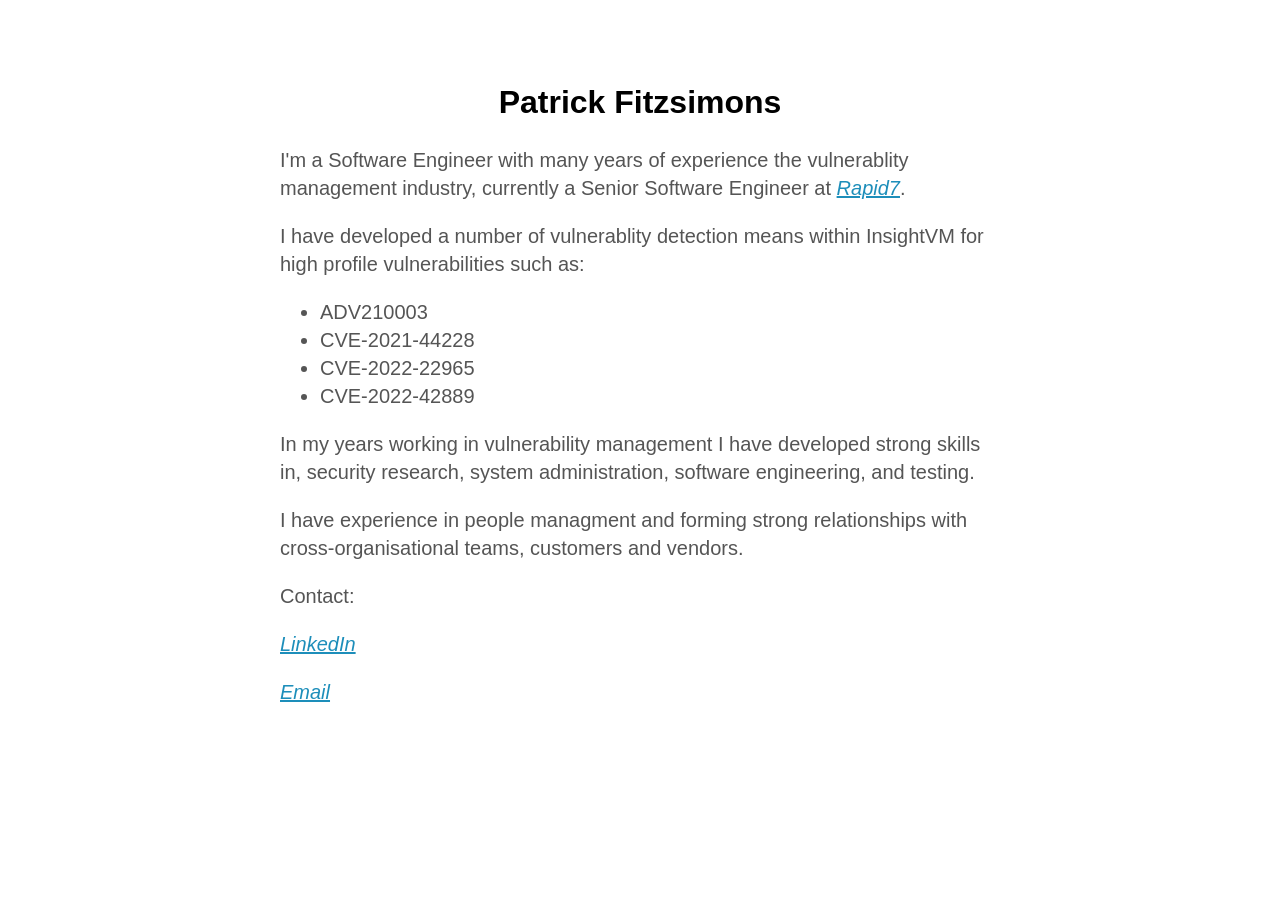
==== index.html @ 8357f9e5 "Add files via upload" ====
<!doctype html>
<html class="no-js" lang="">

<head>
  <meta charset="utf-8">
  <meta http-equiv="x-ua-compatible" content="ie=edge">
  <title>Patrick Fitzsimons</title>
  <meta name="description" content="Javascript Without Grammar">
  <meta name="viewport" content="width=device-width, initial-scale=1">
  <link rel="stylesheet" href="css/main.css">
</head>

<body>
  <div class="container">
    <h1>Patrick Fitzsimons</h1>
      <p>I'm a Software Engineer with many years of experience the vulnerablity management industry, currently a Senior Software Engineer at <a href="https://www.rapid7.com">Rapid7</a>.</p>
      <p>I have developed a number of vulnerablity detection means within InsightVM for high profile vulnerabilities such as:</p>
      <ul>
          <li>ADV210003</li>
          <li>CVE-2021-44228</li>
          <li>CVE-2022-22965</li>
          <li>CVE-2022-42889</li>
      </ul>
      <p>In my years working in vulnerability management I have developed strong skills in, security research, system administration, software engineering,
      and testing.</p>
    <p>I have experience in people managment and forming strong relationships with cross-organisational teams, customers and vendors. </p>
    <p>Contact:</p>
      <p><a href="https://uk.linkedin.com/in/patrick-fitzsimons-221917107">LinkedIn</a></p>
      <p><a href="mailto:contact@fitzsimons.io">Email</a></p>
              
    
  </div>
</body>

</html>
---- css/main.css ----
html {
  color: #000;
  font-size: 16px;
  line-height: 1.4;
  font-family: sans-serif;
}

.container {
  max-width: 720px;
  width: 100%;
  margin: 0 auto;
  margin-top: 80px;
  padding: 0 12px;
}

h1 {
    text-align: center;
}

p {
  color: #555;
  font-size: 20px;
}

a {
  color: #1d8eba;
  font-style: italic;
}

ul {
  color: #555;
  font-size: 20px;
}
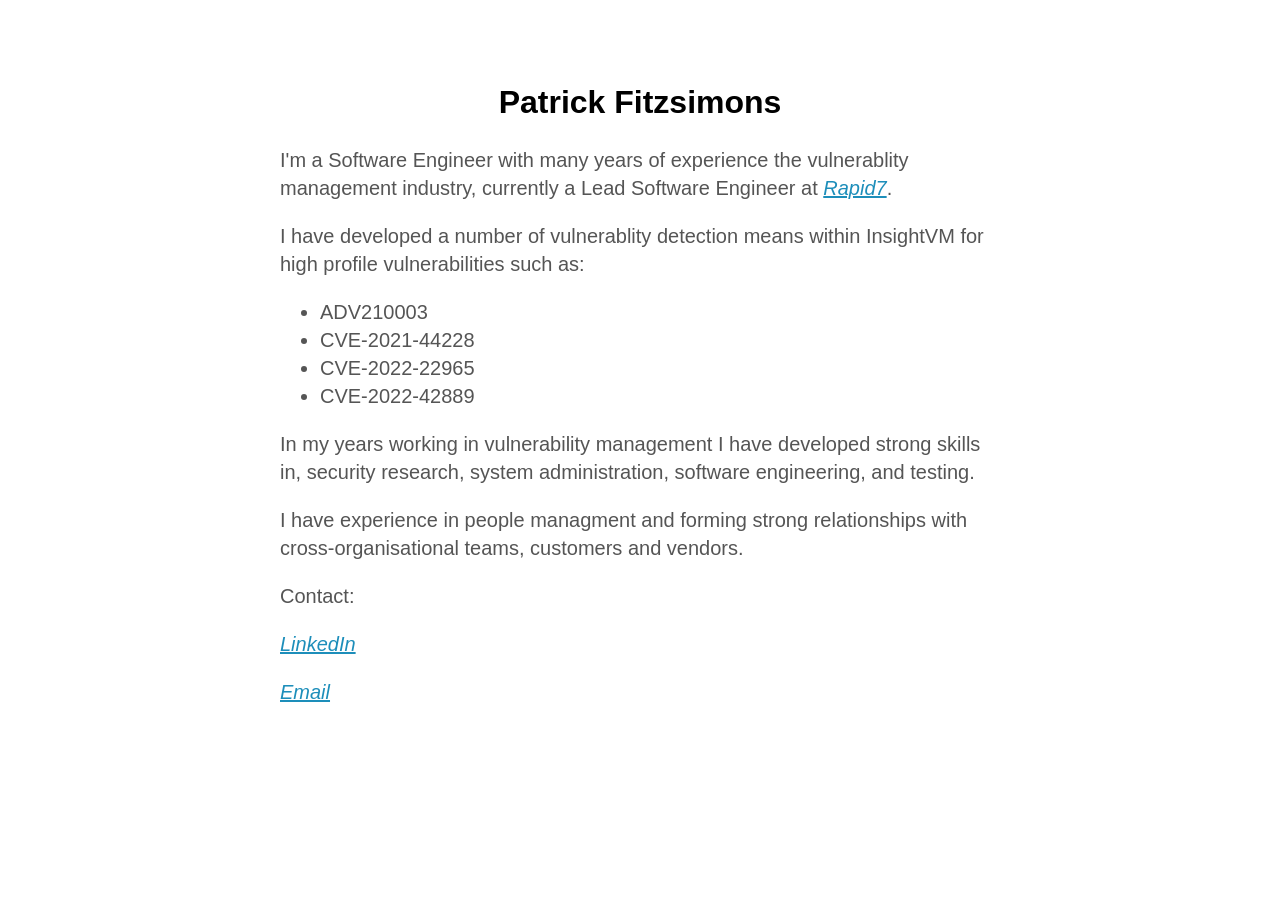
==== commit 17d7d367: "Add promotion" ====
--- a/index.html
+++ b/index.html
@@ -13,7 +13,7 @@
 <body>
   <div class="container">
     <h1>Patrick Fitzsimons</h1>
-      <p>I'm a Software Engineer with many years of experience the vulnerablity management industry, currently a Senior Software Engineer at <a href="https://www.rapid7.com">Rapid7</a>.</p>
+      <p>I'm a Software Engineer with many years of experience the vulnerablity management industry, currently a Lead Software Engineer at <a href="https://www.rapid7.com">Rapid7</a>.</p>
       <p>I have developed a number of vulnerablity detection means within InsightVM for high profile vulnerabilities such as:</p>
       <ul>
           <li>ADV210003</li>
@@ -32,4 +32,4 @@
   </div>
 </body>
 
-</html>+</html>
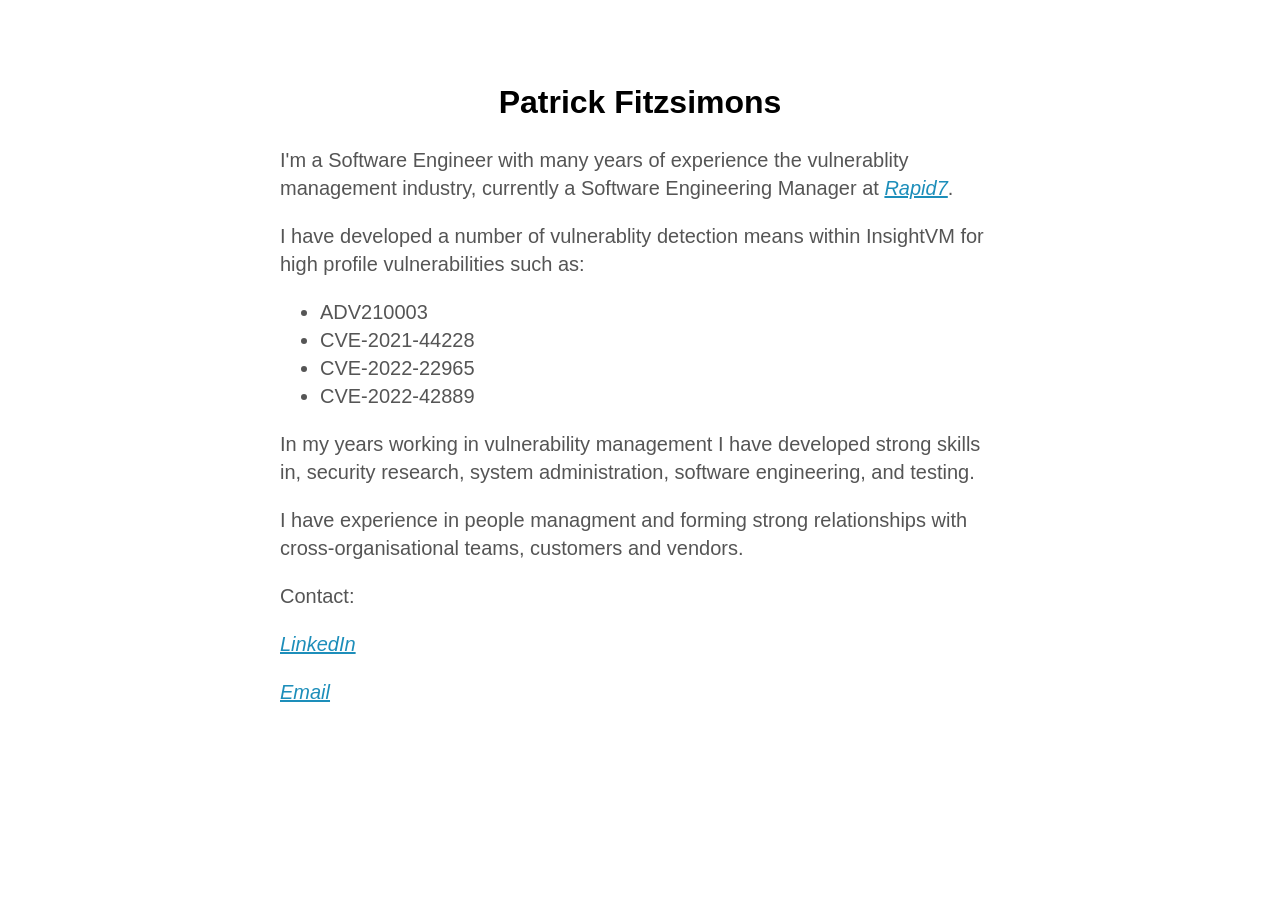
==== commit 52b133a4: "Update index.html" ====
--- a/index.html
+++ b/index.html
@@ -13,7 +13,7 @@
 <body>
   <div class="container">
     <h1>Patrick Fitzsimons</h1>
-      <p>I'm a Software Engineer with many years of experience the vulnerablity management industry, currently a Lead Software Engineer at <a href="https://www.rapid7.com">Rapid7</a>.</p>
+      <p>I'm a Software Engineer with many years of experience the vulnerablity management industry, currently a Software Engineering Manager at <a href="https://www.rapid7.com">Rapid7</a>.</p>
       <p>I have developed a number of vulnerablity detection means within InsightVM for high profile vulnerabilities such as:</p>
       <ul>
           <li>ADV210003</li>
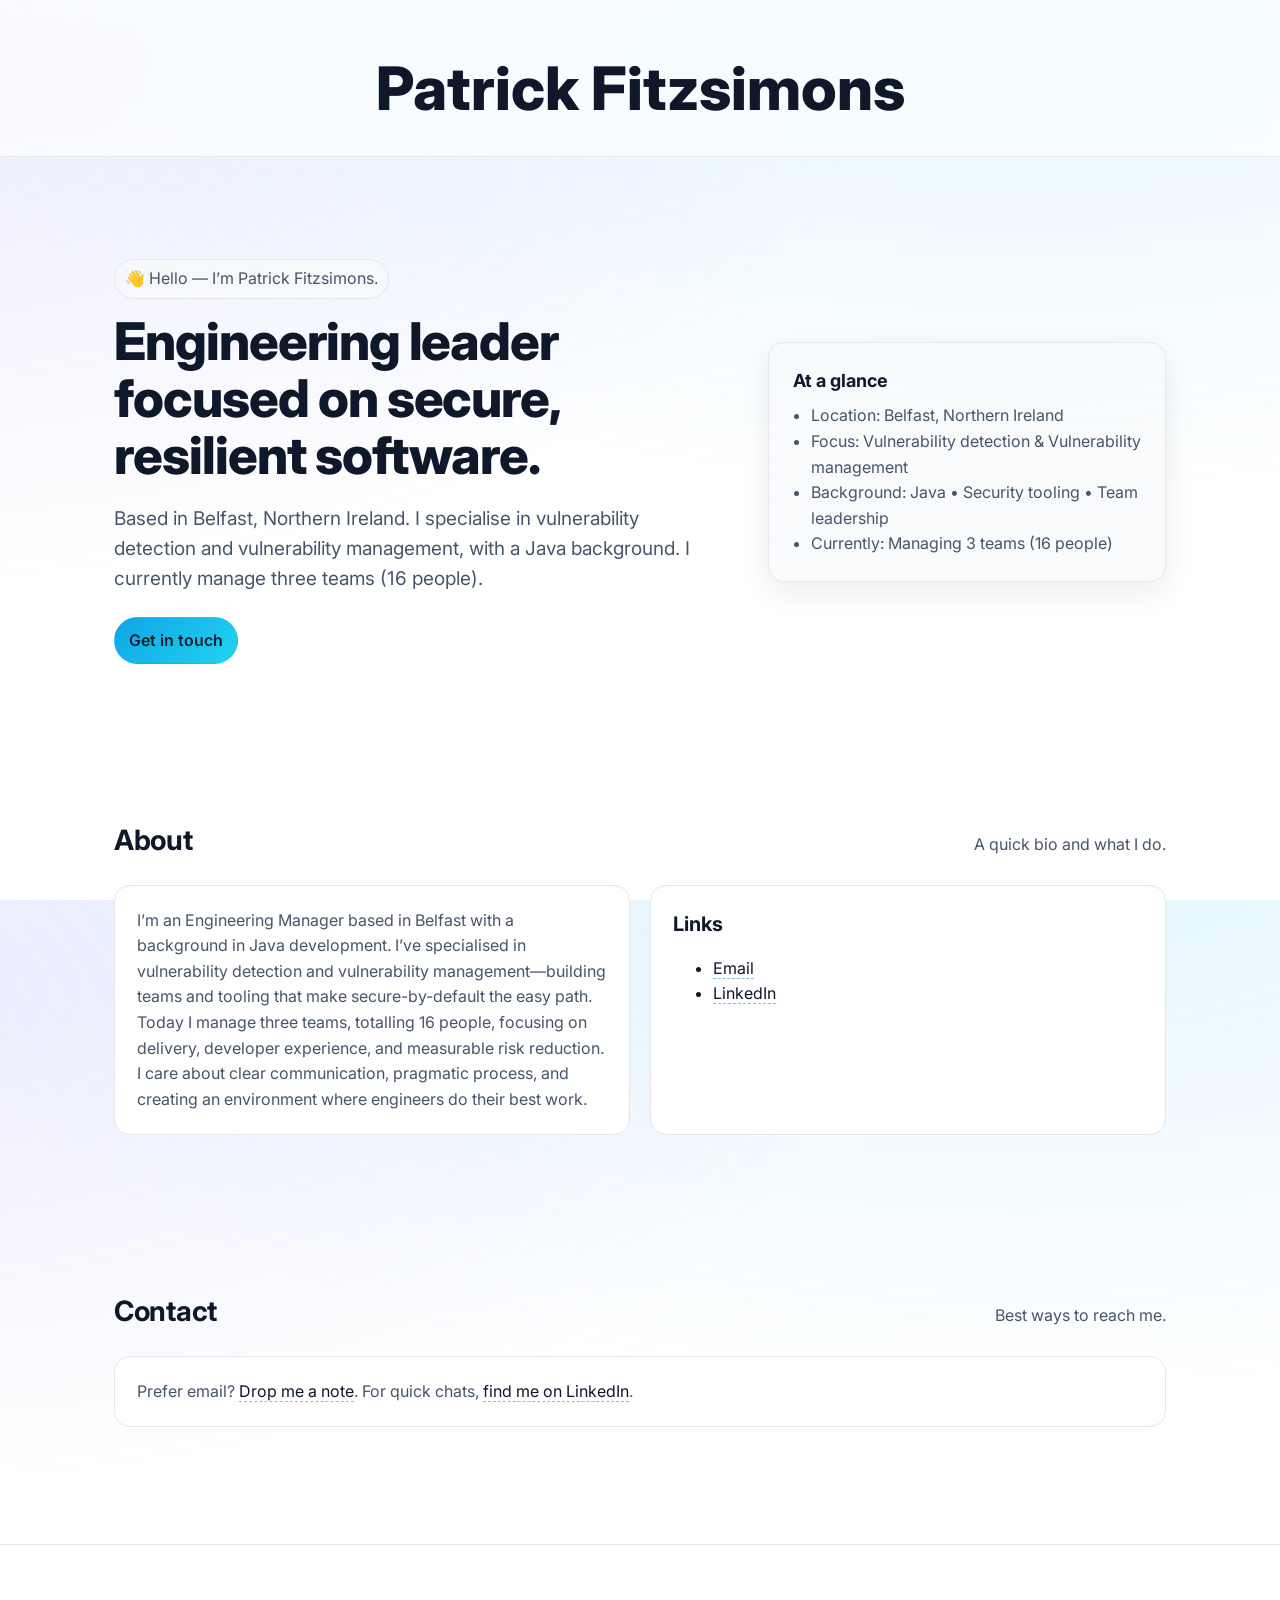
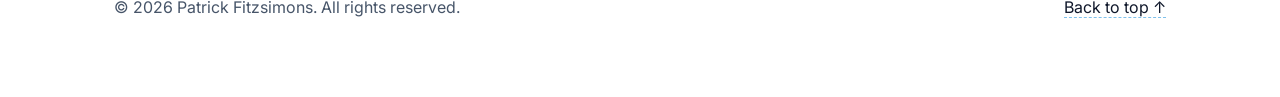
==== commit 32192a36: "Update website" ====
--- a/index.html
+++ b/index.html
@@ -1,35 +1,275 @@
 <!doctype html>
-<html class="no-js" lang="">
-
+<html lang="en" class="no-js">
 <head>
-  <meta charset="utf-8">
-  <meta http-equiv="x-ua-compatible" content="ie=edge">
-  <title>Patrick Fitzsimons</title>
-  <meta name="description" content="Javascript Without Grammar">
-  <meta name="viewport" content="width=device-width, initial-scale=1">
-  <link rel="stylesheet" href="css/main.css">
+  <meta charset="utf-8" />
+  <meta http-equiv="X-UA-Compatible" content="IE=edge" />
+  <meta name="viewport" content="width=device-width, initial-scale=1" />
+
+  <!-- Primary Meta -->
+  <title>Patrick Fitzsimons — Engineering Manager</title>
+  <meta name="description" content="Patrick Fitzsimons — Engineering Manager in Belfast, specialising in vulnerability detection and vulnerability management. Background in Java; currently managing three teams (16 people)." />
+  <meta name="author" content="Patrick Fitzsimons" />
+  <meta name="theme-color" content="#0ea5e9" />
+
+  <!-- Open Graph / Twitter -->
+  <meta property="og:type" content="website" />
+  <meta property="og:title" content="Patrick Fitzsimons — Engineering Manager" />
+  <meta property="og:description" content="Engineering Manager based in Belfast, focused on vulnerability detection and vulnerability management. Background in Java; managing three teams (16 people)." />
+  <meta property="og:url" content="https://www.fitzsimons.io/" />
+  <meta property="og:image" content="/og-image.jpg" />
+  <meta name="twitter:card" content="summary_large_image" />
+
+  <!-- Fonts -->
+  <link rel="preconnect" href="https://fonts.googleapis.com" />
+  <link rel="preconnect" href="https://fonts.gstatic.com" crossorigin />
+  <link href="https://fonts.googleapis.com/css2?family=Inter:wght@300;400;500;600;700;800&display=swap" rel="stylesheet" />
+
+  <!-- Favicon (optional) -->
+  <!-- Place favicons in / and update paths below. -->
+  <link rel="icon" href="/favicon.ico" sizes="any" />
+  <link rel="icon" href="/icon.svg" type="image/svg+xml" />
+  <link rel="apple-touch-icon" href="/apple-touch-icon.png" />
+
+  <style>
+    /* ---- CSS Reset (trimmed) ---- */
+    *, *::before, *::after { box-sizing: border-box; }
+    html, body { height: 100%; }
+    body { margin: 0; font-family: Inter, system-ui, -apple-system, Segoe UI, Roboto, Ubuntu, Cantarell, Noto Sans, Helvetica, Arial, "Apple Color Emoji", "Segoe UI Emoji"; }
+    img, picture, video, canvas, svg { display: block; max-width: 100%; }
+    button, input, textarea, select { font: inherit; }
+    a { color: inherit; }
+
+    /* ---- Theme ---- */
+    :root {
+      --bg: #0b1220;               /* slate-950-ish */
+      --panel: #0f172a;            /* slate-900 */
+      --muted: #94a3b8;            /* slate-400 */
+      --text: #e5e7eb;             /* gray-200 */
+      --card: #111827;             /* gray-900 */
+      --border: #1f2937;           /* gray-800 */
+      --brand: #0ea5e9;            /* sky-500 */
+      --brand-2: #22d3ee;          /* cyan-400 */
+      --shadow: 0 10px 30px rgba(2, 6, 23, 0.6);
+      --radius: 16px;
+      --spacing: clamp(16px, 2vw, 24px);
+      --maxw: 1100px;
+    }
+
+    @media (prefers-color-scheme: light) {
+      :root { --bg: #ffffff; --panel: #f8fafc; --card:#ffffff; --text:#0f172a; --muted:#475569; --border:#e5e7eb; --shadow: 0 10px 30px rgba(15, 23, 42, 0.08);}  
+    }
+
+    html.dark { --bg: #0b1220; --panel:#0f172a; --card:#0f172a; --text:#e5e7eb; --muted:#94a3b8; --border:#1f2937; }
+
+    body { background: radial-gradient(1200px 600px at 80% -10%, rgba(56,189,248,.15), transparent),
+                     radial-gradient(1000px 500px at -10% 10%, rgba(99,102,241,.12), transparent),
+                     var(--bg);
+           color: var(--text);
+           line-height: 1.6; }
+
+    /* ---- Layout ---- */
+    .container { max-width: var(--maxw); margin-inline: auto; padding-inline: var(--spacing); }
+
+    /* Skip link */
+    .skip-link { position: absolute; left: -9999px; top: auto; width: 1px; height: 1px; overflow: hidden; }
+    .skip-link:focus { position: fixed; left: 16px; top: 16px; width: auto; height: auto; padding: 8px 12px; background: var(--panel); color: var(--text); border-radius: 8px; box-shadow: var(--shadow); }
+
+    /* Header */
+    header { position: sticky; top: 0; z-index: 50; backdrop-filter: saturate(180%) blur(10px); background: color-mix(in oklab, var(--bg) 70%, transparent); border-bottom: 1px solid var(--border); }
+    .nav { display: flex; align-items: center; justify-content: space-between; gap: 12px; padding: 14px 0; }
+    .brand { display: flex; align-items: center; gap: 10px; font-weight: 700; letter-spacing: 0.5px; }
+    .brand .logo { width: 28px; height: 28px; border-radius: 8px; background: linear-gradient(135deg, var(--brand), var(--brand-2)); box-shadow: 0 6px 20px rgba(14,165,233,.35); }
+    .brand a { text-decoration: none; }
+
+    .nav-links { display: flex; align-items: center; gap: 18px; }
+    .nav-links a { text-decoration: none; color: var(--muted); font-weight: 500; padding: 8px 10px; border-radius: 10px; transition: color .2s ease, background .2s ease, transform .04s ease; }
+    .nav-links a:hover { color: var(--text); background: color-mix(in oklab, var(--panel) 85%, transparent); }
+    .nav-links a[aria-current="page"], .nav-links a[aria-current="true"] { color: var(--text); }
+
+    .nav-ctas { display: flex; align-items: center; gap: 12px; }
+    .btn { display: inline-flex; align-items: center; gap: 10px; padding: 10px 14px; border-radius: 999px; text-decoration: none; font-weight: 600; border: 1px solid var(--border); background: color-mix(in oklab, var(--panel) 85%, transparent); }
+    .btn:hover { transform: translateY(-1px); box-shadow: var(--shadow); }
+    .btn-primary { background: linear-gradient(135deg, var(--brand), var(--brand-2)); color: #062231; border-color: transparent; }
+
+    .theme-toggle { border: 1px solid var(--border); background: none; border-radius: 999px; padding: 10px 12px; cursor: pointer; color: var(--muted); }
+
+    /* Hero */
+    .hero { padding: clamp(56px, 8vw, 120px) 0 clamp(40px, 6vw, 80px); }
+    .hero-grid { display: grid; grid-template-columns: 1.2fr 0.8fr; gap: clamp(20px, 5vw, 56px); align-items: center; }
+    .eyebrow { display: inline-flex; align-items: center; gap: 8px; padding: 6px 10px; border-radius: 999px; border: 1px solid var(--border); color: var(--muted); background: color-mix(in oklab, var(--panel) 85%, transparent); }
+    .title { margin: 14px 0 10px; font-size: clamp(28px, 5vw, 52px); line-height: 1.1; letter-spacing: -0.02em; font-weight: 800; }
+    .subtitle { color: var(--muted); font-size: clamp(16px, 2.2vw, 19px); max-width: 60ch; }
+    .hero-cta { display: flex; gap: 12px; margin-top: 22px; flex-wrap: wrap; }
+
+    .hero-card { background: linear-gradient(180deg, color-mix(in oklab, var(--panel) 92%, transparent), color-mix(in oklab, var(--panel) 85%, transparent)); border: 1px solid var(--border); border-radius: var(--radius); padding: clamp(16px, 3vw, 24px); box-shadow: var(--shadow); }
+    .hero-list { margin: 0; padding-left: 18px; color: var(--muted); }
+
+    /* Sections */
+    section { padding: clamp(40px, 6vw, 80px) 0; }
+    .section-head { display: flex; align-items: baseline; justify-content: space-between; gap: 16px; margin-bottom: 22px; }
+    .section-head h2 { font-size: clamp(22px, 3vw, 28px); margin: 0; letter-spacing: -0.01em; }
+    .section-head p { color: var(--muted); margin: 0; }
+
+    /* Cards grid */
+    .grid { display: grid; grid-template-columns: repeat(12, 1fr); gap: clamp(14px, 2vw, 20px); }
+    .card { grid-column: span 12; background: var(--card); border: 1px solid var(--border); border-radius: var(--radius); padding: clamp(16px, 3vw, 22px); transition: transform .12s ease, box-shadow .2s ease, border-color .2s ease; }
+    .card:hover { transform: translateY(-2px); box-shadow: var(--shadow); border-color: color-mix(in oklab, var(--brand) 35%, var(--border)); }
+    .card h3 { margin: 0 0 8px; font-size: 20px; }
+    .card p { margin: 0; color: var(--muted); }
+    .card .meta { margin-top: 10px; display: flex; gap: 10px; flex-wrap: wrap; }
+    .tag { font-size: 12px; padding: 6px 10px; background: color-mix(in oklab, var(--panel) 85%, transparent); border: 1px solid var(--border); border-radius: 999px; color: var(--muted); }
+
+    .span-4 { grid-column: span 4; }
+    .span-6 { grid-column: span 6; }
+
+    @media (max-width: 900px) {
+      .hero-grid { grid-template-columns: 1fr; }
+      .span-4, .span-6 { grid-column: span 12; }
+    }
+
+    /* List styles */
+    .linkish { color: var(--text); text-decoration: none; border-bottom: 1px dashed color-mix(in oklab, var(--brand) 60%, var(--border)); }
+    .linkish:hover { border-bottom-style: solid; }
+
+    /* Footer */
+    footer { padding: 34px 0 60px; color: var(--muted); border-top: 1px solid var(--border); margin-top: 40px; }
+    .footer-grid { display: grid; grid-template-columns: 1fr auto; align-items: center; gap: 16px; }
+
+    /* Mobile nav */
+    .menu-btn { display: none; }
+    @media (max-width: 740px) {
+      .nav { gap: 8px; }
+      .nav-links { display: none; }
+      .menu-btn { display: inline-flex; border: 1px solid var(--border); background: none; border-radius: 10px; padding: 10px 12px; color: var(--muted); }
+      .mobile-menu { display: none; position: absolute; inset: auto 0 0 0; top: 56px; background: var(--panel); border-top: 1px solid var(--border); box-shadow: var(--shadow); }
+      .mobile-menu a { display: block; padding: 14px var(--spacing); border-bottom: 1px solid var(--border); color: var(--muted); text-decoration: none; }
+      .mobile-menu a:hover { color: var(--text); }
+      .mobile-menu.open { display: block; }
+    }
+  </style>
 </head>
 
 <body>
-  <div class="container">
-    <h1>Patrick Fitzsimons</h1>
-      <p>I'm a Software Engineer with many years of experience the vulnerablity management industry, currently a Software Engineering Manager at <a href="https://www.rapid7.com">Rapid7</a>.</p>
-      <p>I have developed a number of vulnerablity detection means within InsightVM for high profile vulnerabilities such as:</p>
-      <ul>
-          <li>ADV210003</li>
-          <li>CVE-2021-44228</li>
-          <li>CVE-2022-22965</li>
-          <li>CVE-2022-42889</li>
-      </ul>
-      <p>In my years working in vulnerability management I have developed strong skills in, security research, system administration, software engineering,
-      and testing.</p>
-    <p>I have experience in people managment and forming strong relationships with cross-organisational teams, customers and vendors. </p>
-    <p>Contact:</p>
-      <p><a href="https://uk.linkedin.com/in/patrick-fitzsimons-221917107">LinkedIn</a></p>
-      <p><a href="mailto:contact@fitzsimons.io">Email</a></p>
-              
-    
-  </div>
+  <header style="text-align:center; padding:40px 0 20px;">
+    <h1 style="margin:0; font-size:clamp(32px, 6vw, 60px); font-weight:800;">Patrick Fitzsimons</h1>
+  </header>
+  <a class="skip-link" href="#main">Skip to content</a>
+
+
+  <main id="main">
+    <!-- Hero -->
+    <section class="hero">
+      <div class="container hero-grid">
+        <div>
+          <span class="eyebrow">👋 Hello — I’m Patrick Fitzsimons.</span>
+          <h1 class="title">Engineering leader focused on secure, resilient software.</h1>
+          <p class="subtitle">Based in Belfast, Northern Ireland. I specialise in vulnerability detection and vulnerability management, with a Java background. I currently manage three teams (16 people).</p>
+          <div class="hero-cta">
+            <a class="btn btn-primary" href="#contact">Get in touch</a>
+          </div>
+        </div>
+        <aside class="hero-card" aria-label="At a glance">
+          <h3 style="margin:0 0 8px; font-size:18px">At a glance</h3>
+          <ul class="hero-list">
+            <li>Location: Belfast, Northern Ireland</li>
+            <li>Focus: Vulnerability detection &amp; Vulnerability management</li>
+            <li>Background: Java • Security tooling • Team leadership</li>
+            <li>Currently: Managing 3 teams (16 people)</li>
+          </ul>
+        </aside>
+      </div>
+    </section>
+
+
+
+    <!-- About -->
+    <section id="about">
+      <div class="container">
+        <div class="section-head">
+          <h2>About</h2>
+          <p>A quick bio and what I do.</p>
+        </div>
+
+        <div class="grid">
+          <article class="card span-6">
+            <p>I’m an Engineering Manager based in Belfast with a background in Java development. I’ve specialised in vulnerability detection and vulnerability management—building teams and tooling that make secure-by-default the easy path. Today I manage three teams, totalling 16 people, focusing on delivery, developer experience, and measurable risk reduction. I care about clear communication, pragmatic process, and creating an environment where engineers do their best work.</p>
+          </article>
+          <aside class="card span-6">
+            <h3 style="margin-top:0">Links</h3>
+            <ul>
+              <li><a class="linkish" href="mailto:patrick@fitzsimons.io">Email</a></li>
+              <li><a class="linkish" href="https://www.linkedin.com/in/patrick-fitzsimons-221917107/" target="_blank" rel="noopener">LinkedIn</a></li>
+            </ul>
+          </aside>
+        </div>
+      </div>
+    </section>
+
+    <!-- Contact -->
+    <section id="contact">
+      <div class="container">
+        <div class="section-head">
+          <h2>Contact</h2>
+          <p>Best ways to reach me.</p>
+        </div>
+        <div class="card">
+          <p>Prefer email? <a class="linkish" href="mailto:patrick@fitzsimons.io">Drop me a note</a>. For quick chats, <a class="linkish" href="https://www.linkedin.com/in/patrick-fitzsimons-221917107/" target="_blank" rel="noopener">find me on LinkedIn</a>.</p>
+        </div>
+      </div>
+    </section>
+  </main>
+
+  <footer>
+    <div class="container footer-grid">
+      <p>© <span id="year"></span> Patrick Fitzsimons. All rights reserved.</p>
+      <p><a class="linkish" href="#top">Back to top ↑</a></p>
+    </div>
+  </footer>
+
+  <!-- Structured data (SEO) -->
+  <script type="application/ld+json">
+    {
+      "@context": "https://schema.org",
+      "@type": "Person",
+      "name": "Patrick Fitzsimons",
+      "url": "https://www.fitzsimons.io/",
+      "sameAs": [
+        "https://www.linkedin.com/in/patrick-fitzsimons-221917107/<!-- TODO: your LinkedIn slug -->"
+      ]
+    }
+  </script>
+
+  <script>
+    // Basic enhancements
+    document.documentElement.classList.remove('no-js');
+
+    // Theme toggle with localStorage
+    const root = document.documentElement;
+    const themeToggle = document.getElementById('themeToggle');
+    const stored = localStorage.getItem('theme');
+    if (stored === 'dark') root.classList.add('dark');
+    if (stored === 'light') root.classList.remove('dark');
+
+    themeToggle?.addEventListener('click', () => {
+      const isDark = root.classList.toggle('dark');
+      localStorage.setItem('theme', isDark ? 'dark' : 'light');
+    });
+
+    // Mobile menu
+    const menuBtn = document.getElementById('menuBtn');
+    const mobileMenu = document.getElementById('mobileMenu');
+    function closeMenu(){ mobileMenu?.classList.remove('open'); menuBtn?.setAttribute('aria-expanded','false'); }
+    window.closeMenu = closeMenu;
+    menuBtn?.addEventListener('click', () => {
+      const open = mobileMenu.classList.toggle('open');
+      menuBtn.setAttribute('aria-expanded', String(open));
+    });
+
+    // Year
+    document.getElementById('year').textContent = new Date().getFullYear();
+  </script>
+
+  <!-- Optional: lightweight analytics (e.g., Umami, Plausible) -->
+  <!-- <script defer data-domain="fitzsimons.io" src="https://plausible.io/js/plausible.js"></script> -->
 </body>
-
-</html>
+</html>
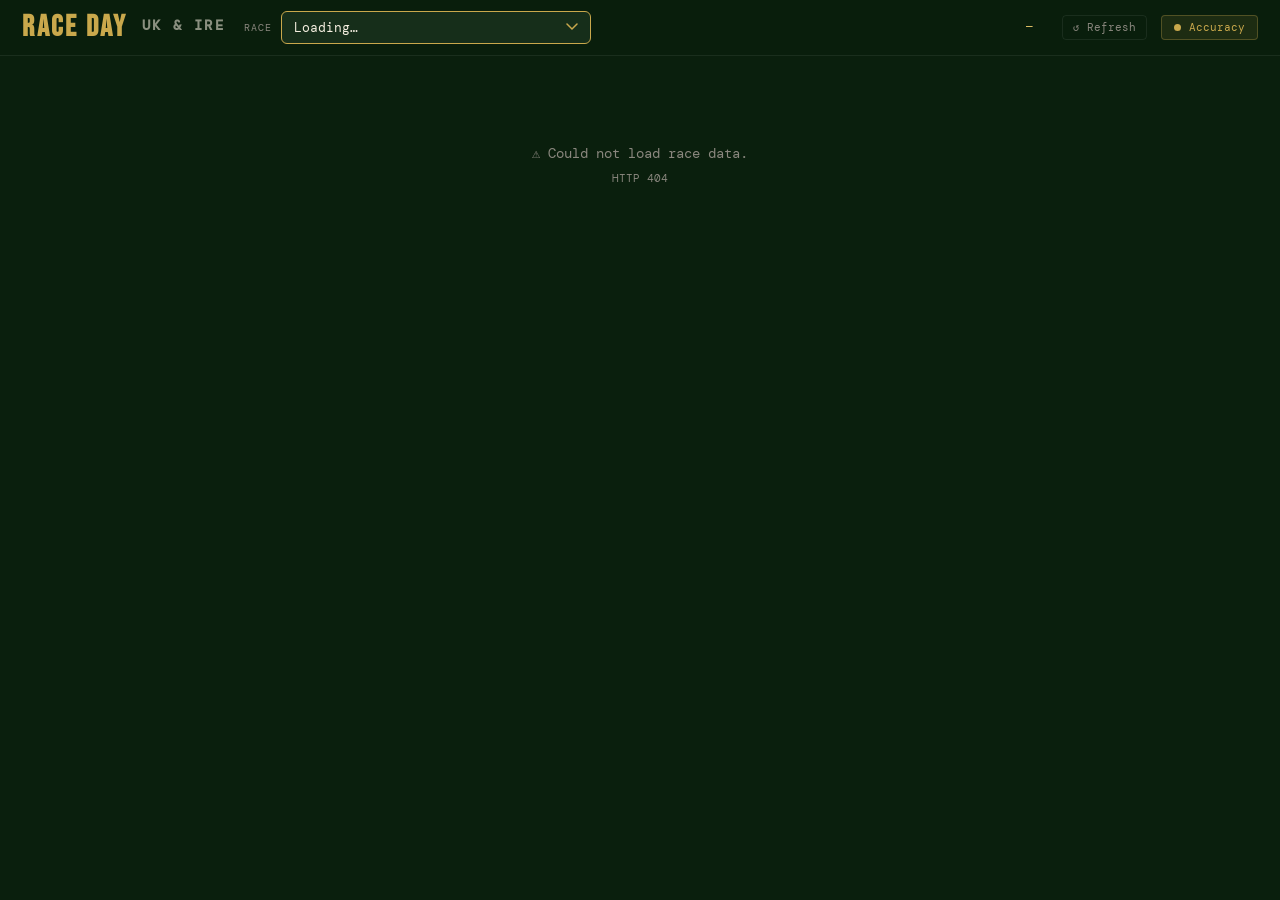
==== commit e4e5a0d3: "account for non runners" ====
--- a/index.html
+++ b/index.html
@@ -1,275 +1,664 @@
-<!doctype html>
-<html lang="en" class="no-js">
+<!DOCTYPE html>
+<html lang="en">
 <head>
-  <meta charset="utf-8" />
-  <meta http-equiv="X-UA-Compatible" content="IE=edge" />
-  <meta name="viewport" content="width=device-width, initial-scale=1" />
-
-  <!-- Primary Meta -->
-  <title>Patrick Fitzsimons — Engineering Manager</title>
-  <meta name="description" content="Patrick Fitzsimons — Engineering Manager in Belfast, specialising in vulnerability detection and vulnerability management. Background in Java; currently managing three teams (16 people)." />
-  <meta name="author" content="Patrick Fitzsimons" />
-  <meta name="theme-color" content="#0ea5e9" />
-
-  <!-- Open Graph / Twitter -->
-  <meta property="og:type" content="website" />
-  <meta property="og:title" content="Patrick Fitzsimons — Engineering Manager" />
-  <meta property="og:description" content="Engineering Manager based in Belfast, focused on vulnerability detection and vulnerability management. Background in Java; managing three teams (16 people)." />
-  <meta property="og:url" content="https://www.fitzsimons.io/" />
-  <meta property="og:image" content="/og-image.jpg" />
-  <meta name="twitter:card" content="summary_large_image" />
-
-  <!-- Fonts -->
+  <meta charset="UTF-8" />
+  <meta name="viewport" content="width=device-width, initial-scale=1.0" />
+  <title>Race Day — UK & Ireland Horse Racing</title>
   <link rel="preconnect" href="https://fonts.googleapis.com" />
   <link rel="preconnect" href="https://fonts.gstatic.com" crossorigin />
-  <link href="https://fonts.googleapis.com/css2?family=Inter:wght@300;400;500;600;700;800&display=swap" rel="stylesheet" />
-
-  <!-- Favicon (optional) -->
-  <!-- Place favicons in / and update paths below. -->
-  <link rel="icon" href="/favicon.ico" sizes="any" />
-  <link rel="icon" href="/icon.svg" type="image/svg+xml" />
-  <link rel="apple-touch-icon" href="/apple-touch-icon.png" />
-
+  <link href="https://fonts.googleapis.com/css2?family=Bebas+Neue&family=DM+Mono:wght@400;500&family=DM+Sans:ital,opsz,wght@0,9..40,300;0,9..40,500;0,9..40,700&display=swap" rel="stylesheet" />
   <style>
-    /* ---- CSS Reset (trimmed) ---- */
-    *, *::before, *::after { box-sizing: border-box; }
-    html, body { height: 100%; }
-    body { margin: 0; font-family: Inter, system-ui, -apple-system, Segoe UI, Roboto, Ubuntu, Cantarell, Noto Sans, Helvetica, Arial, "Apple Color Emoji", "Segoe UI Emoji"; }
-    img, picture, video, canvas, svg { display: block; max-width: 100%; }
-    button, input, textarea, select { font: inherit; }
-    a { color: inherit; }
-
-    /* ---- Theme ---- */
     :root {
-      --bg: #0b1220;               /* slate-950-ish */
-      --panel: #0f172a;            /* slate-900 */
-      --muted: #94a3b8;            /* slate-400 */
-      --text: #e5e7eb;             /* gray-200 */
-      --card: #111827;             /* gray-900 */
-      --border: #1f2937;           /* gray-800 */
-      --brand: #0ea5e9;            /* sky-500 */
-      --brand-2: #22d3ee;          /* cyan-400 */
-      --shadow: 0 10px 30px rgba(2, 6, 23, 0.6);
-      --radius: 16px;
-      --spacing: clamp(16px, 2vw, 24px);
-      --maxw: 1100px;
-    }
-
-    @media (prefers-color-scheme: light) {
-      :root { --bg: #ffffff; --panel: #f8fafc; --card:#ffffff; --text:#0f172a; --muted:#475569; --border:#e5e7eb; --shadow: 0 10px 30px rgba(15, 23, 42, 0.08);}  
-    }
-
-    html.dark { --bg: #0b1220; --panel:#0f172a; --card:#0f172a; --text:#e5e7eb; --muted:#94a3b8; --border:#1f2937; }
-
-    body { background: radial-gradient(1200px 600px at 80% -10%, rgba(56,189,248,.15), transparent),
-                     radial-gradient(1000px 500px at -10% 10%, rgba(99,102,241,.12), transparent),
-                     var(--bg);
-           color: var(--text);
-           line-height: 1.6; }
-
-    /* ---- Layout ---- */
-    .container { max-width: var(--maxw); margin-inline: auto; padding-inline: var(--spacing); }
-
-    /* Skip link */
-    .skip-link { position: absolute; left: -9999px; top: auto; width: 1px; height: 1px; overflow: hidden; }
-    .skip-link:focus { position: fixed; left: 16px; top: 16px; width: auto; height: auto; padding: 8px 12px; background: var(--panel); color: var(--text); border-radius: 8px; box-shadow: var(--shadow); }
-
-    /* Header */
-    header { position: sticky; top: 0; z-index: 50; backdrop-filter: saturate(180%) blur(10px); background: color-mix(in oklab, var(--bg) 70%, transparent); border-bottom: 1px solid var(--border); }
-    .nav { display: flex; align-items: center; justify-content: space-between; gap: 12px; padding: 14px 0; }
-    .brand { display: flex; align-items: center; gap: 10px; font-weight: 700; letter-spacing: 0.5px; }
-    .brand .logo { width: 28px; height: 28px; border-radius: 8px; background: linear-gradient(135deg, var(--brand), var(--brand-2)); box-shadow: 0 6px 20px rgba(14,165,233,.35); }
-    .brand a { text-decoration: none; }
-
-    .nav-links { display: flex; align-items: center; gap: 18px; }
-    .nav-links a { text-decoration: none; color: var(--muted); font-weight: 500; padding: 8px 10px; border-radius: 10px; transition: color .2s ease, background .2s ease, transform .04s ease; }
-    .nav-links a:hover { color: var(--text); background: color-mix(in oklab, var(--panel) 85%, transparent); }
-    .nav-links a[aria-current="page"], .nav-links a[aria-current="true"] { color: var(--text); }
-
-    .nav-ctas { display: flex; align-items: center; gap: 12px; }
-    .btn { display: inline-flex; align-items: center; gap: 10px; padding: 10px 14px; border-radius: 999px; text-decoration: none; font-weight: 600; border: 1px solid var(--border); background: color-mix(in oklab, var(--panel) 85%, transparent); }
-    .btn:hover { transform: translateY(-1px); box-shadow: var(--shadow); }
-    .btn-primary { background: linear-gradient(135deg, var(--brand), var(--brand-2)); color: #062231; border-color: transparent; }
-
-    .theme-toggle { border: 1px solid var(--border); background: none; border-radius: 999px; padding: 10px 12px; cursor: pointer; color: var(--muted); }
-
-    /* Hero */
-    .hero { padding: clamp(56px, 8vw, 120px) 0 clamp(40px, 6vw, 80px); }
-    .hero-grid { display: grid; grid-template-columns: 1.2fr 0.8fr; gap: clamp(20px, 5vw, 56px); align-items: center; }
-    .eyebrow { display: inline-flex; align-items: center; gap: 8px; padding: 6px 10px; border-radius: 999px; border: 1px solid var(--border); color: var(--muted); background: color-mix(in oklab, var(--panel) 85%, transparent); }
-    .title { margin: 14px 0 10px; font-size: clamp(28px, 5vw, 52px); line-height: 1.1; letter-spacing: -0.02em; font-weight: 800; }
-    .subtitle { color: var(--muted); font-size: clamp(16px, 2.2vw, 19px); max-width: 60ch; }
-    .hero-cta { display: flex; gap: 12px; margin-top: 22px; flex-wrap: wrap; }
-
-    .hero-card { background: linear-gradient(180deg, color-mix(in oklab, var(--panel) 92%, transparent), color-mix(in oklab, var(--panel) 85%, transparent)); border: 1px solid var(--border); border-radius: var(--radius); padding: clamp(16px, 3vw, 24px); box-shadow: var(--shadow); }
-    .hero-list { margin: 0; padding-left: 18px; color: var(--muted); }
-
-    /* Sections */
-    section { padding: clamp(40px, 6vw, 80px) 0; }
-    .section-head { display: flex; align-items: baseline; justify-content: space-between; gap: 16px; margin-bottom: 22px; }
-    .section-head h2 { font-size: clamp(22px, 3vw, 28px); margin: 0; letter-spacing: -0.01em; }
-    .section-head p { color: var(--muted); margin: 0; }
-
-    /* Cards grid */
-    .grid { display: grid; grid-template-columns: repeat(12, 1fr); gap: clamp(14px, 2vw, 20px); }
-    .card { grid-column: span 12; background: var(--card); border: 1px solid var(--border); border-radius: var(--radius); padding: clamp(16px, 3vw, 22px); transition: transform .12s ease, box-shadow .2s ease, border-color .2s ease; }
-    .card:hover { transform: translateY(-2px); box-shadow: var(--shadow); border-color: color-mix(in oklab, var(--brand) 35%, var(--border)); }
-    .card h3 { margin: 0 0 8px; font-size: 20px; }
-    .card p { margin: 0; color: var(--muted); }
-    .card .meta { margin-top: 10px; display: flex; gap: 10px; flex-wrap: wrap; }
-    .tag { font-size: 12px; padding: 6px 10px; background: color-mix(in oklab, var(--panel) 85%, transparent); border: 1px solid var(--border); border-radius: 999px; color: var(--muted); }
-
-    .span-4 { grid-column: span 4; }
-    .span-6 { grid-column: span 6; }
-
-    @media (max-width: 900px) {
-      .hero-grid { grid-template-columns: 1fr; }
-      .span-4, .span-6 { grid-column: span 12; }
-    }
-
-    /* List styles */
-    .linkish { color: var(--text); text-decoration: none; border-bottom: 1px dashed color-mix(in oklab, var(--brand) 60%, var(--border)); }
-    .linkish:hover { border-bottom-style: solid; }
-
-    /* Footer */
-    footer { padding: 34px 0 60px; color: var(--muted); border-top: 1px solid var(--border); margin-top: 40px; }
-    .footer-grid { display: grid; grid-template-columns: 1fr auto; align-items: center; gap: 16px; }
-
-    /* Mobile nav */
-    .menu-btn { display: none; }
-    @media (max-width: 740px) {
-      .nav { gap: 8px; }
-      .nav-links { display: none; }
-      .menu-btn { display: inline-flex; border: 1px solid var(--border); background: none; border-radius: 10px; padding: 10px 12px; color: var(--muted); }
-      .mobile-menu { display: none; position: absolute; inset: auto 0 0 0; top: 56px; background: var(--panel); border-top: 1px solid var(--border); box-shadow: var(--shadow); }
-      .mobile-menu a { display: block; padding: 14px var(--spacing); border-bottom: 1px solid var(--border); color: var(--muted); text-decoration: none; }
-      .mobile-menu a:hover { color: var(--text); }
-      .mobile-menu.open { display: block; }
+      --turf:      #0a1f0d;
+      --card:      #162e1a;
+      --line:      rgba(255,255,255,.07);
+      --gold:      #c9a84c;
+      --gold-lt:   #e8c76a;
+      --cream:     #f5efe0;
+      --dim:       #8a877e;
+      --green:     #4cc97a;
+      --amber:     #f0a500;
+      --red:       #e05a5a;
+      --mono: 'DM Mono', monospace;
+      --sans: 'DM Sans', sans-serif;
+      --display: 'Bebas Neue', sans-serif;
+      --drawer-w: 420px;
+    }
+    *, *::before, *::after { box-sizing: border-box; margin: 0; padding: 0; }
+    body { font-family: var(--sans); background: var(--turf); color: var(--cream); min-height: 100vh; overflow-x: hidden; }
+
+    /* ── HEADER ── */
+    #header {
+      position: sticky; top: 0; z-index: 200;
+      background: rgba(10,31,13,.96); backdrop-filter: blur(14px);
+      border-bottom: 1px solid var(--line);
+      padding: .7rem 1.4rem;
+      display: flex; align-items: center; gap: 1.2rem; flex-wrap: wrap;
+    }
+    #header h1 { font-family: var(--display); font-size: 1.9rem; letter-spacing: .08em; color: var(--gold); line-height: 1; }
+    #header h1 span { font-family: var(--mono); font-size: .85rem; color: var(--cream); opacity: .55; margin-left: .4rem; vertical-align: middle; }
+
+    #race-selector-wrap { display: flex; align-items: center; gap: .5rem; }
+    #race-selector-wrap label { font-family: var(--mono); font-size: .65rem; color: var(--dim); letter-spacing: .1em; text-transform: uppercase; white-space: nowrap; }
+    #race-select {
+      background: var(--card); border: 1px solid var(--gold); color: var(--cream);
+      font-family: var(--mono); font-size: .8rem; padding: .42rem .8rem;
+      border-radius: 6px; cursor: pointer; min-width: 310px; max-width: 500px;
+      appearance: none;
+      background-image: url("data:image/svg+xml,%3Csvg xmlns='http://www.w3.org/2000/svg' width='12' height='8' viewBox='0 0 12 8'%3E%3Cpath d='M1 1l5 5 5-5' stroke='%23c9a84c' stroke-width='1.5' fill='none' stroke-linecap='round'/%3E%3C/svg%3E");
+      background-repeat: no-repeat; background-position: right .7rem center; padding-right: 2.1rem;
+    }
+    #race-select:focus { outline: none; border-color: var(--gold-lt); box-shadow: 0 0 0 3px rgba(201,168,76,.15); }
+    #race-select option, #race-select optgroup { background: #122818; }
+
+    #header-meta { margin-left: auto; display: flex; align-items: center; gap: .9rem; font-family: var(--mono); font-size: .7rem; color: var(--dim); }
+    #date-disp { color: var(--gold-lt); }
+    #refresh-btn { background: none; border: 1px solid var(--line); color: var(--dim); padding: .28rem .65rem; border-radius: 4px; cursor: pointer; font-family: var(--mono); font-size: .68rem; transition: all .2s; }
+    #refresh-btn:hover { border-color: var(--gold); color: var(--gold); }
+
+    /* Accuracy drawer trigger button */
+    #acc-trigger {
+      display: flex; align-items: center; gap: .45rem;
+      background: rgba(201,168,76,.1); border: 1px solid rgba(201,168,76,.3);
+      color: var(--gold); padding: .28rem .75rem; border-radius: 4px;
+      cursor: pointer; font-family: var(--mono); font-size: .68rem;
+      transition: all .2s; white-space: nowrap;
+    }
+    #acc-trigger:hover { background: rgba(201,168,76,.18); border-color: var(--gold); }
+    #acc-trigger .acc-dot { width: 7px; height: 7px; border-radius: 50%; background: var(--gold); flex-shrink: 0; }
+    #acc-trigger.has-data .acc-dot { animation: pulse 2s ease infinite; }
+    @keyframes pulse { 0%,100%{opacity:1} 50%{opacity:.4} }
+
+    /* ── MAIN ── */
+    #main { max-width: 1380px; margin: 0 auto; padding: 1.4rem 1.4rem 4rem; transition: padding-right .35s ease; }
+    body.drawer-open #main { padding-right: calc(var(--drawer-w) + 1.4rem); }
+
+    /* ── RACE OVERVIEW ── */
+    #race-overview {
+      background: var(--card); border: 1px solid var(--line); border-radius: 12px;
+      padding: 1.2rem 1.4rem; margin-bottom: 1.2rem;
+      display: grid; grid-template-columns: 1fr auto; gap: .4rem 2rem; align-items: start;
+    }
+    #race-badge { display: inline-block; background: var(--gold); color: var(--turf); font-family: var(--mono); font-size: .66rem; font-weight: 600; letter-spacing: .12em; text-transform: uppercase; padding: .17rem .55rem; border-radius: 3px; margin-bottom: .35rem; }
+    #race-title { font-family: var(--display); font-size: 1.9rem; letter-spacing: .05em; line-height: 1.1; }
+    #race-pills { display: flex; flex-wrap: wrap; gap: .4rem; margin-top: .45rem; }
+    .pill { border: 1px solid var(--line); border-radius: 20px; padding: .16rem .65rem; font-family: var(--mono); font-size: .68rem; color: var(--dim); }
+    .pill strong { color: var(--cream); font-weight: 500; }
+    #race-time { font-family: var(--display); font-size: 3rem; letter-spacing: .04em; color: var(--gold); text-align: right; line-height: 1; text-shadow: 0 0 40px rgba(201,168,76,.3); }
+    #race-time-lbl { font-family: var(--mono); font-size: .64rem; color: var(--dim); text-align: right; margin-top: .18rem; letter-spacing: .1em; text-transform: uppercase; }
+
+    /* EW NOTICE */
+    #ew-notice { font-family: var(--mono); font-size: .72rem; color: var(--gold); background: rgba(201,168,76,.08); border: 1px solid rgba(201,168,76,.2); border-radius: 6px; padding: .4rem .9rem; margin-bottom: 1rem; display: inline-block; }
+
+    /* ── RUNNERS ── */
+    #runners { display: flex; flex-direction: column; gap: .5rem; }
+    .rcard {
+      background: var(--card); border: 1px solid var(--line); border-radius: 10px;
+      padding: .85rem 1.15rem; display: grid;
+      grid-template-columns: 60px 1fr auto; gap: .7rem 1rem; align-items: start;
+      position: relative; overflow: hidden; transition: border-color .2s;
+    }
+    .rcard::before { content: ''; position: absolute; left: 0; top: 0; bottom: 0; width: 4px; border-radius: 10px 0 0 10px; }
+    .rcard:hover { border-color: rgba(201,168,76,.25); }
+    .rcard.win  { border-color: rgba(76,201,122,.22); } .rcard.win::before  { background: var(--green); }
+    .rcard.ew   { border-color: rgba(240,165,0,.22);  } .rcard.ew::before   { background: var(--amber); }
+    .rcard.skip::before { background: rgba(255,255,255,.1); }
+    .silk-col { text-align: center; padding-top: .1rem; }
+    .silk-img { width: 48px; height: 48px; object-fit: contain; border-radius: 6px; background: rgba(255,255,255,.04); display: block; margin: 0 auto; }
+    .silk-svg { width: 48px; height: 48px; border-radius: 6px; display: block; margin: 0 auto; }
+    .rnum { font-family: var(--mono); font-size: .62rem; color: var(--dim); text-align: center; margin-top: .18rem; }
+    .hname { font-family: var(--display); font-size: 1.25rem; letter-spacing: .05em; line-height: 1; display: flex; align-items: center; gap: .45rem; flex-wrap: wrap; }
+    .badge-fav  { font-family: var(--mono); font-size: .56rem; background: rgba(201,168,76,.12); border: 1px solid rgba(201,168,76,.3); color: var(--gold); padding: .08rem .35rem; border-radius: 3px; letter-spacing: .08em; }
+    .badge-ctry { font-family: var(--mono); font-size: .56rem; background: rgba(255,255,255,.06); border: 1px solid var(--line); color: var(--dim); padding: .08rem .35rem; border-radius: 3px; }
+    .people { display: flex; flex-wrap: wrap; gap: .18rem .65rem; margin-top: .28rem; font-family: var(--mono); font-size: .68rem; color: var(--dim); }
+    .people strong { color: #c8bfa8; font-weight: 500; }
+    .tags { display: flex; gap: .28rem; margin-top: .3rem; flex-wrap: wrap; }
+    .tag { font-family: var(--mono); font-size: .61rem; padding: .08rem .35rem; border-radius: 3px; border: 1px solid var(--line); color: var(--dim); }
+    .reasoning { margin-top: .38rem; font-family: var(--sans); font-size: .75rem; color: var(--dim); font-style: italic; line-height: 1.4; }
+    .score-bar-wrap { margin-top: .42rem; }
+    .score-bar-row { display: flex; align-items: center; gap: .4rem; margin-bottom: .18rem; }
+    .score-bar-label { font-family: var(--mono); font-size: .58rem; color: var(--dim); width: 68px; flex-shrink: 0; text-transform: uppercase; letter-spacing: .05em; }
+    .score-bar-track { flex: 1; height: 4px; background: rgba(255,255,255,.07); border-radius: 2px; overflow: hidden; max-width: 160px; }
+    .score-bar-fill { height: 100%; border-radius: 2px; transition: width .5s ease; }
+    .score-bar-val { font-family: var(--mono); font-size: .58rem; color: var(--dim); width: 24px; text-align: right; flex-shrink: 0; }
+    .rright { display: flex; flex-direction: column; align-items: flex-end; gap: .32rem; min-width: 115px; }
+    .odds-big { font-family: var(--display); font-size: 1.7rem; letter-spacing: .04em; color: var(--gold); line-height: 1; }
+    .odds-dec { font-family: var(--mono); font-size: .61rem; color: var(--dim); }
+    .rec-badge { display: inline-flex; align-items: center; gap: .26rem; padding: .26rem .62rem; border-radius: 20px; font-family: var(--mono); font-size: .64rem; font-weight: 500; letter-spacing: .05em; text-transform: uppercase; white-space: nowrap; }
+    .rec-badge.win  { background: rgba(76,201,122,.1);  color: var(--green); border: 1px solid rgba(76,201,122,.28); }
+    .rec-badge.ew   { background: rgba(240,165,0,.1);   color: var(--amber); border: 1px solid rgba(240,165,0,.28); }
+    .rec-badge.skip { background: rgba(255,255,255,.04); color: var(--dim);  border: 1px solid var(--line); }
+    .rdot { width: 6px; height: 6px; border-radius: 50%; flex-shrink: 0; }
+    .win .rdot  { background: var(--green); }
+    .ew  .rdot  { background: var(--amber); }
+    .skip .rdot { background: var(--dim); }
+    .conf-bar { width: 88px; height: 3px; background: var(--line); border-radius: 2px; overflow: hidden; }
+    .conf-fill { height: 100%; border-radius: 2px; }
+    .win  .conf-fill { background: var(--green); }
+    .ew   .conf-fill { background: var(--amber); }
+    .skip .conf-fill { background: var(--dim); opacity: .45; }
+    .total-score { font-family: var(--mono); font-size: .62rem; color: var(--dim); }
+    .total-score span { color: var(--cream); font-weight: 500; }
+
+    /* ── LEGEND / MODEL ── */
+    #legend { margin-top: 1.6rem; background: var(--card); border: 1px solid var(--line); border-radius: 10px; padding: .85rem 1.15rem; display: flex; flex-wrap: wrap; gap: .7rem 1.8rem; align-items: center; }
+    #legend h3 { font-family: var(--mono); font-size: .64rem; color: var(--dim); letter-spacing: .12em; text-transform: uppercase; flex: 0 0 100%; }
+    .leg-item { display: flex; align-items: center; gap: .45rem; font-size: .77rem; color: var(--dim); }
+    #leg-disc { margin-left: auto; font-family: var(--mono); font-size: .6rem; color: var(--dim); opacity: .55; }
+    #model-info { margin-top: .8rem; background: rgba(201,168,76,.05); border: 1px solid rgba(201,168,76,.12); border-radius: 8px; padding: .7rem 1rem; font-family: var(--mono); font-size: .66rem; color: var(--dim); line-height: 1.7; }
+    #model-info strong { color: var(--gold-lt); }
+
+    /* ── STATE ── */
+    #state { text-align: center; padding: 4rem 2rem; font-family: var(--mono); color: var(--dim); font-size: .86rem; line-height: 1.7; }
+    .spinner { display: inline-block; width: 20px; height: 20px; border: 2px solid var(--line); border-top-color: var(--gold); border-radius: 50%; animation: spin .7s linear infinite; vertical-align: middle; margin-right: .5rem; }
+    @keyframes spin { to { transform: rotate(360deg); } }
+    .fade { animation: fadeIn .3s ease both; }
+    @keyframes fadeIn { from { opacity: 0; transform: translateY(6px); } to { opacity: 1; transform: none; } }
+    .s1{animation-delay:.03s}.s2{animation-delay:.06s}.s3{animation-delay:.09s}
+    .s4{animation-delay:.12s}.s5{animation-delay:.15s}.s6{animation-delay:.18s}
+    .s7{animation-delay:.21s}.s8{animation-delay:.24s}
+
+    /* ── ACCURACY DRAWER ── */
+    #acc-overlay {
+      position: fixed; inset: 0; background: rgba(0,0,0,.45);
+      z-index: 299; opacity: 0; pointer-events: none;
+      transition: opacity .3s ease;
+    }
+    body.drawer-open #acc-overlay { opacity: 1; pointer-events: all; }
+
+    #acc-drawer {
+      position: fixed; top: 0; right: 0; bottom: 0;
+      width: var(--drawer-w); max-width: 100vw;
+      background: #0f2613;
+      border-left: 1px solid var(--line);
+      z-index: 300;
+      display: flex; flex-direction: column;
+      transform: translateX(100%);
+      transition: transform .35s cubic-bezier(.4,0,.2,1);
+      overflow: hidden;
+    }
+    body.drawer-open #acc-drawer { transform: translateX(0); }
+
+    #acc-drawer-header {
+      display: flex; align-items: center; justify-content: space-between;
+      padding: 1rem 1.2rem .8rem;
+      border-bottom: 1px solid var(--line);
+      flex-shrink: 0;
+    }
+    #acc-drawer-header h2 { font-family: var(--display); font-size: 1.5rem; letter-spacing: .07em; color: var(--gold); line-height: 1; }
+    #acc-close {
+      background: none; border: 1px solid var(--line); color: var(--dim);
+      width: 30px; height: 30px; border-radius: 6px; cursor: pointer;
+      font-size: 1rem; display: flex; align-items: center; justify-content: center;
+      transition: all .2s; flex-shrink: 0;
+    }
+    #acc-close:hover { border-color: var(--gold); color: var(--gold); }
+
+    #acc-drawer-body { flex: 1; overflow-y: auto; padding: 1rem 1.2rem 2rem; }
+    #acc-drawer-body::-webkit-scrollbar { width: 4px; }
+    #acc-drawer-body::-webkit-scrollbar-track { background: transparent; }
+    #acc-drawer-body::-webkit-scrollbar-thumb { background: var(--line); border-radius: 2px; }
+
+    /* Summary stats strip */
+    .acc-summary { display: grid; grid-template-columns: repeat(4,1fr); gap: .5rem; margin-bottom: 1.1rem; }
+    .acc-stat { background: rgba(255,255,255,.04); border: 1px solid var(--line); border-radius: 8px; padding: .6rem .5rem; text-align: center; }
+    .acc-stat-val { font-family: var(--display); font-size: 1.7rem; letter-spacing: .04em; line-height: 1; }
+    .acc-stat-val.good { color: var(--green); }
+    .acc-stat-val.mid  { color: var(--amber); }
+    .acc-stat-val.poor { color: var(--red); }
+    .acc-stat-val.neutral { color: var(--cream); }
+    .acc-stat-lbl { font-family: var(--mono); font-size: .58rem; color: var(--dim); margin-top: .2rem; letter-spacing: .06em; text-transform: uppercase; }
+    .acc-stat-sub { font-family: var(--mono); font-size: .56rem; color: var(--dim); opacity: .7; margin-top: .1rem; }
+
+    /* Daily history */
+    .acc-section-title { font-family: var(--mono); font-size: .63rem; color: var(--dim); letter-spacing: .1em; text-transform: uppercase; margin-bottom: .55rem; margin-top: .2rem; }
+    .acc-days { display: flex; flex-direction: column; gap: .4rem; }
+
+    .acc-day { background: rgba(255,255,255,.03); border: 1px solid var(--line); border-radius: 8px; overflow: hidden; }
+    .acc-day-hdr {
+      display: flex; align-items: center; gap: .7rem; padding: .6rem .85rem;
+      cursor: pointer; user-select: none; transition: background .15s;
+    }
+    .acc-day-hdr:hover { background: rgba(255,255,255,.04); }
+    .acc-day-date { font-family: var(--mono); font-size: .7rem; color: var(--cream); min-width: 72px; }
+    .acc-bar-wrap { flex: 1; height: 5px; background: var(--line); border-radius: 3px; overflow: hidden; }
+    .acc-bar-fill { height: 100%; border-radius: 3px; transition: width .4s ease; }
+    .acc-day-pct { font-family: var(--display); font-size: 1rem; min-width: 38px; text-align: right; }
+    .acc-day-counts { font-family: var(--mono); font-size: .6rem; color: var(--dim); min-width: 72px; text-align: right; }
+    .acc-chevron { font-family: var(--mono); font-size: .6rem; color: var(--dim); transition: transform .2s; }
+    .acc-day.open .acc-chevron { transform: rotate(90deg); }
+
+    /* Race detail inside a day */
+    .acc-day-body { display: none; border-top: 1px solid var(--line); padding: .6rem .85rem .7rem; }
+    .acc-day.open .acc-day-body { display: block; }
+
+    .acc-race { margin-bottom: .65rem; }
+    .acc-race:last-child { margin-bottom: 0; }
+    .acc-race-hdr { font-family: var(--mono); font-size: .65rem; color: var(--dim); margin-bottom: .3rem; display: flex; gap: .5rem; align-items: baseline; }
+    .acc-race-hdr strong { color: var(--gold-lt); }
+    .acc-race-winner { font-size: .6rem; color: var(--green); }
+
+    .acc-runners { display: flex; flex-direction: column; gap: .2rem; }
+    .acc-runner { display: flex; align-items: center; gap: .45rem; font-family: var(--mono); font-size: .65rem; padding: .18rem .3rem; border-radius: 4px; }
+    .acc-runner.correct { background: rgba(76,201,122,.07); }
+    .acc-runner.incorrect { background: rgba(224,90,90,.06); }
+    .acc-runner.dnf { opacity: .55; }
+    .acc-icon { width: 14px; flex-shrink: 0; text-align: center; }
+    .acc-hname { flex: 1; color: var(--cream); overflow: hidden; text-overflow: ellipsis; white-space: nowrap; }
+    .acc-rec-tag { font-size: .58rem; padding: .05rem .3rem; border-radius: 3px; flex-shrink: 0; }
+    .acc-rec-tag.win  { background: rgba(76,201,122,.15);  color: var(--green); }
+    .acc-rec-tag.ew   { background: rgba(240,165,0,.15);   color: var(--amber); }
+    .acc-pos { min-width: 28px; text-align: right; flex-shrink: 0; }
+    .acc-pos.p1 { color: var(--green); font-weight: 600; }
+    .acc-pos.placed { color: var(--amber); }
+
+    #acc-empty { font-family: var(--mono); font-size: .75rem; color: var(--dim); text-align: center; padding: 2.5rem 1rem; line-height: 1.8; }
+
+    /* ── RESPONSIVE ── */
+    @media (max-width: 660px) {
+      #header { flex-direction: column; align-items: flex-start; }
+      #race-select { min-width: unset; width: 100%; }
+      #header-meta { margin-left: 0; }
+      .rcard { grid-template-columns: 48px 1fr; }
+      .rright { grid-column: 1/-1; flex-direction: row; align-items: center; justify-content: space-between; }
+      #race-overview { grid-template-columns: 1fr; }
+      #race-time, #race-time-lbl { text-align: left; }
+      --drawer-w: 100vw;
+      body.drawer-open #main { padding-right: 1.4rem; }
+      .acc-summary { grid-template-columns: repeat(2,1fr); }
     }
   </style>
 </head>
-
 <body>
-  <header style="text-align:center; padding:40px 0 20px;">
-    <h1 style="margin:0; font-size:clamp(32px, 6vw, 60px); font-weight:800;">Patrick Fitzsimons</h1>
-  </header>
-  <a class="skip-link" href="#main">Skip to content</a>
-
-
-  <main id="main">
-    <!-- Hero -->
-    <section class="hero">
-      <div class="container hero-grid">
-        <div>
-          <span class="eyebrow">👋 Hello — I’m Patrick Fitzsimons.</span>
-          <h1 class="title">Engineering leader focused on secure, resilient software.</h1>
-          <p class="subtitle">Based in Belfast, Northern Ireland. I specialise in vulnerability detection and vulnerability management, with a Java background. I currently manage three teams (16 people).</p>
-          <div class="hero-cta">
-            <a class="btn btn-primary" href="#contact">Get in touch</a>
-          </div>
+
+<!-- ── HEADER ── -->
+<header id="header">
+  <h1>RACE DAY <span>UK & IRE</span></h1>
+  <div id="race-selector-wrap">
+    <label for="race-select">RACE</label>
+    <select id="race-select"><option>Loading…</option></select>
+  </div>
+  <div id="header-meta">
+    <span id="date-disp">—</span>
+    <span id="upd-disp"></span>
+    <button id="refresh-btn" onclick="loadData()">↺ Refresh</button>
+    <button id="acc-trigger" onclick="openDrawer()" title="View prediction accuracy">
+      <span class="acc-dot"></span> Accuracy
+    </button>
+  </div>
+</header>
+
+<!-- ── ACCURACY DRAWER ── -->
+<div id="acc-overlay" onclick="closeDrawer()"></div>
+<aside id="acc-drawer">
+  <div id="acc-drawer-header">
+    <h2>ACCURACY</h2>
+    <button id="acc-close" onclick="closeDrawer()">✕</button>
+  </div>
+  <div id="acc-drawer-body">
+    <div id="acc-empty">No accuracy data yet.<br>Check back tomorrow after the<br>first automated run.</div>
+    <div id="acc-content" style="display:none">
+      <div class="acc-summary" id="acc-summary"></div>
+      <div class="acc-section-title">Daily History</div>
+      <div class="acc-days" id="acc-days"></div>
+    </div>
+  </div>
+</aside>
+
+<!-- ── MAIN ── -->
+<main id="main">
+  <div id="state"><span class="spinner"></span> Loading today's races…</div>
+  <div id="race-overview" style="display:none"></div>
+  <div id="ew-notice"     style="display:none"></div>
+  <div id="runners"       style="display:none"></div>
+  <div id="legend"        style="display:none"></div>
+  <div id="model-info"    style="display:none"></div>
+</main>
+
+<script>
+/* ════════════════════════════════════════
+   RACES
+════════════════════════════════════════ */
+let allRaces = [];
+loadData();
+
+async function loadData() {
+  showState('<span class="spinner"></span> Loading today\'s races…');
+  try {
+    const r = await fetch('races.json?t=' + Date.now());
+    if (!r.ok) throw new Error('HTTP ' + r.status);
+    const data = await r.json();
+    allRaces = data.races || [];
+    if (!allRaces.length) { showState('🏇 No races today. Check back later.'); return; }
+    buildSelector(allRaces);
+    setMeta(data.date, data.generated_at);
+    const nowM = new Date().getHours()*60 + new Date().getMinutes();
+    let pick = allRaces[0].id;
+    for (const r of allRaces) {
+      const [h,m] = r.time.split(':').map(Number);
+      if (h*60+m >= nowM) { pick = r.id; break; }
+    }
+    selectRace(pick);
+  } catch(e) {
+    showState('⚠ Could not load race data.<br><small>' + esc(e.message) + '</small>');
+  }
+}
+
+function buildSelector(races) {
+  const sel = document.getElementById('race-select');
+  sel.innerHTML = '';
+  const byCourse = {};
+  for (const r of races) (byCourse[r.course] = byCourse[r.course]||[]).push(r);
+  for (const [course, list] of Object.entries(byCourse)) {
+    const g = document.createElement('optgroup');
+    g.label = course;
+    for (const r of list) {
+      const o = document.createElement('option');
+      o.value = r.id;
+      const horses = r.runners.slice(0,3).map(h=>h.horse).join(', ');
+      const more = r.runners.length > 3 ? ' +' + (r.runners.length-3) : '';
+      o.textContent = r.time + '  —  ' + horses + more;
+      g.appendChild(o);
+    }
+    sel.appendChild(g);
+  }
+  sel.onchange = () => selectRace(sel.value);
+}
+
+function setMeta(dateStr, genAt) {
+  const d = new Date(dateStr+'T12:00:00');
+  document.getElementById('date-disp').textContent =
+    d.toLocaleDateString('en-GB',{weekday:'short',day:'numeric',month:'long',year:'numeric'});
+  if (genAt) {
+    const g = new Date(genAt);
+    document.getElementById('upd-disp').textContent =
+      'Updated ' + g.toLocaleTimeString('en-GB',{hour:'2-digit',minute:'2-digit'});
+  }
+}
+
+function selectRace(id) {
+  document.getElementById('race-select').value = id;
+  const race = allRaces.find(r=>r.id===id);
+  if (!race) return;
+  renderOverview(race);
+  renderEWNotice(race);
+  renderRunners(race);
+  renderLegend();
+  renderModelInfo();
+  ['race-overview','ew-notice','runners','legend','model-info'].forEach(i =>
+    document.getElementById(i).style.display = '');
+  document.getElementById('state').style.display = 'none';
+}
+
+function renderOverview(race) {
+  document.getElementById('race-overview').innerHTML = `
+    <div>
+      <span id="race-badge">${esc(race.course)}</span>
+      <div id="race-title">${esc(race.title)}</div>
+      <div id="race-pills">
+        ${pill('Dist',race.distance)}${pill('Going',race.going)}
+        ${pill('Class',race.race_class)}${pill('Prize',race.prize)}
+        ${pill('Runners',race.num_runners)}
+      </div>
+    </div>
+    <div>
+      <div id="race-time">${esc(race.time)}</div>
+      <div id="race-time-lbl">Post time</div>
+    </div>`;
+}
+
+function pill(label, val) {
+  if (!val) return '';
+  return `<span class="pill"><strong>${esc(label)}</strong> ${esc(String(val))}</span>`;
+}
+
+function renderEWNotice(race) {
+  const el = document.getElementById('ew-notice');
+  const p = race.ew_places || 0;
+  el.textContent = p <= 1
+    ? '⚠ Small field — win only (no each way terms)'
+    : `Each Way: pays ${p} places (1/${p<=2?'4':'5'} odds for a place)`;
+}
+
+function renderRunners(race) {
+  const el = document.getElementById('runners');
+  el.innerHTML = '';
+  race.runners.forEach((runner, idx) => {
+    const rec  = runner.recommendation || {};
+    const type = (rec.type||'Skip').toLowerCase();
+    const cls  = type === 'eachway' ? 'ew' : type;
+    const comp = runner.components || {};
+    const isFav = idx === 0 && runner.score >= 45;
+    const card = document.createElement('div');
+    card.className = `rcard ${cls} fade s${Math.min(idx+1,8)}`;
+    card.innerHTML = `
+      <div class="silk-col">
+        ${silkEl(runner.silk_url, runner.jockey, idx)}
+        <div class="rnum">#${idx+1}</div>
+      </div>
+      <div>
+        <div class="hname">
+          ${esc(runner.horse)}
+          ${isFav ? '<span class="badge-fav">TOP PICK</span>' : ''}
+          ${runner.country && runner.country!=='GB' ? `<span class="badge-ctry">${esc(runner.country)}</span>` : ''}
         </div>
-        <aside class="hero-card" aria-label="At a glance">
-          <h3 style="margin:0 0 8px; font-size:18px">At a glance</h3>
-          <ul class="hero-list">
-            <li>Location: Belfast, Northern Ireland</li>
-            <li>Focus: Vulnerability detection &amp; Vulnerability management</li>
-            <li>Background: Java • Security tooling • Team leadership</li>
-            <li>Currently: Managing 3 teams (16 people)</li>
-          </ul>
-        </aside>
+        <div class="people">
+          ${runner.jockey  ? `<span>🏇 <strong>${esc(runner.jockey)}</strong></span>` : ''}
+          ${runner.trainer ? `<span>🎩 <strong>${esc(runner.trainer)}</strong></span>` : ''}
+        </div>
+        <div class="tags">
+          ${runner.form   ? `<span class="tag">Form: ${esc(runner.form)}</span>` : ''}
+          ${runner.age    ? `<span class="tag">Age ${esc(runner.age)}</span>` : ''}
+          ${runner.weight ? `<span class="tag">${esc(runner.weight)}</span>` : ''}
+          ${runner.draw   ? `<span class="tag">Draw ${esc(runner.draw)}</span>` : ''}
+        </div>
+        ${rec.reasoning ? `<div class="reasoning">${esc(rec.reasoning)}</div>` : ''}
+        ${scoreBarHTML(comp)}
       </div>
-    </section>
-
-
-
-    <!-- About -->
-    <section id="about">
-      <div class="container">
-        <div class="section-head">
-          <h2>About</h2>
-          <p>A quick bio and what I do.</p>
-        </div>
-
-        <div class="grid">
-          <article class="card span-6">
-            <p>I’m an Engineering Manager based in Belfast with a background in Java development. I’ve specialised in vulnerability detection and vulnerability management—building teams and tooling that make secure-by-default the easy path. Today I manage three teams, totalling 16 people, focusing on delivery, developer experience, and measurable risk reduction. I care about clear communication, pragmatic process, and creating an environment where engineers do their best work.</p>
-          </article>
-          <aside class="card span-6">
-            <h3 style="margin-top:0">Links</h3>
-            <ul>
-              <li><a class="linkish" href="mailto:patrick@fitzsimons.io">Email</a></li>
-              <li><a class="linkish" href="https://www.linkedin.com/in/patrick-fitzsimons-221917107/" target="_blank" rel="noopener">LinkedIn</a></li>
-            </ul>
-          </aside>
-        </div>
+      <div class="rright">
+        <div class="odds-big">${esc(runner.odds_str||'SP')}</div>
+        ${runner.odds_dec ? `<div class="odds-dec">${runner.odds_dec.toFixed(2)} dec</div>` : ''}
+        <span class="rec-badge ${cls}"><span class="rdot"></span>${esc(rec.label||'Skip')}</span>
+        <div class="conf-bar ${cls}"><div class="conf-fill" style="width:${rec.confidence||0}%"></div></div>
+        <div class="total-score">Score <span>${runner.score||0}</span>/100</div>
+      </div>`;
+    el.appendChild(card);
+  });
+}
+
+function scoreBarHTML(comp) {
+  if (!comp || !Object.keys(comp).length) return '';
+  const bars = [
+    {label:'Rec Form',   key:'recent_form', color:'#4cc97a'},
+    {label:'Consistency',key:'consistency', color:'#4cb8c9'},
+    {label:'Odds Value', key:'odds_value',  color:'#c9a84c'},
+    {label:'Jockey',     key:'jockey',      color:'#a084e8'},
+    {label:'Weight',     key:'weight',      color:'#f0a500'},
+  ];
+  return '<div class="score-bar-wrap">' + bars.map(b => {
+    const val = comp[b.key] ?? 0;
+    return `<div class="score-bar-row">
+      <span class="score-bar-label">${b.label}</span>
+      <div class="score-bar-track"><div class="score-bar-fill" style="width:${Math.min(100,val)}%;background:${b.color}"></div></div>
+      <span class="score-bar-val">${Math.round(val)}</span>
+    </div>`;
+  }).join('') + '</div>';
+}
+
+function renderLegend() {
+  document.getElementById('legend').innerHTML = `
+    <h3>Key</h3>
+    <div class="leg-item"><span class="rec-badge win" style="font-size:.61rem;padding:.18rem .48rem"><span class="rdot"></span>Win Bet</span> High composite score — bet to win</div>
+    <div class="leg-item"><span class="rec-badge ew"  style="font-size:.61rem;padding:.18rem .48rem"><span class="rdot"></span>Each Way</span> Good place value — covers multiple positions</div>
+    <div class="leg-item"><span class="rec-badge skip"style="font-size:.61rem;padding:.18rem .48rem"><span class="rdot"></span>Skip</span> Insufficient value at current odds</div>
+    <div id="leg-disc">Not financial advice. For information only.</div>`;
+}
+
+function renderModelInfo() {
+  document.getElementById('model-info').innerHTML =
+    `<strong>How scores are calculated</strong> — 6-factor model:
+    Recent Form (30%) · Consistency (15%) · Odds Value (25%) · Jockey Quality (15%) · Weight Advantage (10%) · Absence Penalty (−5%).
+    Going conditions apply a field-level modifier. DNF rate penalises horses with poor completion records.`;
+}
+
+/* ── SILK ── */
+const SILK_COLS = [
+  ['#C62828','#FFEB3B'],['#1565C0','#FFFFFF'],['#2E7D32','#FFD600'],
+  ['#6A1B9A','#FFCA28'],['#00695C','#FFFFFF'],['#BF360C','#FFF9C4'],
+  ['#283593','#FF8F00'],['#4E342E','#FFFFFF'],['#37474F','#FF6D00'],['#880E4F','#FFFFFF'],
+];
+function silkEl(url, jockey, idx) {
+  const [p,s] = SILK_COLS[idx % SILK_COLS.length];
+  const svg = `<svg class="silk-svg" viewBox="0 0 48 48" xmlns="http://www.w3.org/2000/svg">
+    <path d="M11 20L7 31 16 33 16 43 32 43 32 33 41 31 37 20 30 24 24 15 18 24Z" fill="${p}" stroke="rgba(0,0,0,.2)" stroke-width=".8"/>
+    <ellipse cx="24" cy="15" rx="8" ry="5" fill="${s}" stroke="rgba(0,0,0,.2)" stroke-width=".8"/>
+    <path d="M16 20L7 31 16 33 16 24Z" fill="${s}" opacity=".7"/>
+    <path d="M32 20L41 31 32 33 32 24Z" fill="${s}" opacity=".7"/>
+  </svg>`;
+  if (!url) return svg;
+  return `<img class="silk-img" src="${esc(url)}" alt="${esc(jockey||'')} silks"
+    onerror="this.outerHTML=\`${svg.replace(/`/g,"'")}\`">`;
+}
+
+function showState(html) {
+  document.getElementById('state').innerHTML = html;
+  document.getElementById('state').style.display = 'block';
+  ['race-overview','ew-notice','runners','legend','model-info'].forEach(i =>
+    document.getElementById(i).style.display = 'none');
+}
+
+/* ════════════════════════════════════════
+   ACCURACY DRAWER
+════════════════════════════════════════ */
+function openDrawer()  { document.body.classList.add('drawer-open'); }
+function closeDrawer() { document.body.classList.remove('drawer-open'); }
+
+document.addEventListener('keydown', e => { if (e.key === 'Escape') closeDrawer(); });
+
+async function loadAccuracy() {
+  try {
+    const r = await fetch('accuracy.json?t=' + Date.now());
+    if (!r.ok) return;
+    const log = await r.json();
+    if (!log || !log.length) return;
+    renderAccuracy(log);
+    document.getElementById('acc-trigger').classList.add('has-data');
+  } catch(e) { /* file doesn't exist yet — silent */ }
+}
+
+function renderAccuracy(log) {
+  document.getElementById('acc-empty').style.display = 'none';
+  document.getElementById('acc-content').style.display = 'block';
+
+  // Aggregate totals
+  let totWin=0, totWinC=0, totEW=0, totEWC=0;
+  for (const d of log) {
+    const s = d.summary;
+    totWin  += s.win_total   || 0;
+    totWinC += s.win_correct || 0;
+    totEW   += s.ew_total    || 0;
+    totEWC  += s.ew_correct  || 0;
+  }
+  const all  = totWin + totEW;
+  const allC = totWinC + totEWC;
+  const overallPct = all  ? Math.round(allC/all*100)    : null;
+  const winPct     = totWin ? Math.round(totWinC/totWin*100) : null;
+  const ewPct      = totEW  ? Math.round(totEWC/totEW*100)  : null;
+
+  document.getElementById('acc-summary').innerHTML = `
+    ${stat('Overall', overallPct, `${allC}/${all}`)}
+    ${stat('Win',     winPct,     `${totWinC}/${totWin}`)}
+    ${stat('Each Way',ewPct,      `${totEWC}/${totEW}`)}
+    ${stat('Days', log.length, 'tracked', true)}`;
+
+  // Daily rows — newest first
+  const daysEl = document.getElementById('acc-days');
+  daysEl.innerHTML = '';
+  [...log].reverse().forEach(day => {
+    const s   = day.summary;
+    const pct = s.overall_pct ?? 0;
+    const col = pct >= 60 ? 'var(--green)' : pct >= 40 ? 'var(--amber)' : 'var(--red)';
+    const pcl = pct >= 60 ? 'good' : pct >= 40 ? 'mid' : 'poor';
+
+    const d    = new Date(day.date + 'T12:00:00');
+    const dateStr = d.toLocaleDateString('en-GB', {weekday:'short', day:'numeric', month:'short'});
+    const counts  = `${s.win_correct}/${s.win_total}W · ${s.ew_correct}/${s.ew_total}EW`;
+
+    const el = document.createElement('div');
+    el.className = 'acc-day';
+    el.innerHTML = `
+      <div class="acc-day-hdr" onclick="toggleDay(this)">
+        <span class="acc-day-date">${dateStr}</span>
+        <div class="acc-bar-wrap"><div class="acc-bar-fill" style="width:${pct}%;background:${col}"></div></div>
+        <span class="acc-day-pct ${pcl}">${pct != null ? pct+'%' : '—'}</span>
+        <span class="acc-day-counts">${counts}</span>
+        <span class="acc-chevron">▸</span>
       </div>
-    </section>
-
-    <!-- Contact -->
-    <section id="contact">
-      <div class="container">
-        <div class="section-head">
-          <h2>Contact</h2>
-          <p>Best ways to reach me.</p>
-        </div>
-        <div class="card">
-          <p>Prefer email? <a class="linkish" href="mailto:patrick@fitzsimons.io">Drop me a note</a>. For quick chats, <a class="linkish" href="https://www.linkedin.com/in/patrick-fitzsimons-221917107/" target="_blank" rel="noopener">find me on LinkedIn</a>.</p>
-        </div>
+      <div class="acc-day-body">${buildDayRaces(day.races)}</div>`;
+    daysEl.appendChild(el);
+  });
+}
+
+function stat(label, val, sub, neutral=false) {
+  const display = val != null ? val + (neutral ? '' : '%') : '—';
+  const cls = neutral ? 'neutral' : val == null ? '' : val >= 60 ? 'good' : val >= 40 ? 'mid' : 'poor';
+  return `<div class="acc-stat">
+    <div class="acc-stat-val ${cls}">${display}</div>
+    <div class="acc-stat-lbl">${label}</div>
+    <div class="acc-stat-sub">${sub}</div>
+  </div>`;
+}
+
+function toggleDay(hdr) {
+  const day = hdr.closest('.acc-day');
+  day.classList.toggle('open');
+}
+
+function buildDayRaces(races) {
+  if (!races || !races.length) return '<div style="font-family:var(--mono);font-size:.63rem;color:var(--dim);padding:.3rem 0">No detail available</div>';
+  return races.map(race => {
+    const runners = race.runners.map(r => {
+      let icon, iconCol, rowCls;
+      if (r.outcome === 'correct')    { icon = '✓'; iconCol = 'var(--green)'; rowCls = 'correct'; }
+      else if (r.outcome === 'incorrect') { icon = '✗'; iconCol = 'var(--red)';   rowCls = 'incorrect'; }
+      else if (r.outcome === 'non_runner'){ icon = 'NR'; iconCol = 'var(--dim)';  rowCls = 'dnf'; }
+      else if (r.outcome === 'no_result') { icon = '—';  iconCol = 'var(--dim)';  rowCls = 'dnf'; }
+      else                                { icon = '—';  iconCol = 'var(--dim)';  rowCls = 'dnf'; }
+      const posStr  = r.actual_pos ? ordinal(r.actual_pos)
+                    : r.outcome === 'non_runner' ? 'NR'
+                    : r.outcome === 'no_result'  ? 'void'
+                    : '—';
+      const posCls  = r.actual_pos === 1 ? 'p1' : r.actual_pos <= 3 ? 'placed' : '';
+      const recCls  = r.rec === 'Win' ? 'win' : 'ew';
+      return `<div class="acc-runner ${rowCls}">
+        <span class="acc-icon" style="color:${iconCol};font-size:${r.outcome==='non_runner'?'.5rem':'.75rem'}">${icon}</span>
+        <span class="acc-hname">${esc(r.horse)}</span>
+        <span class="acc-rec-tag ${recCls}">${r.rec === 'EachWay' ? 'EW' : 'WIN'}</span>
+        <span class="acc-pos ${posCls}">${posStr}</span>
+      </div>`;
+    }).join('');
+    return `<div class="acc-race">
+      <div class="acc-race-hdr">
+        <strong>${esc(race.time)} ${esc(race.course)}</strong>
+        ${race.winner ? `<span class="acc-race-winner">🏆 ${esc(race.winner)}</span>` : ''}
       </div>
-    </section>
-  </main>
-
-  <footer>
-    <div class="container footer-grid">
-      <p>© <span id="year"></span> Patrick Fitzsimons. All rights reserved.</p>
-      <p><a class="linkish" href="#top">Back to top ↑</a></p>
-    </div>
-  </footer>
-
-  <!-- Structured data (SEO) -->
-  <script type="application/ld+json">
-    {
-      "@context": "https://schema.org",
-      "@type": "Person",
-      "name": "Patrick Fitzsimons",
-      "url": "https://www.fitzsimons.io/",
-      "sameAs": [
-        "https://www.linkedin.com/in/patrick-fitzsimons-221917107/<!-- TODO: your LinkedIn slug -->"
-      ]
-    }
-  </script>
-
-  <script>
-    // Basic enhancements
-    document.documentElement.classList.remove('no-js');
-
-    // Theme toggle with localStorage
-    const root = document.documentElement;
-    const themeToggle = document.getElementById('themeToggle');
-    const stored = localStorage.getItem('theme');
-    if (stored === 'dark') root.classList.add('dark');
-    if (stored === 'light') root.classList.remove('dark');
-
-    themeToggle?.addEventListener('click', () => {
-      const isDark = root.classList.toggle('dark');
-      localStorage.setItem('theme', isDark ? 'dark' : 'light');
-    });
-
-    // Mobile menu
-    const menuBtn = document.getElementById('menuBtn');
-    const mobileMenu = document.getElementById('mobileMenu');
-    function closeMenu(){ mobileMenu?.classList.remove('open'); menuBtn?.setAttribute('aria-expanded','false'); }
-    window.closeMenu = closeMenu;
-    menuBtn?.addEventListener('click', () => {
-      const open = mobileMenu.classList.toggle('open');
-      menuBtn.setAttribute('aria-expanded', String(open));
-    });
-
-    // Year
-    document.getElementById('year').textContent = new Date().getFullYear();
-  </script>
-
-  <!-- Optional: lightweight analytics (e.g., Umami, Plausible) -->
-  <!-- <script defer data-domain="fitzsimons.io" src="https://plausible.io/js/plausible.js"></script> -->
+      <div class="acc-runners">${runners}</div>
+    </div>`;
+  }).join('');
+}
+
+function ordinal(n) {
+  const s = ['th','st','nd','rd'];
+  const v = n % 100;
+  return n + (s[(v-20)%10] || s[v] || s[0]);
+}
+
+/* ── UTILS ── */
+function esc(s) {
+  return String(s??'').replace(/&/g,'&amp;').replace(/</g,'&lt;').replace(/>/g,'&gt;').replace(/"/g,'&quot;');
+}
+
+loadAccuracy();
+</script>
 </body>
-</html>+</html>
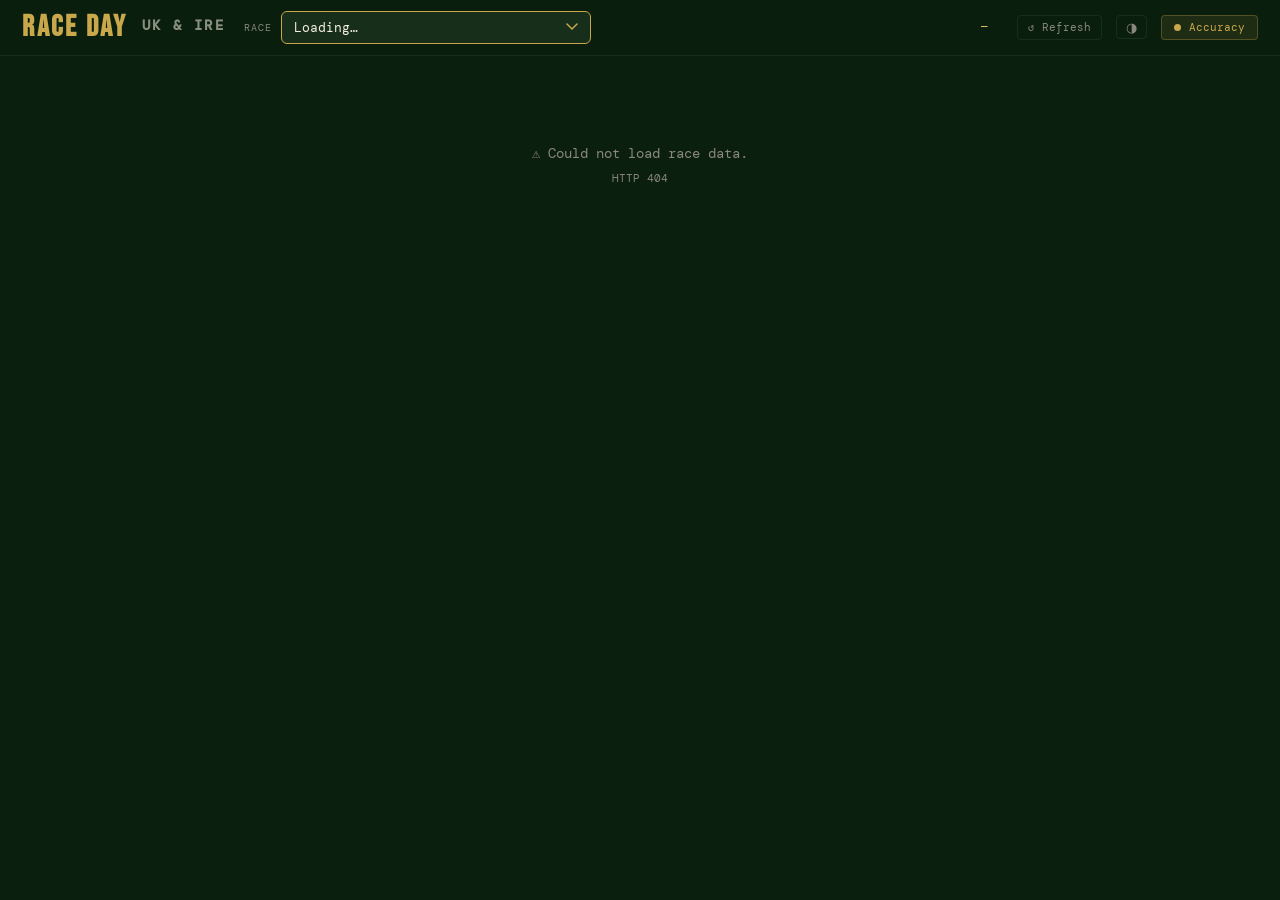
==== commit 94fcda42: "Add dark/light theme toggle with localStorage persistence Introduces a CSS-variable-based light them" ====
--- a/index.html
+++ b/index.html
@@ -23,6 +23,26 @@
       --sans: 'DM Sans', sans-serif;
       --display: 'Bebas Neue', sans-serif;
       --drawer-w: 420px;
+      --header-bg:      rgba(10,31,13,.96);
+      --drawer-bg:      #0f2613;
+      --select-opt-bg:  #122818;
+      --people-strong:  #c8bfa8;
+    }
+    html[data-theme="light"] {
+      --turf:           #f0f5f1;
+      --card:           #ffffff;
+      --line:           rgba(0,0,0,.12);
+      --gold:           #9a6f20;
+      --gold-lt:        #c9a84c;
+      --cream:          #1a2c1c;
+      --dim:            #5a6e5c;
+      --green:          #1f8a47;
+      --amber:          #b07000;
+      --red:            #c03535;
+      --header-bg:      rgba(240,245,241,.96);
+      --drawer-bg:      #e8f0e9;
+      --select-opt-bg:  #f0f5f1;
+      --people-strong:  #2d3d2f;
     }
     *, *::before, *::after { box-sizing: border-box; margin: 0; padding: 0; }
     body { font-family: var(--sans); background: var(--turf); color: var(--cream); min-height: 100vh; overflow-x: hidden; }
@@ -30,7 +50,7 @@
     /* ── HEADER ── */
     #header {
       position: sticky; top: 0; z-index: 200;
-      background: rgba(10,31,13,.96); backdrop-filter: blur(14px);
+      background: var(--header-bg); backdrop-filter: blur(14px);
       border-bottom: 1px solid var(--line);
       padding: .7rem 1.4rem;
       display: flex; align-items: center; gap: 1.2rem; flex-wrap: wrap;
@@ -49,12 +69,14 @@
       background-repeat: no-repeat; background-position: right .7rem center; padding-right: 2.1rem;
     }
     #race-select:focus { outline: none; border-color: var(--gold-lt); box-shadow: 0 0 0 3px rgba(201,168,76,.15); }
-    #race-select option, #race-select optgroup { background: #122818; }
+    #race-select option, #race-select optgroup { background: var(--select-opt-bg); }
 
     #header-meta { margin-left: auto; display: flex; align-items: center; gap: .9rem; font-family: var(--mono); font-size: .7rem; color: var(--dim); }
     #date-disp { color: var(--gold-lt); }
     #refresh-btn { background: none; border: 1px solid var(--line); color: var(--dim); padding: .28rem .65rem; border-radius: 4px; cursor: pointer; font-family: var(--mono); font-size: .68rem; transition: all .2s; }
     #refresh-btn:hover { border-color: var(--gold); color: var(--gold); }
+    #theme-btn { background: none; border: 1px solid var(--line); color: var(--dim); padding: .28rem .55rem; border-radius: 4px; cursor: pointer; font-size: .82rem; line-height: 1; transition: all .2s; }
+    #theme-btn:hover { border-color: var(--gold); color: var(--gold); }
 
     /* Accuracy drawer trigger button */
     #acc-trigger {
@@ -111,14 +133,14 @@
     .badge-fav  { font-family: var(--mono); font-size: .56rem; background: rgba(201,168,76,.12); border: 1px solid rgba(201,168,76,.3); color: var(--gold); padding: .08rem .35rem; border-radius: 3px; letter-spacing: .08em; }
     .badge-ctry { font-family: var(--mono); font-size: .56rem; background: rgba(255,255,255,.06); border: 1px solid var(--line); color: var(--dim); padding: .08rem .35rem; border-radius: 3px; }
     .people { display: flex; flex-wrap: wrap; gap: .18rem .65rem; margin-top: .28rem; font-family: var(--mono); font-size: .68rem; color: var(--dim); }
-    .people strong { color: #c8bfa8; font-weight: 500; }
+    .people strong { color: var(--people-strong); font-weight: 500; }
     .tags { display: flex; gap: .28rem; margin-top: .3rem; flex-wrap: wrap; }
     .tag { font-family: var(--mono); font-size: .61rem; padding: .08rem .35rem; border-radius: 3px; border: 1px solid var(--line); color: var(--dim); }
     .reasoning { margin-top: .38rem; font-family: var(--sans); font-size: .75rem; color: var(--dim); font-style: italic; line-height: 1.4; }
     .score-bar-wrap { margin-top: .42rem; }
     .score-bar-row { display: flex; align-items: center; gap: .4rem; margin-bottom: .18rem; }
     .score-bar-label { font-family: var(--mono); font-size: .58rem; color: var(--dim); width: 68px; flex-shrink: 0; text-transform: uppercase; letter-spacing: .05em; }
-    .score-bar-track { flex: 1; height: 4px; background: rgba(255,255,255,.07); border-radius: 2px; overflow: hidden; max-width: 160px; }
+    .score-bar-track { flex: 1; height: 4px; background: var(--line); border-radius: 2px; overflow: hidden; max-width: 160px; }
     .score-bar-fill { height: 100%; border-radius: 2px; transition: width .5s ease; }
     .score-bar-val { font-family: var(--mono); font-size: .58rem; color: var(--dim); width: 24px; text-align: right; flex-shrink: 0; }
     .rright { display: flex; flex-direction: column; align-items: flex-end; gap: .32rem; min-width: 115px; }
@@ -169,7 +191,7 @@
     #acc-drawer {
       position: fixed; top: 0; right: 0; bottom: 0;
       width: var(--drawer-w); max-width: 100vw;
-      background: #0f2613;
+      background: var(--drawer-bg);
       border-left: 1px solid var(--line);
       z-index: 300;
       display: flex; flex-direction: column;
@@ -268,6 +290,7 @@
       .acc-summary { grid-template-columns: repeat(2,1fr); }
     }
   </style>
+  <script>if(localStorage.getItem('theme')==='light')document.documentElement.dataset.theme='light';</script>
 </head>
 <body>
 
@@ -282,6 +305,7 @@
     <span id="date-disp">—</span>
     <span id="upd-disp"></span>
     <button id="refresh-btn" onclick="loadData()">↺ Refresh</button>
+    <button id="theme-btn" onclick="toggleTheme()" title="Toggle light/dark theme">◑</button>
     <button id="acc-trigger" onclick="openDrawer()" title="View prediction accuracy">
       <span class="acc-dot"></span> Accuracy
     </button>
@@ -316,6 +340,12 @@
 </main>
 
 <script>
+function toggleTheme() {
+  const isLight = document.documentElement.dataset.theme === 'light';
+  document.documentElement.dataset.theme = isLight ? '' : 'light';
+  localStorage.setItem('theme', isLight ? 'dark' : 'light');
+}
+
 /* ════════════════════════════════════════
    RACES
 ════════════════════════════════════════ */
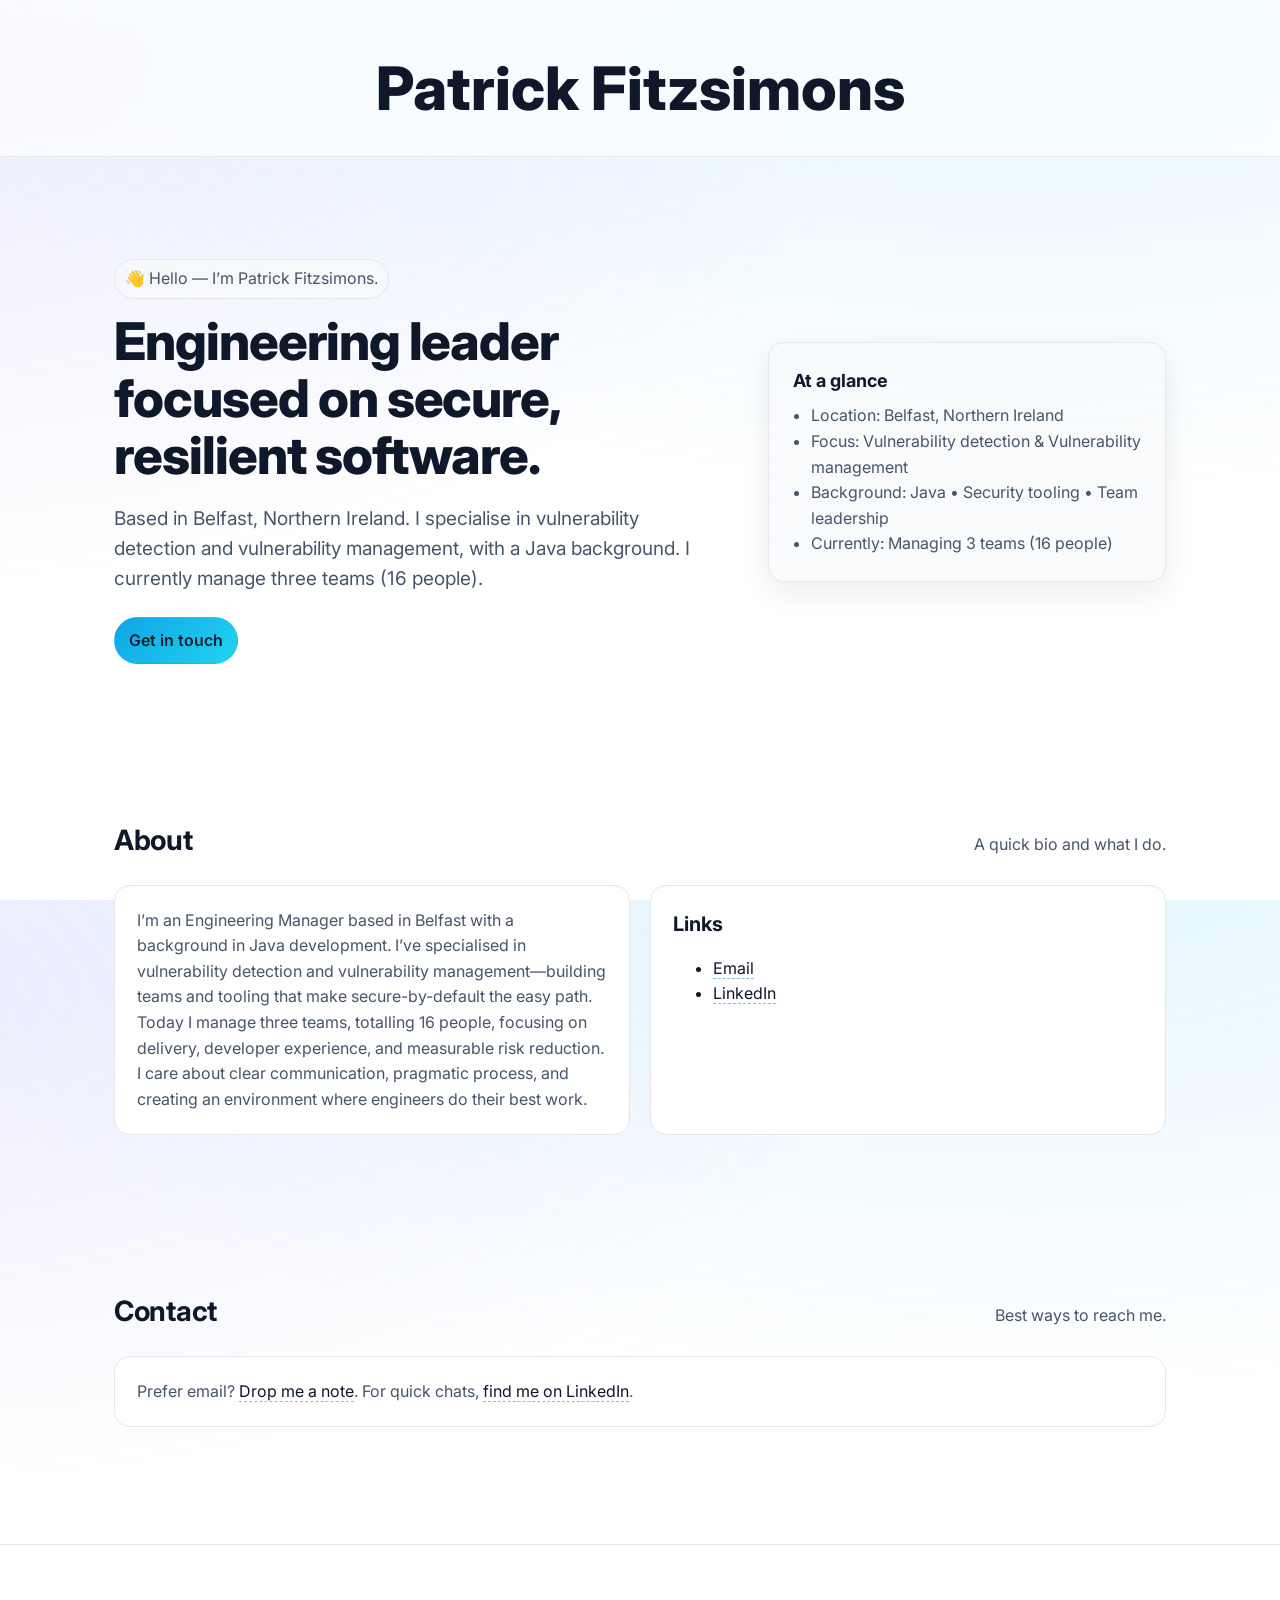
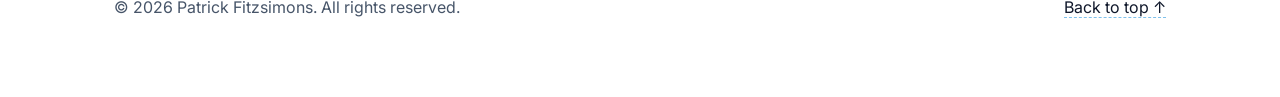
==== commit ec72b40f: "Revert root index.html to Oct 2025 state https://claude.ai/code/session_01HVaEFuUgfkYri81ARS8jAr" ====
--- a/index.html
+++ b/index.html
@@ -1,694 +1,275 @@
-<!DOCTYPE html>
-<html lang="en">
+<!doctype html>
+<html lang="en" class="no-js">
 <head>
-  <meta charset="UTF-8" />
-  <meta name="viewport" content="width=device-width, initial-scale=1.0" />
-  <title>Race Day — UK & Ireland Horse Racing</title>
+  <meta charset="utf-8" />
+  <meta http-equiv="X-UA-Compatible" content="IE=edge" />
+  <meta name="viewport" content="width=device-width, initial-scale=1" />
+
+  <!-- Primary Meta -->
+  <title>Patrick Fitzsimons — Engineering Manager</title>
+  <meta name="description" content="Patrick Fitzsimons — Engineering Manager in Belfast, specialising in vulnerability detection and vulnerability management. Background in Java; currently managing three teams (16 people)." />
+  <meta name="author" content="Patrick Fitzsimons" />
+  <meta name="theme-color" content="#0ea5e9" />
+
+  <!-- Open Graph / Twitter -->
+  <meta property="og:type" content="website" />
+  <meta property="og:title" content="Patrick Fitzsimons — Engineering Manager" />
+  <meta property="og:description" content="Engineering Manager based in Belfast, focused on vulnerability detection and vulnerability management. Background in Java; managing three teams (16 people)." />
+  <meta property="og:url" content="https://www.fitzsimons.io/" />
+  <meta property="og:image" content="/og-image.jpg" />
+  <meta name="twitter:card" content="summary_large_image" />
+
+  <!-- Fonts -->
   <link rel="preconnect" href="https://fonts.googleapis.com" />
   <link rel="preconnect" href="https://fonts.gstatic.com" crossorigin />
-  <link href="https://fonts.googleapis.com/css2?family=Bebas+Neue&family=DM+Mono:wght@400;500&family=DM+Sans:ital,opsz,wght@0,9..40,300;0,9..40,500;0,9..40,700&display=swap" rel="stylesheet" />
+  <link href="https://fonts.googleapis.com/css2?family=Inter:wght@300;400;500;600;700;800&display=swap" rel="stylesheet" />
+
+  <!-- Favicon (optional) -->
+  <!-- Place favicons in / and update paths below. -->
+  <link rel="icon" href="/favicon.ico" sizes="any" />
+  <link rel="icon" href="/icon.svg" type="image/svg+xml" />
+  <link rel="apple-touch-icon" href="/apple-touch-icon.png" />
+
   <style>
+    /* ---- CSS Reset (trimmed) ---- */
+    *, *::before, *::after { box-sizing: border-box; }
+    html, body { height: 100%; }
+    body { margin: 0; font-family: Inter, system-ui, -apple-system, Segoe UI, Roboto, Ubuntu, Cantarell, Noto Sans, Helvetica, Arial, "Apple Color Emoji", "Segoe UI Emoji"; }
+    img, picture, video, canvas, svg { display: block; max-width: 100%; }
+    button, input, textarea, select { font: inherit; }
+    a { color: inherit; }
+
+    /* ---- Theme ---- */
     :root {
-      --turf:      #0a1f0d;
-      --card:      #162e1a;
-      --line:      rgba(255,255,255,.07);
-      --gold:      #c9a84c;
-      --gold-lt:   #e8c76a;
-      --cream:     #f5efe0;
-      --dim:       #8a877e;
-      --green:     #4cc97a;
-      --amber:     #f0a500;
-      --red:       #e05a5a;
-      --mono: 'DM Mono', monospace;
-      --sans: 'DM Sans', sans-serif;
-      --display: 'Bebas Neue', sans-serif;
-      --drawer-w: 420px;
-      --header-bg:      rgba(10,31,13,.96);
-      --drawer-bg:      #0f2613;
-      --select-opt-bg:  #122818;
-      --people-strong:  #c8bfa8;
-    }
-    html[data-theme="light"] {
-      --turf:           #f0f5f1;
-      --card:           #ffffff;
-      --line:           rgba(0,0,0,.12);
-      --gold:           #9a6f20;
-      --gold-lt:        #c9a84c;
-      --cream:          #1a2c1c;
-      --dim:            #5a6e5c;
-      --green:          #1f8a47;
-      --amber:          #b07000;
-      --red:            #c03535;
-      --header-bg:      rgba(240,245,241,.96);
-      --drawer-bg:      #e8f0e9;
-      --select-opt-bg:  #f0f5f1;
-      --people-strong:  #2d3d2f;
-    }
-    *, *::before, *::after { box-sizing: border-box; margin: 0; padding: 0; }
-    body { font-family: var(--sans); background: var(--turf); color: var(--cream); min-height: 100vh; overflow-x: hidden; }
-
-    /* ── HEADER ── */
-    #header {
-      position: sticky; top: 0; z-index: 200;
-      background: var(--header-bg); backdrop-filter: blur(14px);
-      border-bottom: 1px solid var(--line);
-      padding: .7rem 1.4rem;
-      display: flex; align-items: center; gap: 1.2rem; flex-wrap: wrap;
-    }
-    #header h1 { font-family: var(--display); font-size: 1.9rem; letter-spacing: .08em; color: var(--gold); line-height: 1; }
-    #header h1 span { font-family: var(--mono); font-size: .85rem; color: var(--cream); opacity: .55; margin-left: .4rem; vertical-align: middle; }
-
-    #race-selector-wrap { display: flex; align-items: center; gap: .5rem; }
-    #race-selector-wrap label { font-family: var(--mono); font-size: .65rem; color: var(--dim); letter-spacing: .1em; text-transform: uppercase; white-space: nowrap; }
-    #race-select {
-      background: var(--card); border: 1px solid var(--gold); color: var(--cream);
-      font-family: var(--mono); font-size: .8rem; padding: .42rem .8rem;
-      border-radius: 6px; cursor: pointer; min-width: 310px; max-width: 500px;
-      appearance: none;
-      background-image: url("data:image/svg+xml,%3Csvg xmlns='http://www.w3.org/2000/svg' width='12' height='8' viewBox='0 0 12 8'%3E%3Cpath d='M1 1l5 5 5-5' stroke='%23c9a84c' stroke-width='1.5' fill='none' stroke-linecap='round'/%3E%3C/svg%3E");
-      background-repeat: no-repeat; background-position: right .7rem center; padding-right: 2.1rem;
-    }
-    #race-select:focus { outline: none; border-color: var(--gold-lt); box-shadow: 0 0 0 3px rgba(201,168,76,.15); }
-    #race-select option, #race-select optgroup { background: var(--select-opt-bg); }
-
-    #header-meta { margin-left: auto; display: flex; align-items: center; gap: .9rem; font-family: var(--mono); font-size: .7rem; color: var(--dim); }
-    #date-disp { color: var(--gold-lt); }
-    #refresh-btn { background: none; border: 1px solid var(--line); color: var(--dim); padding: .28rem .65rem; border-radius: 4px; cursor: pointer; font-family: var(--mono); font-size: .68rem; transition: all .2s; }
-    #refresh-btn:hover { border-color: var(--gold); color: var(--gold); }
-    #theme-btn { background: none; border: 1px solid var(--line); color: var(--dim); padding: .28rem .55rem; border-radius: 4px; cursor: pointer; font-size: .82rem; line-height: 1; transition: all .2s; }
-    #theme-btn:hover { border-color: var(--gold); color: var(--gold); }
-
-    /* Accuracy drawer trigger button */
-    #acc-trigger {
-      display: flex; align-items: center; gap: .45rem;
-      background: rgba(201,168,76,.1); border: 1px solid rgba(201,168,76,.3);
-      color: var(--gold); padding: .28rem .75rem; border-radius: 4px;
-      cursor: pointer; font-family: var(--mono); font-size: .68rem;
-      transition: all .2s; white-space: nowrap;
-    }
-    #acc-trigger:hover { background: rgba(201,168,76,.18); border-color: var(--gold); }
-    #acc-trigger .acc-dot { width: 7px; height: 7px; border-radius: 50%; background: var(--gold); flex-shrink: 0; }
-    #acc-trigger.has-data .acc-dot { animation: pulse 2s ease infinite; }
-    @keyframes pulse { 0%,100%{opacity:1} 50%{opacity:.4} }
-
-    /* ── MAIN ── */
-    #main { max-width: 1380px; margin: 0 auto; padding: 1.4rem 1.4rem 4rem; transition: padding-right .35s ease; }
-    body.drawer-open #main { padding-right: calc(var(--drawer-w) + 1.4rem); }
-
-    /* ── RACE OVERVIEW ── */
-    #race-overview {
-      background: var(--card); border: 1px solid var(--line); border-radius: 12px;
-      padding: 1.2rem 1.4rem; margin-bottom: 1.2rem;
-      display: grid; grid-template-columns: 1fr auto; gap: .4rem 2rem; align-items: start;
-    }
-    #race-badge { display: inline-block; background: var(--gold); color: var(--turf); font-family: var(--mono); font-size: .66rem; font-weight: 600; letter-spacing: .12em; text-transform: uppercase; padding: .17rem .55rem; border-radius: 3px; margin-bottom: .35rem; }
-    #race-title { font-family: var(--display); font-size: 1.9rem; letter-spacing: .05em; line-height: 1.1; }
-    #race-pills { display: flex; flex-wrap: wrap; gap: .4rem; margin-top: .45rem; }
-    .pill { border: 1px solid var(--line); border-radius: 20px; padding: .16rem .65rem; font-family: var(--mono); font-size: .68rem; color: var(--dim); }
-    .pill strong { color: var(--cream); font-weight: 500; }
-    #race-time { font-family: var(--display); font-size: 3rem; letter-spacing: .04em; color: var(--gold); text-align: right; line-height: 1; text-shadow: 0 0 40px rgba(201,168,76,.3); }
-    #race-time-lbl { font-family: var(--mono); font-size: .64rem; color: var(--dim); text-align: right; margin-top: .18rem; letter-spacing: .1em; text-transform: uppercase; }
-
-    /* EW NOTICE */
-    #ew-notice { font-family: var(--mono); font-size: .72rem; color: var(--gold); background: rgba(201,168,76,.08); border: 1px solid rgba(201,168,76,.2); border-radius: 6px; padding: .4rem .9rem; margin-bottom: 1rem; display: inline-block; }
-
-    /* ── RUNNERS ── */
-    #runners { display: flex; flex-direction: column; gap: .5rem; }
-    .rcard {
-      background: var(--card); border: 1px solid var(--line); border-radius: 10px;
-      padding: .85rem 1.15rem; display: grid;
-      grid-template-columns: 60px 1fr auto; gap: .7rem 1rem; align-items: start;
-      position: relative; overflow: hidden; transition: border-color .2s;
-    }
-    .rcard::before { content: ''; position: absolute; left: 0; top: 0; bottom: 0; width: 4px; border-radius: 10px 0 0 10px; }
-    .rcard:hover { border-color: rgba(201,168,76,.25); }
-    .rcard.win  { border-color: rgba(76,201,122,.22); } .rcard.win::before  { background: var(--green); }
-    .rcard.ew   { border-color: rgba(240,165,0,.22);  } .rcard.ew::before   { background: var(--amber); }
-    .rcard.skip::before { background: rgba(255,255,255,.1); }
-    .silk-col { text-align: center; padding-top: .1rem; }
-    .silk-img { width: 48px; height: 48px; object-fit: contain; border-radius: 6px; background: rgba(255,255,255,.04); display: block; margin: 0 auto; }
-    .silk-svg { width: 48px; height: 48px; border-radius: 6px; display: block; margin: 0 auto; }
-    .rnum { font-family: var(--mono); font-size: .62rem; color: var(--dim); text-align: center; margin-top: .18rem; }
-    .hname { font-family: var(--display); font-size: 1.25rem; letter-spacing: .05em; line-height: 1; display: flex; align-items: center; gap: .45rem; flex-wrap: wrap; }
-    .badge-fav  { font-family: var(--mono); font-size: .56rem; background: rgba(201,168,76,.12); border: 1px solid rgba(201,168,76,.3); color: var(--gold); padding: .08rem .35rem; border-radius: 3px; letter-spacing: .08em; }
-    .badge-ctry { font-family: var(--mono); font-size: .56rem; background: rgba(255,255,255,.06); border: 1px solid var(--line); color: var(--dim); padding: .08rem .35rem; border-radius: 3px; }
-    .people { display: flex; flex-wrap: wrap; gap: .18rem .65rem; margin-top: .28rem; font-family: var(--mono); font-size: .68rem; color: var(--dim); }
-    .people strong { color: var(--people-strong); font-weight: 500; }
-    .tags { display: flex; gap: .28rem; margin-top: .3rem; flex-wrap: wrap; }
-    .tag { font-family: var(--mono); font-size: .61rem; padding: .08rem .35rem; border-radius: 3px; border: 1px solid var(--line); color: var(--dim); }
-    .reasoning { margin-top: .38rem; font-family: var(--sans); font-size: .75rem; color: var(--dim); font-style: italic; line-height: 1.4; }
-    .score-bar-wrap { margin-top: .42rem; }
-    .score-bar-row { display: flex; align-items: center; gap: .4rem; margin-bottom: .18rem; }
-    .score-bar-label { font-family: var(--mono); font-size: .58rem; color: var(--dim); width: 68px; flex-shrink: 0; text-transform: uppercase; letter-spacing: .05em; }
-    .score-bar-track { flex: 1; height: 4px; background: var(--line); border-radius: 2px; overflow: hidden; max-width: 160px; }
-    .score-bar-fill { height: 100%; border-radius: 2px; transition: width .5s ease; }
-    .score-bar-val { font-family: var(--mono); font-size: .58rem; color: var(--dim); width: 24px; text-align: right; flex-shrink: 0; }
-    .rright { display: flex; flex-direction: column; align-items: flex-end; gap: .32rem; min-width: 115px; }
-    .odds-big { font-family: var(--display); font-size: 1.7rem; letter-spacing: .04em; color: var(--gold); line-height: 1; }
-    .odds-dec { font-family: var(--mono); font-size: .61rem; color: var(--dim); }
-    .rec-badge { display: inline-flex; align-items: center; gap: .26rem; padding: .26rem .62rem; border-radius: 20px; font-family: var(--mono); font-size: .64rem; font-weight: 500; letter-spacing: .05em; text-transform: uppercase; white-space: nowrap; }
-    .rec-badge.win  { background: rgba(76,201,122,.1);  color: var(--green); border: 1px solid rgba(76,201,122,.28); }
-    .rec-badge.ew   { background: rgba(240,165,0,.1);   color: var(--amber); border: 1px solid rgba(240,165,0,.28); }
-    .rec-badge.skip { background: rgba(255,255,255,.04); color: var(--dim);  border: 1px solid var(--line); }
-    .rdot { width: 6px; height: 6px; border-radius: 50%; flex-shrink: 0; }
-    .win .rdot  { background: var(--green); }
-    .ew  .rdot  { background: var(--amber); }
-    .skip .rdot { background: var(--dim); }
-    .conf-bar { width: 88px; height: 3px; background: var(--line); border-radius: 2px; overflow: hidden; }
-    .conf-fill { height: 100%; border-radius: 2px; }
-    .win  .conf-fill { background: var(--green); }
-    .ew   .conf-fill { background: var(--amber); }
-    .skip .conf-fill { background: var(--dim); opacity: .45; }
-    .total-score { font-family: var(--mono); font-size: .62rem; color: var(--dim); }
-    .total-score span { color: var(--cream); font-weight: 500; }
-
-    /* ── LEGEND / MODEL ── */
-    #legend { margin-top: 1.6rem; background: var(--card); border: 1px solid var(--line); border-radius: 10px; padding: .85rem 1.15rem; display: flex; flex-wrap: wrap; gap: .7rem 1.8rem; align-items: center; }
-    #legend h3 { font-family: var(--mono); font-size: .64rem; color: var(--dim); letter-spacing: .12em; text-transform: uppercase; flex: 0 0 100%; }
-    .leg-item { display: flex; align-items: center; gap: .45rem; font-size: .77rem; color: var(--dim); }
-    #leg-disc { margin-left: auto; font-family: var(--mono); font-size: .6rem; color: var(--dim); opacity: .55; }
-    #model-info { margin-top: .8rem; background: rgba(201,168,76,.05); border: 1px solid rgba(201,168,76,.12); border-radius: 8px; padding: .7rem 1rem; font-family: var(--mono); font-size: .66rem; color: var(--dim); line-height: 1.7; }
-    #model-info strong { color: var(--gold-lt); }
-
-    /* ── STATE ── */
-    #state { text-align: center; padding: 4rem 2rem; font-family: var(--mono); color: var(--dim); font-size: .86rem; line-height: 1.7; }
-    .spinner { display: inline-block; width: 20px; height: 20px; border: 2px solid var(--line); border-top-color: var(--gold); border-radius: 50%; animation: spin .7s linear infinite; vertical-align: middle; margin-right: .5rem; }
-    @keyframes spin { to { transform: rotate(360deg); } }
-    .fade { animation: fadeIn .3s ease both; }
-    @keyframes fadeIn { from { opacity: 0; transform: translateY(6px); } to { opacity: 1; transform: none; } }
-    .s1{animation-delay:.03s}.s2{animation-delay:.06s}.s3{animation-delay:.09s}
-    .s4{animation-delay:.12s}.s5{animation-delay:.15s}.s6{animation-delay:.18s}
-    .s7{animation-delay:.21s}.s8{animation-delay:.24s}
-
-    /* ── ACCURACY DRAWER ── */
-    #acc-overlay {
-      position: fixed; inset: 0; background: rgba(0,0,0,.45);
-      z-index: 299; opacity: 0; pointer-events: none;
-      transition: opacity .3s ease;
-    }
-    body.drawer-open #acc-overlay { opacity: 1; pointer-events: all; }
-
-    #acc-drawer {
-      position: fixed; top: 0; right: 0; bottom: 0;
-      width: var(--drawer-w); max-width: 100vw;
-      background: var(--drawer-bg);
-      border-left: 1px solid var(--line);
-      z-index: 300;
-      display: flex; flex-direction: column;
-      transform: translateX(100%);
-      transition: transform .35s cubic-bezier(.4,0,.2,1);
-      overflow: hidden;
-    }
-    body.drawer-open #acc-drawer { transform: translateX(0); }
-
-    #acc-drawer-header {
-      display: flex; align-items: center; justify-content: space-between;
-      padding: 1rem 1.2rem .8rem;
-      border-bottom: 1px solid var(--line);
-      flex-shrink: 0;
-    }
-    #acc-drawer-header h2 { font-family: var(--display); font-size: 1.5rem; letter-spacing: .07em; color: var(--gold); line-height: 1; }
-    #acc-close {
-      background: none; border: 1px solid var(--line); color: var(--dim);
-      width: 30px; height: 30px; border-radius: 6px; cursor: pointer;
-      font-size: 1rem; display: flex; align-items: center; justify-content: center;
-      transition: all .2s; flex-shrink: 0;
-    }
-    #acc-close:hover { border-color: var(--gold); color: var(--gold); }
-
-    #acc-drawer-body { flex: 1; overflow-y: auto; padding: 1rem 1.2rem 2rem; }
-    #acc-drawer-body::-webkit-scrollbar { width: 4px; }
-    #acc-drawer-body::-webkit-scrollbar-track { background: transparent; }
-    #acc-drawer-body::-webkit-scrollbar-thumb { background: var(--line); border-radius: 2px; }
-
-    /* Summary stats strip */
-    .acc-summary { display: grid; grid-template-columns: repeat(4,1fr); gap: .5rem; margin-bottom: 1.1rem; }
-    .acc-stat { background: rgba(255,255,255,.04); border: 1px solid var(--line); border-radius: 8px; padding: .6rem .5rem; text-align: center; }
-    .acc-stat-val { font-family: var(--display); font-size: 1.7rem; letter-spacing: .04em; line-height: 1; }
-    .acc-stat-val.good { color: var(--green); }
-    .acc-stat-val.mid  { color: var(--amber); }
-    .acc-stat-val.poor { color: var(--red); }
-    .acc-stat-val.neutral { color: var(--cream); }
-    .acc-stat-lbl { font-family: var(--mono); font-size: .58rem; color: var(--dim); margin-top: .2rem; letter-spacing: .06em; text-transform: uppercase; }
-    .acc-stat-sub { font-family: var(--mono); font-size: .56rem; color: var(--dim); opacity: .7; margin-top: .1rem; }
-
-    /* Daily history */
-    .acc-section-title { font-family: var(--mono); font-size: .63rem; color: var(--dim); letter-spacing: .1em; text-transform: uppercase; margin-bottom: .55rem; margin-top: .2rem; }
-    .acc-days { display: flex; flex-direction: column; gap: .4rem; }
-
-    .acc-day { background: rgba(255,255,255,.03); border: 1px solid var(--line); border-radius: 8px; overflow: hidden; }
-    .acc-day-hdr {
-      display: flex; align-items: center; gap: .7rem; padding: .6rem .85rem;
-      cursor: pointer; user-select: none; transition: background .15s;
-    }
-    .acc-day-hdr:hover { background: rgba(255,255,255,.04); }
-    .acc-day-date { font-family: var(--mono); font-size: .7rem; color: var(--cream); min-width: 72px; }
-    .acc-bar-wrap { flex: 1; height: 5px; background: var(--line); border-radius: 3px; overflow: hidden; }
-    .acc-bar-fill { height: 100%; border-radius: 3px; transition: width .4s ease; }
-    .acc-day-pct { font-family: var(--display); font-size: 1rem; min-width: 38px; text-align: right; }
-    .acc-day-counts { font-family: var(--mono); font-size: .6rem; color: var(--dim); min-width: 72px; text-align: right; }
-    .acc-chevron { font-family: var(--mono); font-size: .6rem; color: var(--dim); transition: transform .2s; }
-    .acc-day.open .acc-chevron { transform: rotate(90deg); }
-
-    /* Race detail inside a day */
-    .acc-day-body { display: none; border-top: 1px solid var(--line); padding: .6rem .85rem .7rem; }
-    .acc-day.open .acc-day-body { display: block; }
-
-    .acc-race { margin-bottom: .65rem; }
-    .acc-race:last-child { margin-bottom: 0; }
-    .acc-race-hdr { font-family: var(--mono); font-size: .65rem; color: var(--dim); margin-bottom: .3rem; display: flex; gap: .5rem; align-items: baseline; }
-    .acc-race-hdr strong { color: var(--gold-lt); }
-    .acc-race-winner { font-size: .6rem; color: var(--green); }
-
-    .acc-runners { display: flex; flex-direction: column; gap: .2rem; }
-    .acc-runner { display: flex; align-items: center; gap: .45rem; font-family: var(--mono); font-size: .65rem; padding: .18rem .3rem; border-radius: 4px; }
-    .acc-runner.correct { background: rgba(76,201,122,.07); }
-    .acc-runner.incorrect { background: rgba(224,90,90,.06); }
-    .acc-runner.dnf { opacity: .55; }
-    .acc-icon { width: 14px; flex-shrink: 0; text-align: center; }
-    .acc-hname { flex: 1; color: var(--cream); overflow: hidden; text-overflow: ellipsis; white-space: nowrap; }
-    .acc-rec-tag { font-size: .58rem; padding: .05rem .3rem; border-radius: 3px; flex-shrink: 0; }
-    .acc-rec-tag.win  { background: rgba(76,201,122,.15);  color: var(--green); }
-    .acc-rec-tag.ew   { background: rgba(240,165,0,.15);   color: var(--amber); }
-    .acc-pos { min-width: 28px; text-align: right; flex-shrink: 0; }
-    .acc-pos.p1 { color: var(--green); font-weight: 600; }
-    .acc-pos.placed { color: var(--amber); }
-
-    #acc-empty { font-family: var(--mono); font-size: .75rem; color: var(--dim); text-align: center; padding: 2.5rem 1rem; line-height: 1.8; }
-
-    /* ── RESPONSIVE ── */
-    @media (max-width: 660px) {
-      #header { flex-direction: column; align-items: flex-start; }
-      #race-select { min-width: unset; width: 100%; }
-      #header-meta { margin-left: 0; }
-      .rcard { grid-template-columns: 48px 1fr; }
-      .rright { grid-column: 1/-1; flex-direction: row; align-items: center; justify-content: space-between; }
-      #race-overview { grid-template-columns: 1fr; }
-      #race-time, #race-time-lbl { text-align: left; }
-      --drawer-w: 100vw;
-      body.drawer-open #main { padding-right: 1.4rem; }
-      .acc-summary { grid-template-columns: repeat(2,1fr); }
+      --bg: #0b1220;               /* slate-950-ish */
+      --panel: #0f172a;            /* slate-900 */
+      --muted: #94a3b8;            /* slate-400 */
+      --text: #e5e7eb;             /* gray-200 */
+      --card: #111827;             /* gray-900 */
+      --border: #1f2937;           /* gray-800 */
+      --brand: #0ea5e9;            /* sky-500 */
+      --brand-2: #22d3ee;          /* cyan-400 */
+      --shadow: 0 10px 30px rgba(2, 6, 23, 0.6);
+      --radius: 16px;
+      --spacing: clamp(16px, 2vw, 24px);
+      --maxw: 1100px;
+    }
+
+    @media (prefers-color-scheme: light) {
+      :root { --bg: #ffffff; --panel: #f8fafc; --card:#ffffff; --text:#0f172a; --muted:#475569; --border:#e5e7eb; --shadow: 0 10px 30px rgba(15, 23, 42, 0.08);}  
+    }
+
+    html.dark { --bg: #0b1220; --panel:#0f172a; --card:#0f172a; --text:#e5e7eb; --muted:#94a3b8; --border:#1f2937; }
+
+    body { background: radial-gradient(1200px 600px at 80% -10%, rgba(56,189,248,.15), transparent),
+                     radial-gradient(1000px 500px at -10% 10%, rgba(99,102,241,.12), transparent),
+                     var(--bg);
+           color: var(--text);
+           line-height: 1.6; }
+
+    /* ---- Layout ---- */
+    .container { max-width: var(--maxw); margin-inline: auto; padding-inline: var(--spacing); }
+
+    /* Skip link */
+    .skip-link { position: absolute; left: -9999px; top: auto; width: 1px; height: 1px; overflow: hidden; }
+    .skip-link:focus { position: fixed; left: 16px; top: 16px; width: auto; height: auto; padding: 8px 12px; background: var(--panel); color: var(--text); border-radius: 8px; box-shadow: var(--shadow); }
+
+    /* Header */
+    header { position: sticky; top: 0; z-index: 50; backdrop-filter: saturate(180%) blur(10px); background: color-mix(in oklab, var(--bg) 70%, transparent); border-bottom: 1px solid var(--border); }
+    .nav { display: flex; align-items: center; justify-content: space-between; gap: 12px; padding: 14px 0; }
+    .brand { display: flex; align-items: center; gap: 10px; font-weight: 700; letter-spacing: 0.5px; }
+    .brand .logo { width: 28px; height: 28px; border-radius: 8px; background: linear-gradient(135deg, var(--brand), var(--brand-2)); box-shadow: 0 6px 20px rgba(14,165,233,.35); }
+    .brand a { text-decoration: none; }
+
+    .nav-links { display: flex; align-items: center; gap: 18px; }
+    .nav-links a { text-decoration: none; color: var(--muted); font-weight: 500; padding: 8px 10px; border-radius: 10px; transition: color .2s ease, background .2s ease, transform .04s ease; }
+    .nav-links a:hover { color: var(--text); background: color-mix(in oklab, var(--panel) 85%, transparent); }
+    .nav-links a[aria-current="page"], .nav-links a[aria-current="true"] { color: var(--text); }
+
+    .nav-ctas { display: flex; align-items: center; gap: 12px; }
+    .btn { display: inline-flex; align-items: center; gap: 10px; padding: 10px 14px; border-radius: 999px; text-decoration: none; font-weight: 600; border: 1px solid var(--border); background: color-mix(in oklab, var(--panel) 85%, transparent); }
+    .btn:hover { transform: translateY(-1px); box-shadow: var(--shadow); }
+    .btn-primary { background: linear-gradient(135deg, var(--brand), var(--brand-2)); color: #062231; border-color: transparent; }
+
+    .theme-toggle { border: 1px solid var(--border); background: none; border-radius: 999px; padding: 10px 12px; cursor: pointer; color: var(--muted); }
+
+    /* Hero */
+    .hero { padding: clamp(56px, 8vw, 120px) 0 clamp(40px, 6vw, 80px); }
+    .hero-grid { display: grid; grid-template-columns: 1.2fr 0.8fr; gap: clamp(20px, 5vw, 56px); align-items: center; }
+    .eyebrow { display: inline-flex; align-items: center; gap: 8px; padding: 6px 10px; border-radius: 999px; border: 1px solid var(--border); color: var(--muted); background: color-mix(in oklab, var(--panel) 85%, transparent); }
+    .title { margin: 14px 0 10px; font-size: clamp(28px, 5vw, 52px); line-height: 1.1; letter-spacing: -0.02em; font-weight: 800; }
+    .subtitle { color: var(--muted); font-size: clamp(16px, 2.2vw, 19px); max-width: 60ch; }
+    .hero-cta { display: flex; gap: 12px; margin-top: 22px; flex-wrap: wrap; }
+
+    .hero-card { background: linear-gradient(180deg, color-mix(in oklab, var(--panel) 92%, transparent), color-mix(in oklab, var(--panel) 85%, transparent)); border: 1px solid var(--border); border-radius: var(--radius); padding: clamp(16px, 3vw, 24px); box-shadow: var(--shadow); }
+    .hero-list { margin: 0; padding-left: 18px; color: var(--muted); }
+
+    /* Sections */
+    section { padding: clamp(40px, 6vw, 80px) 0; }
+    .section-head { display: flex; align-items: baseline; justify-content: space-between; gap: 16px; margin-bottom: 22px; }
+    .section-head h2 { font-size: clamp(22px, 3vw, 28px); margin: 0; letter-spacing: -0.01em; }
+    .section-head p { color: var(--muted); margin: 0; }
+
+    /* Cards grid */
+    .grid { display: grid; grid-template-columns: repeat(12, 1fr); gap: clamp(14px, 2vw, 20px); }
+    .card { grid-column: span 12; background: var(--card); border: 1px solid var(--border); border-radius: var(--radius); padding: clamp(16px, 3vw, 22px); transition: transform .12s ease, box-shadow .2s ease, border-color .2s ease; }
+    .card:hover { transform: translateY(-2px); box-shadow: var(--shadow); border-color: color-mix(in oklab, var(--brand) 35%, var(--border)); }
+    .card h3 { margin: 0 0 8px; font-size: 20px; }
+    .card p { margin: 0; color: var(--muted); }
+    .card .meta { margin-top: 10px; display: flex; gap: 10px; flex-wrap: wrap; }
+    .tag { font-size: 12px; padding: 6px 10px; background: color-mix(in oklab, var(--panel) 85%, transparent); border: 1px solid var(--border); border-radius: 999px; color: var(--muted); }
+
+    .span-4 { grid-column: span 4; }
+    .span-6 { grid-column: span 6; }
+
+    @media (max-width: 900px) {
+      .hero-grid { grid-template-columns: 1fr; }
+      .span-4, .span-6 { grid-column: span 12; }
+    }
+
+    /* List styles */
+    .linkish { color: var(--text); text-decoration: none; border-bottom: 1px dashed color-mix(in oklab, var(--brand) 60%, var(--border)); }
+    .linkish:hover { border-bottom-style: solid; }
+
+    /* Footer */
+    footer { padding: 34px 0 60px; color: var(--muted); border-top: 1px solid var(--border); margin-top: 40px; }
+    .footer-grid { display: grid; grid-template-columns: 1fr auto; align-items: center; gap: 16px; }
+
+    /* Mobile nav */
+    .menu-btn { display: none; }
+    @media (max-width: 740px) {
+      .nav { gap: 8px; }
+      .nav-links { display: none; }
+      .menu-btn { display: inline-flex; border: 1px solid var(--border); background: none; border-radius: 10px; padding: 10px 12px; color: var(--muted); }
+      .mobile-menu { display: none; position: absolute; inset: auto 0 0 0; top: 56px; background: var(--panel); border-top: 1px solid var(--border); box-shadow: var(--shadow); }
+      .mobile-menu a { display: block; padding: 14px var(--spacing); border-bottom: 1px solid var(--border); color: var(--muted); text-decoration: none; }
+      .mobile-menu a:hover { color: var(--text); }
+      .mobile-menu.open { display: block; }
     }
   </style>
-  <script>if(localStorage.getItem('theme')==='light')document.documentElement.dataset.theme='light';</script>
 </head>
+
 <body>
-
-<!-- ── HEADER ── -->
-<header id="header">
-  <h1>RACE DAY <span>UK & IRE</span></h1>
-  <div id="race-selector-wrap">
-    <label for="race-select">RACE</label>
-    <select id="race-select"><option>Loading…</option></select>
-  </div>
-  <div id="header-meta">
-    <span id="date-disp">—</span>
-    <span id="upd-disp"></span>
-    <button id="refresh-btn" onclick="loadData()">↺ Refresh</button>
-    <button id="theme-btn" onclick="toggleTheme()" title="Toggle light/dark theme">◑</button>
-    <button id="acc-trigger" onclick="openDrawer()" title="View prediction accuracy">
-      <span class="acc-dot"></span> Accuracy
-    </button>
-  </div>
-</header>
-
-<!-- ── ACCURACY DRAWER ── -->
-<div id="acc-overlay" onclick="closeDrawer()"></div>
-<aside id="acc-drawer">
-  <div id="acc-drawer-header">
-    <h2>ACCURACY</h2>
-    <button id="acc-close" onclick="closeDrawer()">✕</button>
-  </div>
-  <div id="acc-drawer-body">
-    <div id="acc-empty">No accuracy data yet.<br>Check back tomorrow after the<br>first automated run.</div>
-    <div id="acc-content" style="display:none">
-      <div class="acc-summary" id="acc-summary"></div>
-      <div class="acc-section-title">Daily History</div>
-      <div class="acc-days" id="acc-days"></div>
+  <header style="text-align:center; padding:40px 0 20px;">
+    <h1 style="margin:0; font-size:clamp(32px, 6vw, 60px); font-weight:800;">Patrick Fitzsimons</h1>
+  </header>
+  <a class="skip-link" href="#main">Skip to content</a>
+
+
+  <main id="main">
+    <!-- Hero -->
+    <section class="hero">
+      <div class="container hero-grid">
+        <div>
+          <span class="eyebrow">👋 Hello — I’m Patrick Fitzsimons.</span>
+          <h1 class="title">Engineering leader focused on secure, resilient software.</h1>
+          <p class="subtitle">Based in Belfast, Northern Ireland. I specialise in vulnerability detection and vulnerability management, with a Java background. I currently manage three teams (16 people).</p>
+          <div class="hero-cta">
+            <a class="btn btn-primary" href="#contact">Get in touch</a>
+          </div>
+        </div>
+        <aside class="hero-card" aria-label="At a glance">
+          <h3 style="margin:0 0 8px; font-size:18px">At a glance</h3>
+          <ul class="hero-list">
+            <li>Location: Belfast, Northern Ireland</li>
+            <li>Focus: Vulnerability detection &amp; Vulnerability management</li>
+            <li>Background: Java • Security tooling • Team leadership</li>
+            <li>Currently: Managing 3 teams (16 people)</li>
+          </ul>
+        </aside>
+      </div>
+    </section>
+
+
+
+    <!-- About -->
+    <section id="about">
+      <div class="container">
+        <div class="section-head">
+          <h2>About</h2>
+          <p>A quick bio and what I do.</p>
+        </div>
+
+        <div class="grid">
+          <article class="card span-6">
+            <p>I’m an Engineering Manager based in Belfast with a background in Java development. I’ve specialised in vulnerability detection and vulnerability management—building teams and tooling that make secure-by-default the easy path. Today I manage three teams, totalling 16 people, focusing on delivery, developer experience, and measurable risk reduction. I care about clear communication, pragmatic process, and creating an environment where engineers do their best work.</p>
+          </article>
+          <aside class="card span-6">
+            <h3 style="margin-top:0">Links</h3>
+            <ul>
+              <li><a class="linkish" href="mailto:patrick@fitzsimons.io">Email</a></li>
+              <li><a class="linkish" href="https://www.linkedin.com/in/patrick-fitzsimons-221917107/" target="_blank" rel="noopener">LinkedIn</a></li>
+            </ul>
+          </aside>
+        </div>
+      </div>
+    </section>
+
+    <!-- Contact -->
+    <section id="contact">
+      <div class="container">
+        <div class="section-head">
+          <h2>Contact</h2>
+          <p>Best ways to reach me.</p>
+        </div>
+        <div class="card">
+          <p>Prefer email? <a class="linkish" href="mailto:patrick@fitzsimons.io">Drop me a note</a>. For quick chats, <a class="linkish" href="https://www.linkedin.com/in/patrick-fitzsimons-221917107/" target="_blank" rel="noopener">find me on LinkedIn</a>.</p>
+        </div>
+      </div>
+    </section>
+  </main>
+
+  <footer>
+    <div class="container footer-grid">
+      <p>© <span id="year"></span> Patrick Fitzsimons. All rights reserved.</p>
+      <p><a class="linkish" href="#top">Back to top ↑</a></p>
     </div>
-  </div>
-</aside>
-
-<!-- ── MAIN ── -->
-<main id="main">
-  <div id="state"><span class="spinner"></span> Loading today's races…</div>
-  <div id="race-overview" style="display:none"></div>
-  <div id="ew-notice"     style="display:none"></div>
-  <div id="runners"       style="display:none"></div>
-  <div id="legend"        style="display:none"></div>
-  <div id="model-info"    style="display:none"></div>
-</main>
-
-<script>
-function toggleTheme() {
-  const isLight = document.documentElement.dataset.theme === 'light';
-  document.documentElement.dataset.theme = isLight ? '' : 'light';
-  localStorage.setItem('theme', isLight ? 'dark' : 'light');
-}
-
-/* ════════════════════════════════════════
-   RACES
-════════════════════════════════════════ */
-let allRaces = [];
-loadData();
-
-async function loadData() {
-  showState('<span class="spinner"></span> Loading today\'s races…');
-  try {
-    const r = await fetch('races.json?t=' + Date.now());
-    if (!r.ok) throw new Error('HTTP ' + r.status);
-    const data = await r.json();
-    allRaces = data.races || [];
-    if (!allRaces.length) { showState('🏇 No races today. Check back later.'); return; }
-    buildSelector(allRaces);
-    setMeta(data.date, data.generated_at);
-    const nowM = new Date().getHours()*60 + new Date().getMinutes();
-    let pick = allRaces[0].id;
-    for (const r of allRaces) {
-      const [h,m] = r.time.split(':').map(Number);
-      if (h*60+m >= nowM) { pick = r.id; break; }
-    }
-    selectRace(pick);
-  } catch(e) {
-    showState('⚠ Could not load race data.<br><small>' + esc(e.message) + '</small>');
-  }
-}
-
-function buildSelector(races) {
-  const sel = document.getElementById('race-select');
-  sel.innerHTML = '';
-  const byCourse = {};
-  for (const r of races) (byCourse[r.course] = byCourse[r.course]||[]).push(r);
-  for (const [course, list] of Object.entries(byCourse)) {
-    const g = document.createElement('optgroup');
-    g.label = course;
-    for (const r of list) {
-      const o = document.createElement('option');
-      o.value = r.id;
-      const horses = r.runners.slice(0,3).map(h=>h.horse).join(', ');
-      const more = r.runners.length > 3 ? ' +' + (r.runners.length-3) : '';
-      o.textContent = r.time + '  —  ' + horses + more;
-      g.appendChild(o);
-    }
-    sel.appendChild(g);
-  }
-  sel.onchange = () => selectRace(sel.value);
-}
-
-function setMeta(dateStr, genAt) {
-  const d = new Date(dateStr+'T12:00:00');
-  document.getElementById('date-disp').textContent =
-    d.toLocaleDateString('en-GB',{weekday:'short',day:'numeric',month:'long',year:'numeric'});
-  if (genAt) {
-    const g = new Date(genAt);
-    document.getElementById('upd-disp').textContent =
-      'Updated ' + g.toLocaleTimeString('en-GB',{hour:'2-digit',minute:'2-digit'});
-  }
-}
-
-function selectRace(id) {
-  document.getElementById('race-select').value = id;
-  const race = allRaces.find(r=>r.id===id);
-  if (!race) return;
-  renderOverview(race);
-  renderEWNotice(race);
-  renderRunners(race);
-  renderLegend();
-  renderModelInfo();
-  ['race-overview','ew-notice','runners','legend','model-info'].forEach(i =>
-    document.getElementById(i).style.display = '');
-  document.getElementById('state').style.display = 'none';
-}
-
-function renderOverview(race) {
-  document.getElementById('race-overview').innerHTML = `
-    <div>
-      <span id="race-badge">${esc(race.course)}</span>
-      <div id="race-title">${esc(race.title)}</div>
-      <div id="race-pills">
-        ${pill('Dist',race.distance)}${pill('Going',race.going)}
-        ${pill('Class',race.race_class)}${pill('Prize',race.prize)}
-        ${pill('Runners',race.num_runners)}
-      </div>
-    </div>
-    <div>
-      <div id="race-time">${esc(race.time)}</div>
-      <div id="race-time-lbl">Post time</div>
-    </div>`;
-}
-
-function pill(label, val) {
-  if (!val) return '';
-  return `<span class="pill"><strong>${esc(label)}</strong> ${esc(String(val))}</span>`;
-}
-
-function renderEWNotice(race) {
-  const el = document.getElementById('ew-notice');
-  const p = race.ew_places || 0;
-  el.textContent = p <= 1
-    ? '⚠ Small field — win only (no each way terms)'
-    : `Each Way: pays ${p} places (1/${p<=2?'4':'5'} odds for a place)`;
-}
-
-function renderRunners(race) {
-  const el = document.getElementById('runners');
-  el.innerHTML = '';
-  race.runners.forEach((runner, idx) => {
-    const rec  = runner.recommendation || {};
-    const type = (rec.type||'Skip').toLowerCase();
-    const cls  = type === 'eachway' ? 'ew' : type;
-    const comp = runner.components || {};
-    const isFav = idx === 0 && runner.score >= 45;
-    const card = document.createElement('div');
-    card.className = `rcard ${cls} fade s${Math.min(idx+1,8)}`;
-    card.innerHTML = `
-      <div class="silk-col">
-        ${silkEl(runner.silk_url, runner.jockey, idx)}
-        <div class="rnum">#${idx+1}</div>
-      </div>
-      <div>
-        <div class="hname">
-          ${esc(runner.horse)}
-          ${isFav ? '<span class="badge-fav">TOP PICK</span>' : ''}
-          ${runner.country && runner.country!=='GB' ? `<span class="badge-ctry">${esc(runner.country)}</span>` : ''}
-        </div>
-        <div class="people">
-          ${runner.jockey  ? `<span>🏇 <strong>${esc(runner.jockey)}</strong></span>` : ''}
-          ${runner.trainer ? `<span>🎩 <strong>${esc(runner.trainer)}</strong></span>` : ''}
-        </div>
-        <div class="tags">
-          ${runner.form   ? `<span class="tag">Form: ${esc(runner.form)}</span>` : ''}
-          ${runner.age    ? `<span class="tag">Age ${esc(runner.age)}</span>` : ''}
-          ${runner.weight ? `<span class="tag">${esc(runner.weight)}</span>` : ''}
-          ${runner.draw   ? `<span class="tag">Draw ${esc(runner.draw)}</span>` : ''}
-        </div>
-        ${rec.reasoning ? `<div class="reasoning">${esc(rec.reasoning)}</div>` : ''}
-        ${scoreBarHTML(comp)}
-      </div>
-      <div class="rright">
-        <div class="odds-big">${esc(runner.odds_str||'SP')}</div>
-        ${runner.odds_dec ? `<div class="odds-dec">${runner.odds_dec.toFixed(2)} dec</div>` : ''}
-        <span class="rec-badge ${cls}"><span class="rdot"></span>${esc(rec.label||'Skip')}</span>
-        <div class="conf-bar ${cls}"><div class="conf-fill" style="width:${rec.confidence||0}%"></div></div>
-        <div class="total-score">Score <span>${runner.score||0}</span>/100</div>
-      </div>`;
-    el.appendChild(card);
-  });
-}
-
-function scoreBarHTML(comp) {
-  if (!comp || !Object.keys(comp).length) return '';
-  const bars = [
-    {label:'Rec Form',   key:'recent_form', color:'#4cc97a'},
-    {label:'Consistency',key:'consistency', color:'#4cb8c9'},
-    {label:'Odds Value', key:'odds_value',  color:'#c9a84c'},
-    {label:'Jockey',     key:'jockey',      color:'#a084e8'},
-    {label:'Weight',     key:'weight',      color:'#f0a500'},
-  ];
-  return '<div class="score-bar-wrap">' + bars.map(b => {
-    const val = comp[b.key] ?? 0;
-    return `<div class="score-bar-row">
-      <span class="score-bar-label">${b.label}</span>
-      <div class="score-bar-track"><div class="score-bar-fill" style="width:${Math.min(100,val)}%;background:${b.color}"></div></div>
-      <span class="score-bar-val">${Math.round(val)}</span>
-    </div>`;
-  }).join('') + '</div>';
-}
-
-function renderLegend() {
-  document.getElementById('legend').innerHTML = `
-    <h3>Key</h3>
-    <div class="leg-item"><span class="rec-badge win" style="font-size:.61rem;padding:.18rem .48rem"><span class="rdot"></span>Win Bet</span> High composite score — bet to win</div>
-    <div class="leg-item"><span class="rec-badge ew"  style="font-size:.61rem;padding:.18rem .48rem"><span class="rdot"></span>Each Way</span> Good place value — covers multiple positions</div>
-    <div class="leg-item"><span class="rec-badge skip"style="font-size:.61rem;padding:.18rem .48rem"><span class="rdot"></span>Skip</span> Insufficient value at current odds</div>
-    <div id="leg-disc">Not financial advice. For information only.</div>`;
-}
-
-function renderModelInfo() {
-  document.getElementById('model-info').innerHTML =
-    `<strong>How scores are calculated</strong> — 6-factor model:
-    Recent Form (30%) · Consistency (15%) · Odds Value (25%) · Jockey Quality (15%) · Weight Advantage (10%) · Absence Penalty (−5%).
-    Going conditions apply a field-level modifier. DNF rate penalises horses with poor completion records.`;
-}
-
-/* ── SILK ── */
-const SILK_COLS = [
-  ['#C62828','#FFEB3B'],['#1565C0','#FFFFFF'],['#2E7D32','#FFD600'],
-  ['#6A1B9A','#FFCA28'],['#00695C','#FFFFFF'],['#BF360C','#FFF9C4'],
-  ['#283593','#FF8F00'],['#4E342E','#FFFFFF'],['#37474F','#FF6D00'],['#880E4F','#FFFFFF'],
-];
-function silkEl(url, jockey, idx) {
-  const [p,s] = SILK_COLS[idx % SILK_COLS.length];
-  const svg = `<svg class="silk-svg" viewBox="0 0 48 48" xmlns="http://www.w3.org/2000/svg">
-    <path d="M11 20L7 31 16 33 16 43 32 43 32 33 41 31 37 20 30 24 24 15 18 24Z" fill="${p}" stroke="rgba(0,0,0,.2)" stroke-width=".8"/>
-    <ellipse cx="24" cy="15" rx="8" ry="5" fill="${s}" stroke="rgba(0,0,0,.2)" stroke-width=".8"/>
-    <path d="M16 20L7 31 16 33 16 24Z" fill="${s}" opacity=".7"/>
-    <path d="M32 20L41 31 32 33 32 24Z" fill="${s}" opacity=".7"/>
-  </svg>`;
-  if (!url) return svg;
-  return `<img class="silk-img" src="${esc(url)}" alt="${esc(jockey||'')} silks"
-    onerror="this.outerHTML=\`${svg.replace(/`/g,"'")}\`">`;
-}
-
-function showState(html) {
-  document.getElementById('state').innerHTML = html;
-  document.getElementById('state').style.display = 'block';
-  ['race-overview','ew-notice','runners','legend','model-info'].forEach(i =>
-    document.getElementById(i).style.display = 'none');
-}
-
-/* ════════════════════════════════════════
-   ACCURACY DRAWER
-════════════════════════════════════════ */
-function openDrawer()  { document.body.classList.add('drawer-open'); }
-function closeDrawer() { document.body.classList.remove('drawer-open'); }
-
-document.addEventListener('keydown', e => { if (e.key === 'Escape') closeDrawer(); });
-
-async function loadAccuracy() {
-  try {
-    const r = await fetch('accuracy.json?t=' + Date.now());
-    if (!r.ok) return;
-    const log = await r.json();
-    if (!log || !log.length) return;
-    renderAccuracy(log);
-    document.getElementById('acc-trigger').classList.add('has-data');
-  } catch(e) { /* file doesn't exist yet — silent */ }
-}
-
-function renderAccuracy(log) {
-  document.getElementById('acc-empty').style.display = 'none';
-  document.getElementById('acc-content').style.display = 'block';
-
-  // Aggregate totals
-  let totWin=0, totWinC=0, totEW=0, totEWC=0;
-  for (const d of log) {
-    const s = d.summary;
-    totWin  += s.win_total   || 0;
-    totWinC += s.win_correct || 0;
-    totEW   += s.ew_total    || 0;
-    totEWC  += s.ew_correct  || 0;
-  }
-  const all  = totWin + totEW;
-  const allC = totWinC + totEWC;
-  const overallPct = all  ? Math.round(allC/all*100)    : null;
-  const winPct     = totWin ? Math.round(totWinC/totWin*100) : null;
-  const ewPct      = totEW  ? Math.round(totEWC/totEW*100)  : null;
-
-  document.getElementById('acc-summary').innerHTML = `
-    ${stat('Overall', overallPct, `${allC}/${all}`)}
-    ${stat('Win',     winPct,     `${totWinC}/${totWin}`)}
-    ${stat('Each Way',ewPct,      `${totEWC}/${totEW}`)}
-    ${stat('Days', log.length, 'tracked', true)}`;
-
-  // Daily rows — newest first
-  const daysEl = document.getElementById('acc-days');
-  daysEl.innerHTML = '';
-  [...log].reverse().forEach(day => {
-    const s   = day.summary;
-    const pct = s.overall_pct ?? 0;
-    const col = pct >= 60 ? 'var(--green)' : pct >= 40 ? 'var(--amber)' : 'var(--red)';
-    const pcl = pct >= 60 ? 'good' : pct >= 40 ? 'mid' : 'poor';
-
-    const d    = new Date(day.date + 'T12:00:00');
-    const dateStr = d.toLocaleDateString('en-GB', {weekday:'short', day:'numeric', month:'short'});
-    const counts  = `${s.win_correct}/${s.win_total}W · ${s.ew_correct}/${s.ew_total}EW`;
-
-    const el = document.createElement('div');
-    el.className = 'acc-day';
-    el.innerHTML = `
-      <div class="acc-day-hdr" onclick="toggleDay(this)">
-        <span class="acc-day-date">${dateStr}</span>
-        <div class="acc-bar-wrap"><div class="acc-bar-fill" style="width:${pct}%;background:${col}"></div></div>
-        <span class="acc-day-pct ${pcl}">${pct != null ? pct+'%' : '—'}</span>
-        <span class="acc-day-counts">${counts}</span>
-        <span class="acc-chevron">▸</span>
-      </div>
-      <div class="acc-day-body">${buildDayRaces(day.races)}</div>`;
-    daysEl.appendChild(el);
-  });
-}
-
-function stat(label, val, sub, neutral=false) {
-  const display = val != null ? val + (neutral ? '' : '%') : '—';
-  const cls = neutral ? 'neutral' : val == null ? '' : val >= 60 ? 'good' : val >= 40 ? 'mid' : 'poor';
-  return `<div class="acc-stat">
-    <div class="acc-stat-val ${cls}">${display}</div>
-    <div class="acc-stat-lbl">${label}</div>
-    <div class="acc-stat-sub">${sub}</div>
-  </div>`;
-}
-
-function toggleDay(hdr) {
-  const day = hdr.closest('.acc-day');
-  day.classList.toggle('open');
-}
-
-function buildDayRaces(races) {
-  if (!races || !races.length) return '<div style="font-family:var(--mono);font-size:.63rem;color:var(--dim);padding:.3rem 0">No detail available</div>';
-  return races.map(race => {
-    const runners = race.runners.map(r => {
-      let icon, iconCol, rowCls;
-      if (r.outcome === 'correct')    { icon = '✓'; iconCol = 'var(--green)'; rowCls = 'correct'; }
-      else if (r.outcome === 'incorrect') { icon = '✗'; iconCol = 'var(--red)';   rowCls = 'incorrect'; }
-      else if (r.outcome === 'non_runner'){ icon = 'NR'; iconCol = 'var(--dim)';  rowCls = 'dnf'; }
-      else if (r.outcome === 'no_result') { icon = '—';  iconCol = 'var(--dim)';  rowCls = 'dnf'; }
-      else                                { icon = '—';  iconCol = 'var(--dim)';  rowCls = 'dnf'; }
-      const posStr  = r.actual_pos ? ordinal(r.actual_pos)
-                    : r.outcome === 'non_runner' ? 'NR'
-                    : r.outcome === 'no_result'  ? 'void'
-                    : '—';
-      const posCls  = r.actual_pos === 1 ? 'p1' : r.actual_pos <= 3 ? 'placed' : '';
-      const recCls  = r.rec === 'Win' ? 'win' : 'ew';
-      return `<div class="acc-runner ${rowCls}">
-        <span class="acc-icon" style="color:${iconCol};font-size:${r.outcome==='non_runner'?'.5rem':'.75rem'}">${icon}</span>
-        <span class="acc-hname">${esc(r.horse)}</span>
-        <span class="acc-rec-tag ${recCls}">${r.rec === 'EachWay' ? 'EW' : 'WIN'}</span>
-        <span class="acc-pos ${posCls}">${posStr}</span>
-      </div>`;
-    }).join('');
-    return `<div class="acc-race">
-      <div class="acc-race-hdr">
-        <strong>${esc(race.time)} ${esc(race.course)}</strong>
-        ${race.winner ? `<span class="acc-race-winner">🏆 ${esc(race.winner)}</span>` : ''}
-      </div>
-      <div class="acc-runners">${runners}</div>
-    </div>`;
-  }).join('');
-}
-
-function ordinal(n) {
-  const s = ['th','st','nd','rd'];
-  const v = n % 100;
-  return n + (s[(v-20)%10] || s[v] || s[0]);
-}
-
-/* ── UTILS ── */
-function esc(s) {
-  return String(s??'').replace(/&/g,'&amp;').replace(/</g,'&lt;').replace(/>/g,'&gt;').replace(/"/g,'&quot;');
-}
-
-loadAccuracy();
-</script>
+  </footer>
+
+  <!-- Structured data (SEO) -->
+  <script type="application/ld+json">
+    {
+      "@context": "https://schema.org",
+      "@type": "Person",
+      "name": "Patrick Fitzsimons",
+      "url": "https://www.fitzsimons.io/",
+      "sameAs": [
+        "https://www.linkedin.com/in/patrick-fitzsimons-221917107/<!-- TODO: your LinkedIn slug -->"
+      ]
+    }
+  </script>
+
+  <script>
+    // Basic enhancements
+    document.documentElement.classList.remove('no-js');
+
+    // Theme toggle with localStorage
+    const root = document.documentElement;
+    const themeToggle = document.getElementById('themeToggle');
+    const stored = localStorage.getItem('theme');
+    if (stored === 'dark') root.classList.add('dark');
+    if (stored === 'light') root.classList.remove('dark');
+
+    themeToggle?.addEventListener('click', () => {
+      const isDark = root.classList.toggle('dark');
+      localStorage.setItem('theme', isDark ? 'dark' : 'light');
+    });
+
+    // Mobile menu
+    const menuBtn = document.getElementById('menuBtn');
+    const mobileMenu = document.getElementById('mobileMenu');
+    function closeMenu(){ mobileMenu?.classList.remove('open'); menuBtn?.setAttribute('aria-expanded','false'); }
+    window.closeMenu = closeMenu;
+    menuBtn?.addEventListener('click', () => {
+      const open = mobileMenu.classList.toggle('open');
+      menuBtn.setAttribute('aria-expanded', String(open));
+    });
+
+    // Year
+    document.getElementById('year').textContent = new Date().getFullYear();
+  </script>
+
+  <!-- Optional: lightweight analytics (e.g., Umami, Plausible) -->
+  <!-- <script defer data-domain="fitzsimons.io" src="https://plausible.io/js/plausible.js"></script> -->
 </body>
-</html>
+</html>
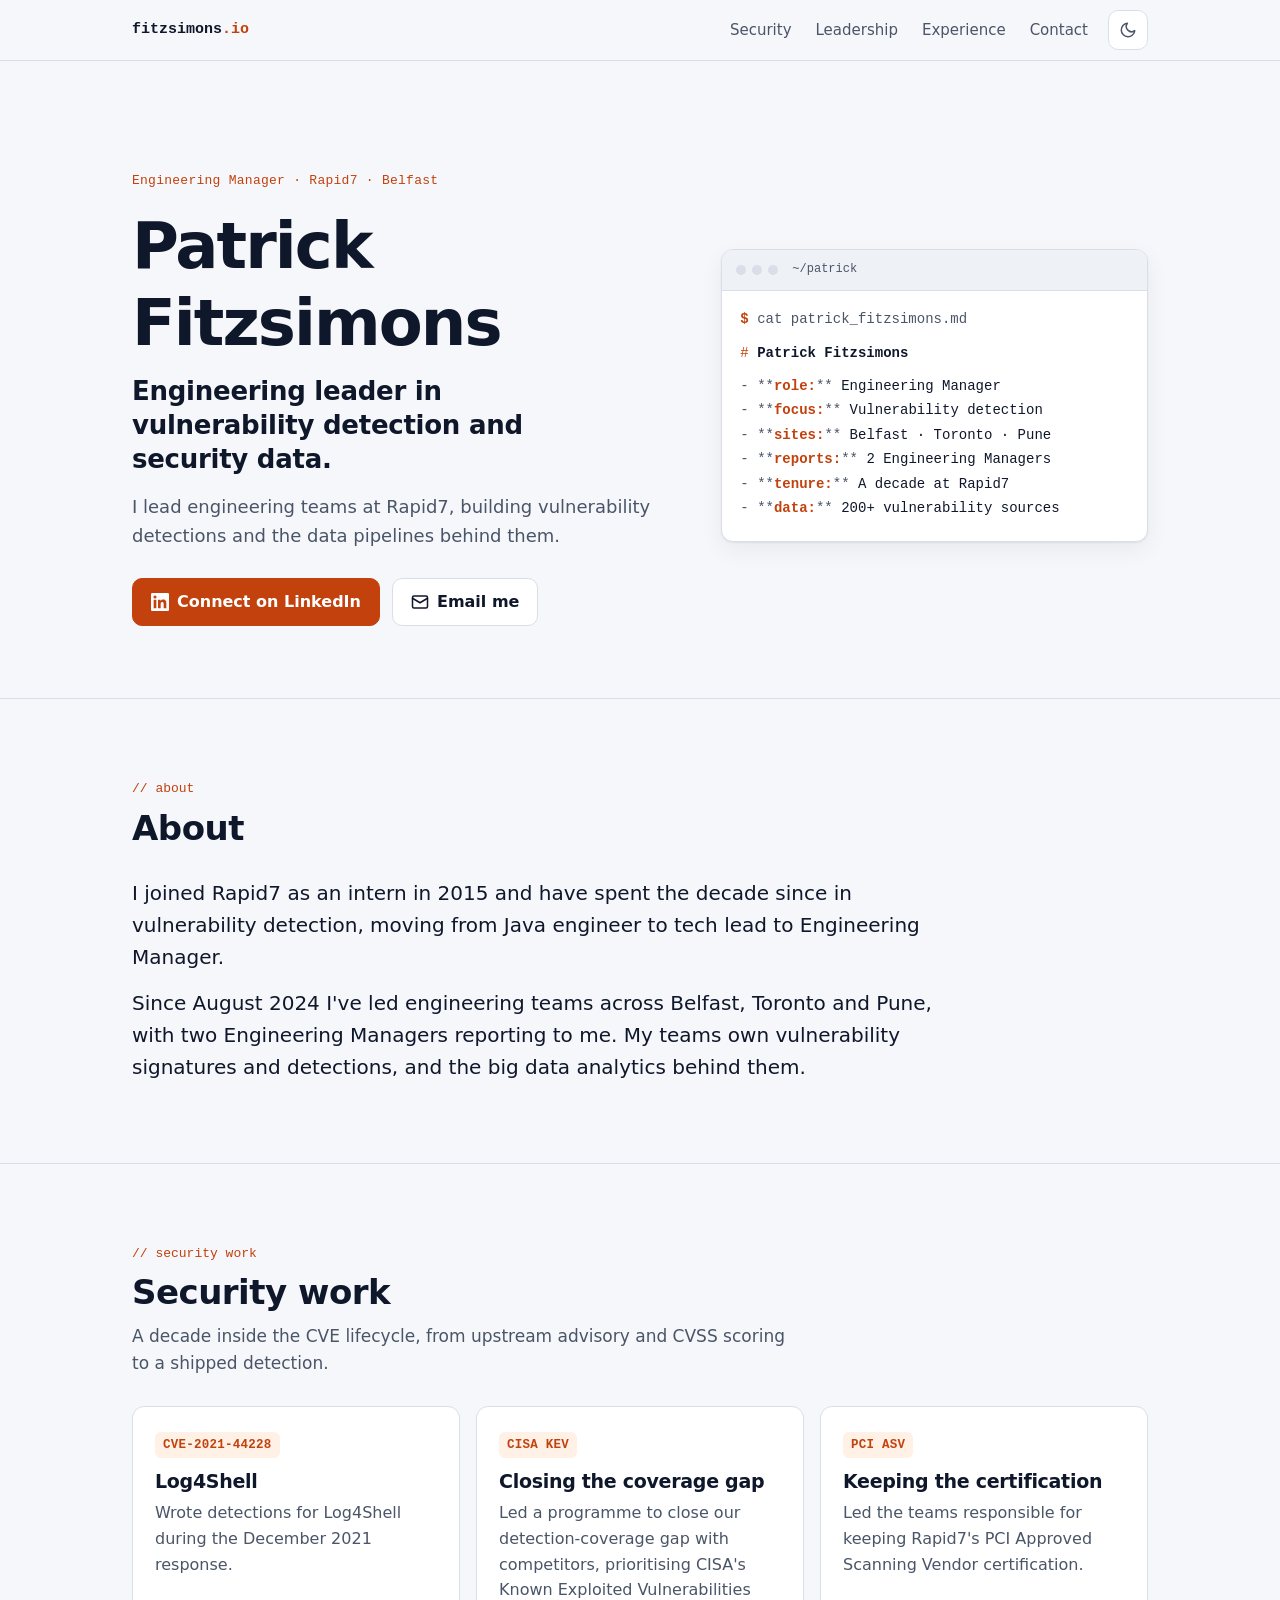
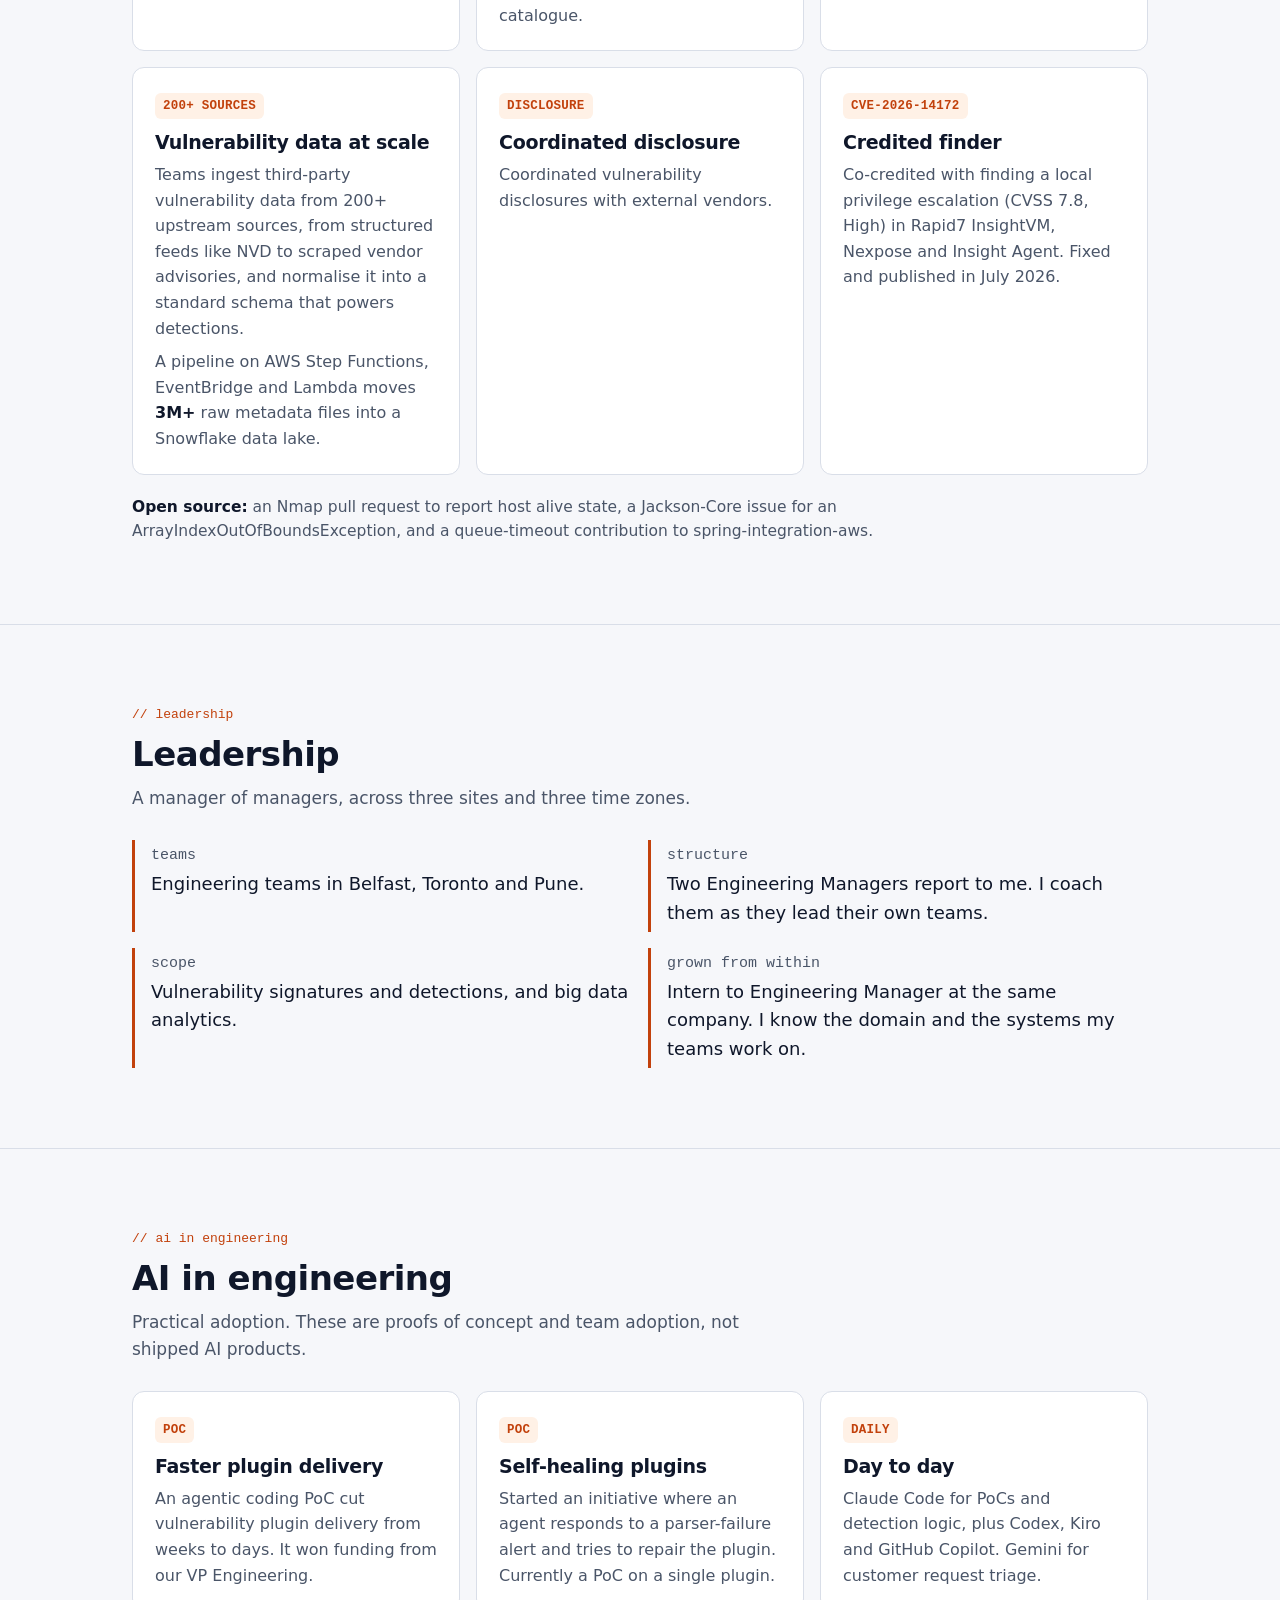
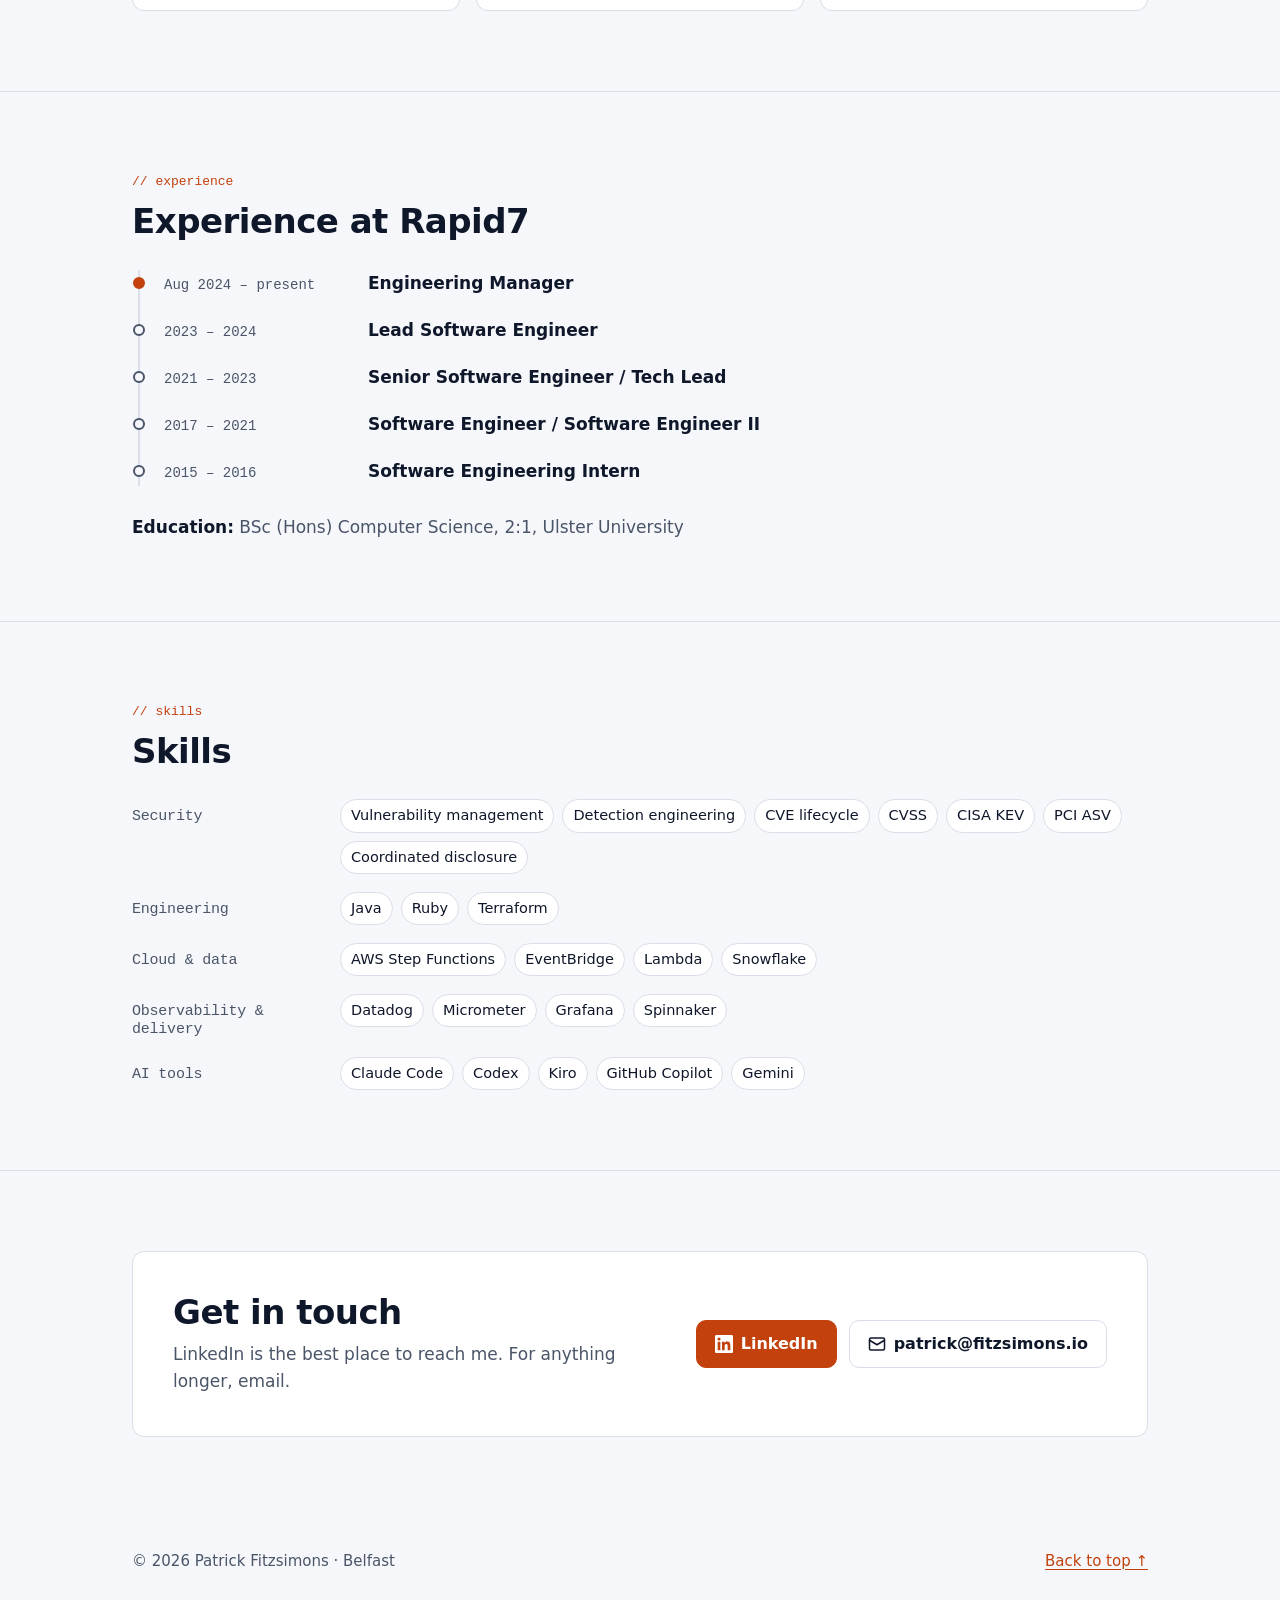
==== commit 58eb50e6: "Redesign homepage around vulnerability detection and security leadership Rebuild index.html as a sca" ====
--- a/index.html
+++ b/index.html
@@ -1,275 +1,326 @@
 <!doctype html>
-<html lang="en" class="no-js">
+<html lang="en-GB">
 <head>
   <meta charset="utf-8" />
-  <meta http-equiv="X-UA-Compatible" content="IE=edge" />
   <meta name="viewport" content="width=device-width, initial-scale=1" />
 
-  <!-- Primary Meta -->
-  <title>Patrick Fitzsimons — Engineering Manager</title>
-  <meta name="description" content="Patrick Fitzsimons — Engineering Manager in Belfast, specialising in vulnerability detection and vulnerability management. Background in Java; currently managing three teams (16 people)." />
+  <title>Patrick Fitzsimons — Engineering leader in vulnerability detection</title>
+  <meta name="description" content="Engineering Manager at Rapid7, Belfast. I lead engineering teams across Belfast, Toronto and Pune working on vulnerability detection and security data." />
   <meta name="author" content="Patrick Fitzsimons" />
-  <meta name="theme-color" content="#0ea5e9" />
+  <link rel="canonical" href="https://www.fitzsimons.io/" />
+  <meta name="theme-color" content="#f6f7fa" media="(prefers-color-scheme: light)" />
+  <meta name="theme-color" content="#0b1220" media="(prefers-color-scheme: dark)" />
 
   <!-- Open Graph / Twitter -->
-  <meta property="og:type" content="website" />
-  <meta property="og:title" content="Patrick Fitzsimons — Engineering Manager" />
-  <meta property="og:description" content="Engineering Manager based in Belfast, focused on vulnerability detection and vulnerability management. Background in Java; managing three teams (16 people)." />
+  <meta property="og:type" content="profile" />
+  <meta property="og:site_name" content="Patrick Fitzsimons" />
+  <meta property="og:title" content="Patrick Fitzsimons — Engineering leader in vulnerability detection" />
+  <meta property="og:description" content="Engineering Manager at Rapid7, Belfast. I lead engineering teams across Belfast, Toronto and Pune working on vulnerability detection and security data." />
   <meta property="og:url" content="https://www.fitzsimons.io/" />
-  <meta property="og:image" content="/og-image.jpg" />
+  <meta property="og:image" content="https://www.fitzsimons.io/og-image.png" />
+  <meta property="og:image:width" content="1200" />
+  <meta property="og:image:height" content="630" />
+  <meta property="og:image:alt" content="Patrick Fitzsimons — Engineering leader in vulnerability detection and security data" />
+  <meta property="og:locale" content="en_GB" />
+  <meta property="profile:first_name" content="Patrick" />
+  <meta property="profile:last_name" content="Fitzsimons" />
   <meta name="twitter:card" content="summary_large_image" />
-
-  <!-- Fonts -->
-  <link rel="preconnect" href="https://fonts.googleapis.com" />
-  <link rel="preconnect" href="https://fonts.gstatic.com" crossorigin />
-  <link href="https://fonts.googleapis.com/css2?family=Inter:wght@300;400;500;600;700;800&display=swap" rel="stylesheet" />
-
-  <!-- Favicon (optional) -->
-  <!-- Place favicons in / and update paths below. -->
-  <link rel="icon" href="/favicon.ico" sizes="any" />
-  <link rel="icon" href="/icon.svg" type="image/svg+xml" />
-  <link rel="apple-touch-icon" href="/apple-touch-icon.png" />
-
-  <style>
-    /* ---- CSS Reset (trimmed) ---- */
-    *, *::before, *::after { box-sizing: border-box; }
-    html, body { height: 100%; }
-    body { margin: 0; font-family: Inter, system-ui, -apple-system, Segoe UI, Roboto, Ubuntu, Cantarell, Noto Sans, Helvetica, Arial, "Apple Color Emoji", "Segoe UI Emoji"; }
-    img, picture, video, canvas, svg { display: block; max-width: 100%; }
-    button, input, textarea, select { font: inherit; }
-    a { color: inherit; }
-
-    /* ---- Theme ---- */
-    :root {
-      --bg: #0b1220;               /* slate-950-ish */
-      --panel: #0f172a;            /* slate-900 */
-      --muted: #94a3b8;            /* slate-400 */
-      --text: #e5e7eb;             /* gray-200 */
-      --card: #111827;             /* gray-900 */
-      --border: #1f2937;           /* gray-800 */
-      --brand: #0ea5e9;            /* sky-500 */
-      --brand-2: #22d3ee;          /* cyan-400 */
-      --shadow: 0 10px 30px rgba(2, 6, 23, 0.6);
-      --radius: 16px;
-      --spacing: clamp(16px, 2vw, 24px);
-      --maxw: 1100px;
-    }
-
-    @media (prefers-color-scheme: light) {
-      :root { --bg: #ffffff; --panel: #f8fafc; --card:#ffffff; --text:#0f172a; --muted:#475569; --border:#e5e7eb; --shadow: 0 10px 30px rgba(15, 23, 42, 0.08);}  
-    }
-
-    html.dark { --bg: #0b1220; --panel:#0f172a; --card:#0f172a; --text:#e5e7eb; --muted:#94a3b8; --border:#1f2937; }
-
-    body { background: radial-gradient(1200px 600px at 80% -10%, rgba(56,189,248,.15), transparent),
-                     radial-gradient(1000px 500px at -10% 10%, rgba(99,102,241,.12), transparent),
-                     var(--bg);
-           color: var(--text);
-           line-height: 1.6; }
-
-    /* ---- Layout ---- */
-    .container { max-width: var(--maxw); margin-inline: auto; padding-inline: var(--spacing); }
-
-    /* Skip link */
-    .skip-link { position: absolute; left: -9999px; top: auto; width: 1px; height: 1px; overflow: hidden; }
-    .skip-link:focus { position: fixed; left: 16px; top: 16px; width: auto; height: auto; padding: 8px 12px; background: var(--panel); color: var(--text); border-radius: 8px; box-shadow: var(--shadow); }
-
-    /* Header */
-    header { position: sticky; top: 0; z-index: 50; backdrop-filter: saturate(180%) blur(10px); background: color-mix(in oklab, var(--bg) 70%, transparent); border-bottom: 1px solid var(--border); }
-    .nav { display: flex; align-items: center; justify-content: space-between; gap: 12px; padding: 14px 0; }
-    .brand { display: flex; align-items: center; gap: 10px; font-weight: 700; letter-spacing: 0.5px; }
-    .brand .logo { width: 28px; height: 28px; border-radius: 8px; background: linear-gradient(135deg, var(--brand), var(--brand-2)); box-shadow: 0 6px 20px rgba(14,165,233,.35); }
-    .brand a { text-decoration: none; }
-
-    .nav-links { display: flex; align-items: center; gap: 18px; }
-    .nav-links a { text-decoration: none; color: var(--muted); font-weight: 500; padding: 8px 10px; border-radius: 10px; transition: color .2s ease, background .2s ease, transform .04s ease; }
-    .nav-links a:hover { color: var(--text); background: color-mix(in oklab, var(--panel) 85%, transparent); }
-    .nav-links a[aria-current="page"], .nav-links a[aria-current="true"] { color: var(--text); }
-
-    .nav-ctas { display: flex; align-items: center; gap: 12px; }
-    .btn { display: inline-flex; align-items: center; gap: 10px; padding: 10px 14px; border-radius: 999px; text-decoration: none; font-weight: 600; border: 1px solid var(--border); background: color-mix(in oklab, var(--panel) 85%, transparent); }
-    .btn:hover { transform: translateY(-1px); box-shadow: var(--shadow); }
-    .btn-primary { background: linear-gradient(135deg, var(--brand), var(--brand-2)); color: #062231; border-color: transparent; }
-
-    .theme-toggle { border: 1px solid var(--border); background: none; border-radius: 999px; padding: 10px 12px; cursor: pointer; color: var(--muted); }
-
-    /* Hero */
-    .hero { padding: clamp(56px, 8vw, 120px) 0 clamp(40px, 6vw, 80px); }
-    .hero-grid { display: grid; grid-template-columns: 1.2fr 0.8fr; gap: clamp(20px, 5vw, 56px); align-items: center; }
-    .eyebrow { display: inline-flex; align-items: center; gap: 8px; padding: 6px 10px; border-radius: 999px; border: 1px solid var(--border); color: var(--muted); background: color-mix(in oklab, var(--panel) 85%, transparent); }
-    .title { margin: 14px 0 10px; font-size: clamp(28px, 5vw, 52px); line-height: 1.1; letter-spacing: -0.02em; font-weight: 800; }
-    .subtitle { color: var(--muted); font-size: clamp(16px, 2.2vw, 19px); max-width: 60ch; }
-    .hero-cta { display: flex; gap: 12px; margin-top: 22px; flex-wrap: wrap; }
-
-    .hero-card { background: linear-gradient(180deg, color-mix(in oklab, var(--panel) 92%, transparent), color-mix(in oklab, var(--panel) 85%, transparent)); border: 1px solid var(--border); border-radius: var(--radius); padding: clamp(16px, 3vw, 24px); box-shadow: var(--shadow); }
-    .hero-list { margin: 0; padding-left: 18px; color: var(--muted); }
-
-    /* Sections */
-    section { padding: clamp(40px, 6vw, 80px) 0; }
-    .section-head { display: flex; align-items: baseline; justify-content: space-between; gap: 16px; margin-bottom: 22px; }
-    .section-head h2 { font-size: clamp(22px, 3vw, 28px); margin: 0; letter-spacing: -0.01em; }
-    .section-head p { color: var(--muted); margin: 0; }
-
-    /* Cards grid */
-    .grid { display: grid; grid-template-columns: repeat(12, 1fr); gap: clamp(14px, 2vw, 20px); }
-    .card { grid-column: span 12; background: var(--card); border: 1px solid var(--border); border-radius: var(--radius); padding: clamp(16px, 3vw, 22px); transition: transform .12s ease, box-shadow .2s ease, border-color .2s ease; }
-    .card:hover { transform: translateY(-2px); box-shadow: var(--shadow); border-color: color-mix(in oklab, var(--brand) 35%, var(--border)); }
-    .card h3 { margin: 0 0 8px; font-size: 20px; }
-    .card p { margin: 0; color: var(--muted); }
-    .card .meta { margin-top: 10px; display: flex; gap: 10px; flex-wrap: wrap; }
-    .tag { font-size: 12px; padding: 6px 10px; background: color-mix(in oklab, var(--panel) 85%, transparent); border: 1px solid var(--border); border-radius: 999px; color: var(--muted); }
-
-    .span-4 { grid-column: span 4; }
-    .span-6 { grid-column: span 6; }
-
-    @media (max-width: 900px) {
-      .hero-grid { grid-template-columns: 1fr; }
-      .span-4, .span-6 { grid-column: span 12; }
-    }
-
-    /* List styles */
-    .linkish { color: var(--text); text-decoration: none; border-bottom: 1px dashed color-mix(in oklab, var(--brand) 60%, var(--border)); }
-    .linkish:hover { border-bottom-style: solid; }
-
-    /* Footer */
-    footer { padding: 34px 0 60px; color: var(--muted); border-top: 1px solid var(--border); margin-top: 40px; }
-    .footer-grid { display: grid; grid-template-columns: 1fr auto; align-items: center; gap: 16px; }
-
-    /* Mobile nav */
-    .menu-btn { display: none; }
-    @media (max-width: 740px) {
-      .nav { gap: 8px; }
-      .nav-links { display: none; }
-      .menu-btn { display: inline-flex; border: 1px solid var(--border); background: none; border-radius: 10px; padding: 10px 12px; color: var(--muted); }
-      .mobile-menu { display: none; position: absolute; inset: auto 0 0 0; top: 56px; background: var(--panel); border-top: 1px solid var(--border); box-shadow: var(--shadow); }
-      .mobile-menu a { display: block; padding: 14px var(--spacing); border-bottom: 1px solid var(--border); color: var(--muted); text-decoration: none; }
-      .mobile-menu a:hover { color: var(--text); }
-      .mobile-menu.open { display: block; }
-    }
-  </style>
+  <meta name="twitter:title" content="Patrick Fitzsimons — Engineering leader in vulnerability detection" />
+  <meta name="twitter:description" content="Engineering Manager at Rapid7, Belfast. I lead engineering teams across Belfast, Toronto and Pune working on vulnerability detection and security data." />
+  <meta name="twitter:image" content="https://www.fitzsimons.io/og-image.png" />
+
+  <link rel="icon" href="icon.svg" type="image/svg+xml" />
+  <link rel="apple-touch-icon" href="apple-touch-icon.png" />
+
+  <script>
+    // Apply a saved theme before first paint; otherwise follow the system.
+    try {
+      var t = localStorage.getItem('theme');
+      if (t === 'light' || t === 'dark') document.documentElement.setAttribute('data-theme', t);
+    } catch (e) {}
+  </script>
+  <link rel="stylesheet" href="css/main.css" />
+
+  <script type="application/ld+json">
+  {
+    "@context": "https://schema.org",
+    "@type": "Person",
+    "name": "Patrick Fitzsimons",
+    "url": "https://www.fitzsimons.io/",
+    "email": "mailto:patrick@fitzsimons.io",
+    "jobTitle": "Engineering Manager",
+    "worksFor": { "@type": "Organization", "name": "Rapid7", "url": "https://www.rapid7.com/" },
+    "address": { "@type": "PostalAddress", "addressLocality": "Belfast", "addressRegion": "Northern Ireland", "addressCountry": "GB" },
+    "alumniOf": { "@type": "CollegeOrUniversity", "name": "Ulster University" },
+    "knowsAbout": ["Vulnerability management", "Detection engineering", "CVE", "CVSS", "Engineering management"],
+    "sameAs": ["https://www.linkedin.com/in/patrick-fitzsimons-221917107/"]
+  }
+  </script>
 </head>
 
 <body>
-  <header style="text-align:center; padding:40px 0 20px;">
-    <h1 style="margin:0; font-size:clamp(32px, 6vw, 60px); font-weight:800;">Patrick Fitzsimons</h1>
+  <a class="skip-link" href="#main">Skip to content</a>
+
+  <header class="site-header">
+    <nav class="container nav" aria-label="Primary">
+      <a class="mark" href="#top" aria-label="Patrick Fitzsimons, back to top">fitzsimons<span>.io</span></a>
+      <div class="nav-links">
+        <a href="#security">Security</a>
+        <a href="#leadership">Leadership</a>
+        <a href="#experience">Experience</a>
+        <a href="#contact">Contact</a>
+        <button class="theme-toggle" type="button" id="themeToggle" aria-label="Switch colour theme">
+          <svg class="icon-moon" viewBox="0 0 24 24" fill="none" stroke="currentColor" stroke-width="2" stroke-linecap="round" stroke-linejoin="round" aria-hidden="true"><path d="M21 12.8A9 9 0 1 1 11.2 3a7 7 0 0 0 9.8 9.8z"/></svg>
+          <svg class="icon-sun" viewBox="0 0 24 24" fill="none" stroke="currentColor" stroke-width="2" stroke-linecap="round" stroke-linejoin="round" aria-hidden="true"><circle cx="12" cy="12" r="4"/><path d="M12 2v2M12 20v2M4.9 4.9l1.4 1.4M17.7 17.7l1.4 1.4M2 12h2M20 12h2M4.9 19.1l1.4-1.4M17.7 6.3l1.4-1.4"/></svg>
+        </button>
+      </div>
+    </nav>
   </header>
-  <a class="skip-link" href="#main">Skip to content</a>
-
 
   <main id="main">
     <!-- Hero -->
-    <section class="hero">
+    <section class="hero" id="top" aria-labelledby="name">
       <div class="container hero-grid">
         <div>
-          <span class="eyebrow">👋 Hello — I’m Patrick Fitzsimons.</span>
-          <h1 class="title">Engineering leader focused on secure, resilient software.</h1>
-          <p class="subtitle">Based in Belfast, Northern Ireland. I specialise in vulnerability detection and vulnerability management, with a Java background. I currently manage three teams (16 people).</p>
-          <div class="hero-cta">
-            <a class="btn btn-primary" href="#contact">Get in touch</a>
-          </div>
-        </div>
-        <aside class="hero-card" aria-label="At a glance">
-          <h3 style="margin:0 0 8px; font-size:18px">At a glance</h3>
-          <ul class="hero-list">
-            <li>Location: Belfast, Northern Ireland</li>
-            <li>Focus: Vulnerability detection &amp; Vulnerability management</li>
-            <li>Background: Java • Security tooling • Team leadership</li>
-            <li>Currently: Managing 3 teams (16 people)</li>
-          </ul>
+          <span class="eyebrow">Engineering Manager · Rapid7 · Belfast</span>
+          <h1 id="name">Patrick Fitzsimons</h1>
+          <p class="positioning">Engineering leader in vulnerability detection and security data.</p>
+          <p class="lede">I lead engineering teams at Rapid7, building vulnerability detections and the data pipelines behind them.</p>
+          <div class="cta">
+            <a class="btn btn-primary" href="https://www.linkedin.com/in/patrick-fitzsimons-221917107/" rel="noopener">
+              <svg viewBox="0 0 24 24" fill="currentColor" aria-hidden="true"><path d="M20.45 20.45h-3.56v-5.57c0-1.33-.03-3.04-1.85-3.04-1.85 0-2.14 1.45-2.14 2.94v5.67H9.35V9h3.41v1.56h.05c.48-.9 1.64-1.85 3.37-1.85 3.6 0 4.27 2.37 4.27 5.46v6.28zM5.34 7.43a2.06 2.06 0 1 1 0-4.13 2.06 2.06 0 0 1 0 4.13zM7.12 20.45H3.56V9h3.56v11.45zM22.22 0H1.77C.79 0 0 .77 0 1.73v20.54C0 23.23.79 24 1.77 24h20.45c.98 0 1.78-.77 1.78-1.73V1.73C24 .77 23.2 0 22.22 0z"/></svg>
+              Connect on LinkedIn
+            </a>
+            <a class="btn" href="mailto:patrick@fitzsimons.io">
+              <svg viewBox="0 0 24 24" fill="none" stroke="currentColor" stroke-width="2" stroke-linecap="round" stroke-linejoin="round" aria-hidden="true"><rect x="2" y="4" width="20" height="16" rx="2"/><path d="m22 7-10 6L2 7"/></svg>
+              Email me
+            </a>
+          </div>
+        </div>
+
+        <aside class="record" aria-label="At a glance">
+          <div class="record-bar" aria-hidden="true"><i></i><i></i><i></i><span>~/patrick</span></div>
+          <div class="md">
+            <p class="prompt" aria-hidden="true"><b>$</b> cat patrick_fitzsimons.md</p>
+            <p class="md-h1"><span class="md-syn" aria-hidden="true"># </span>Patrick Fitzsimons</p>
+            <ul>
+              <li><span class="md-syn" aria-hidden="true">- </span><strong><span class="md-syn" aria-hidden="true">**</span>role:<span class="md-syn" aria-hidden="true">**</span></strong> Engineering Manager</li>
+              <li><span class="md-syn" aria-hidden="true">- </span><strong><span class="md-syn" aria-hidden="true">**</span>focus:<span class="md-syn" aria-hidden="true">**</span></strong> Vulnerability detection</li>
+              <li><span class="md-syn" aria-hidden="true">- </span><strong><span class="md-syn" aria-hidden="true">**</span>sites:<span class="md-syn" aria-hidden="true">**</span></strong> Belfast · Toronto · Pune</li>
+              <li><span class="md-syn" aria-hidden="true">- </span><strong><span class="md-syn" aria-hidden="true">**</span>reports:<span class="md-syn" aria-hidden="true">**</span></strong> 2 Engineering Managers</li>
+              <li><span class="md-syn" aria-hidden="true">- </span><strong><span class="md-syn" aria-hidden="true">**</span>tenure:<span class="md-syn" aria-hidden="true">**</span></strong> A decade at Rapid7</li>
+              <li><span class="md-syn" aria-hidden="true">- </span><strong><span class="md-syn" aria-hidden="true">**</span>data:<span class="md-syn" aria-hidden="true">**</span></strong> 200+ vulnerability sources</li>
+            </ul>
+          </div>
         </aside>
       </div>
     </section>
 
-
-
     <!-- About -->
-    <section id="about">
-      <div class="container">
-        <div class="section-head">
-          <h2>About</h2>
-          <p>A quick bio and what I do.</p>
-        </div>
-
-        <div class="grid">
-          <article class="card span-6">
-            <p>I’m an Engineering Manager based in Belfast with a background in Java development. I’ve specialised in vulnerability detection and vulnerability management—building teams and tooling that make secure-by-default the easy path. Today I manage three teams, totalling 16 people, focusing on delivery, developer experience, and measurable risk reduction. I care about clear communication, pragmatic process, and creating an environment where engineers do their best work.</p>
-          </article>
-          <aside class="card span-6">
-            <h3 style="margin-top:0">Links</h3>
-            <ul>
-              <li><a class="linkish" href="mailto:patrick@fitzsimons.io">Email</a></li>
-              <li><a class="linkish" href="https://www.linkedin.com/in/patrick-fitzsimons-221917107/" target="_blank" rel="noopener">LinkedIn</a></li>
-            </ul>
-          </aside>
+    <section class="section about" id="about" aria-labelledby="about-title">
+      <div class="container">
+        <div class="section-head">
+          <span class="label">// about</span>
+          <h2 id="about-title">About</h2>
+        </div>
+        <p>I joined Rapid7 as an intern in 2015 and have spent the decade since in vulnerability detection, moving from Java engineer to tech lead to Engineering Manager.</p>
+        <p>Since August 2024 I've led engineering teams across Belfast, Toronto and Pune, with two Engineering Managers reporting to me. My teams own vulnerability signatures and detections, and the big data analytics behind them.</p>
+      </div>
+    </section>
+
+    <!-- Security -->
+    <section class="section" id="security" aria-labelledby="security-title">
+      <div class="container">
+        <div class="section-head">
+          <span class="label">// security work</span>
+          <h2 id="security-title">Security work</h2>
+          <p>A decade inside the CVE lifecycle, from upstream advisory and CVSS scoring to a shipped detection.</p>
+        </div>
+
+        <div class="cards three">
+          <article class="card">
+            <span class="id">CVE-2021-44228</span>
+            <h3>Log4Shell</h3>
+            <p>Wrote detections for Log4Shell during the December 2021 response.</p>
+          </article>
+          <article class="card">
+            <span class="id">CISA KEV</span>
+            <h3>Closing the coverage gap</h3>
+            <p>Led a programme to close our detection-coverage gap with competitors, prioritising CISA's Known Exploited Vulnerabilities catalogue.</p>
+          </article>
+          <article class="card">
+            <span class="id">PCI ASV</span>
+            <h3>Keeping the certification</h3>
+            <p>Led the teams responsible for keeping Rapid7's PCI Approved Scanning Vendor certification.</p>
+          </article>
+          <article class="card">
+            <span class="id">200+ SOURCES</span>
+            <h3>Vulnerability data at scale</h3>
+            <p>Teams ingest third-party vulnerability data from 200+ upstream sources, from structured feeds like NVD to scraped vendor advisories, and normalise it into a standard schema that powers detections.</p>
+            <p>A pipeline on AWS Step Functions, EventBridge and Lambda moves <strong>3M+</strong> raw metadata files into a Snowflake data lake.</p>
+          </article>
+          <article class="card">
+            <span class="id">DISCLOSURE</span>
+            <h3>Coordinated disclosure</h3>
+            <p>Coordinated vulnerability disclosures with external vendors.</p>
+          </article>
+          <article class="card">
+            <a class="id" href="https://www.cve.org/CVERecord?id=CVE-2026-14172" rel="noopener">CVE-2026-14172</a>
+            <h3>Credited finder</h3>
+            <p>Co-credited with finding a local privilege escalation (CVSS 7.8, High) in Rapid7 InsightVM, Nexpose and Insight Agent. Fixed and published in July 2026.</p>
+          </article>
+        </div>
+
+        <p class="note"><b>Open source:</b> an Nmap pull request to report host alive state, a Jackson-Core issue for an ArrayIndexOutOfBoundsException, and a queue-timeout contribution to spring-integration-aws.</p>
+      </div>
+    </section>
+
+    <!-- Leadership -->
+    <section class="section" id="leadership" aria-labelledby="leadership-title">
+      <div class="container">
+        <div class="section-head">
+          <span class="label">// leadership</span>
+          <h2 id="leadership-title">Leadership</h2>
+          <p>A manager of managers, across three sites and three time zones.</p>
+        </div>
+        <ul class="facts">
+          <li><b>teams</b><span>Engineering teams in Belfast, Toronto and Pune.</span></li>
+          <li><b>structure</b><span>Two Engineering Managers report to me. I coach them as they lead their own teams.</span></li>
+          <li><b>scope</b><span>Vulnerability signatures and detections, and big data analytics.</span></li>
+          <li><b>grown from within</b><span>Intern to Engineering Manager at the same company. I know the domain and the systems my teams work on.</span></li>
+        </ul>
+      </div>
+    </section>
+
+    <!-- AI -->
+    <section class="section" id="ai" aria-labelledby="ai-title">
+      <div class="container">
+        <div class="section-head">
+          <span class="label">// ai in engineering</span>
+          <h2 id="ai-title">AI in engineering</h2>
+          <p>Practical adoption. These are proofs of concept and team adoption, not shipped AI products.</p>
+        </div>
+        <div class="cards three">
+          <article class="card">
+            <span class="id">POC</span>
+            <h3>Faster plugin delivery</h3>
+            <p>An agentic coding PoC cut vulnerability plugin delivery from weeks to days. It won funding from our VP Engineering.</p>
+          </article>
+          <article class="card">
+            <span class="id">POC</span>
+            <h3>Self-healing plugins</h3>
+            <p>Started an initiative where an agent responds to a parser-failure alert and tries to repair the plugin. Currently a PoC on a single plugin.</p>
+          </article>
+          <article class="card">
+            <span class="id">DAILY</span>
+            <h3>Day to day</h3>
+            <p>Claude Code for PoCs and detection logic, plus Codex, Kiro and GitHub Copilot. Gemini for customer request triage.</p>
+          </article>
+        </div>
+      </div>
+    </section>
+
+    <!-- Experience -->
+    <section class="section" id="experience" aria-labelledby="experience-title">
+      <div class="container">
+        <div class="section-head">
+          <span class="label">// experience</span>
+          <h2 id="experience-title">Experience at Rapid7</h2>
+        </div>
+        <ol class="timeline">
+          <li class="current"><time>Aug 2024 – present</time><span class="role">Engineering Manager</span></li>
+          <li><time>2023 – 2024</time><span class="role">Lead Software Engineer</span></li>
+          <li><time>2021 – 2023</time><span class="role">Senior Software Engineer / Tech Lead</span></li>
+          <li><time>2017 – 2021</time><span class="role">Software Engineer / Software Engineer II</span></li>
+          <li><time>2015 – 2016</time><span class="role">Software Engineering Intern</span></li>
+        </ol>
+        <p class="edu"><b>Education:</b> BSc (Hons) Computer Science, 2:1, Ulster University</p>
+      </div>
+    </section>
+
+    <!-- Skills -->
+    <section class="section" id="skills" aria-labelledby="skills-title">
+      <div class="container">
+        <div class="section-head">
+          <span class="label">// skills</span>
+          <h2 id="skills-title">Skills</h2>
+        </div>
+        <div class="skills">
+          <div>
+            <h3>Security</h3>
+            <ul class="tags"><li>Vulnerability management</li><li>Detection engineering</li><li>CVE lifecycle</li><li>CVSS</li><li>CISA KEV</li><li>PCI ASV</li><li>Coordinated disclosure</li></ul>
+          </div>
+          <div>
+            <h3>Engineering</h3>
+            <ul class="tags"><li>Java</li><li>Ruby</li><li>Terraform</li></ul>
+          </div>
+          <div>
+            <h3>Cloud &amp; data</h3>
+            <ul class="tags"><li>AWS Step Functions</li><li>EventBridge</li><li>Lambda</li><li>Snowflake</li></ul>
+          </div>
+          <div>
+            <h3>Observability &amp; delivery</h3>
+            <ul class="tags"><li>Datadog</li><li>Micrometer</li><li>Grafana</li><li>Spinnaker</li></ul>
+          </div>
+          <div>
+            <h3>AI tools</h3>
+            <ul class="tags"><li>Claude Code</li><li>Codex</li><li>Kiro</li><li>GitHub Copilot</li><li>Gemini</li></ul>
+          </div>
         </div>
       </div>
     </section>
 
     <!-- Contact -->
-    <section id="contact">
-      <div class="container">
-        <div class="section-head">
-          <h2>Contact</h2>
-          <p>Best ways to reach me.</p>
-        </div>
-        <div class="card">
-          <p>Prefer email? <a class="linkish" href="mailto:patrick@fitzsimons.io">Drop me a note</a>. For quick chats, <a class="linkish" href="https://www.linkedin.com/in/patrick-fitzsimons-221917107/" target="_blank" rel="noopener">find me on LinkedIn</a>.</p>
+    <section class="section" id="contact" aria-labelledby="contact-title">
+      <div class="container">
+        <div class="contact-box">
+          <div>
+            <h2 id="contact-title">Get in touch</h2>
+            <p>LinkedIn is the best place to reach me. For anything longer, email.</p>
+          </div>
+          <div class="cta">
+            <a class="btn btn-primary" href="https://www.linkedin.com/in/patrick-fitzsimons-221917107/" rel="noopener">
+              <svg viewBox="0 0 24 24" fill="currentColor" aria-hidden="true"><path d="M20.45 20.45h-3.56v-5.57c0-1.33-.03-3.04-1.85-3.04-1.85 0-2.14 1.45-2.14 2.94v5.67H9.35V9h3.41v1.56h.05c.48-.9 1.64-1.85 3.37-1.85 3.6 0 4.27 2.37 4.27 5.46v6.28zM5.34 7.43a2.06 2.06 0 1 1 0-4.13 2.06 2.06 0 0 1 0 4.13zM7.12 20.45H3.56V9h3.56v11.45zM22.22 0H1.77C.79 0 0 .77 0 1.73v20.54C0 23.23.79 24 1.77 24h20.45c.98 0 1.78-.77 1.78-1.73V1.73C24 .77 23.2 0 22.22 0z"/></svg>
+              LinkedIn
+            </a>
+            <a class="btn" href="mailto:patrick@fitzsimons.io">
+              <svg viewBox="0 0 24 24" fill="none" stroke="currentColor" stroke-width="2" stroke-linecap="round" stroke-linejoin="round" aria-hidden="true"><rect x="2" y="4" width="20" height="16" rx="2"/><path d="m22 7-10 6L2 7"/></svg>
+              patrick@fitzsimons.io
+            </a>
+          </div>
         </div>
       </div>
     </section>
   </main>
 
-  <footer>
-    <div class="container footer-grid">
-      <p>© <span id="year"></span> Patrick Fitzsimons. All rights reserved.</p>
-      <p><a class="linkish" href="#top">Back to top ↑</a></p>
+  <footer class="site-footer">
+    <div class="container">
+      <p>© <span id="year">2026</span> Patrick Fitzsimons · Belfast</p>
+      <p><a href="#top">Back to top ↑</a></p>
     </div>
   </footer>
 
-  <!-- Structured data (SEO) -->
-  <script type="application/ld+json">
-    {
-      "@context": "https://schema.org",
-      "@type": "Person",
-      "name": "Patrick Fitzsimons",
-      "url": "https://www.fitzsimons.io/",
-      "sameAs": [
-        "https://www.linkedin.com/in/patrick-fitzsimons-221917107/<!-- TODO: your LinkedIn slug -->"
-      ]
-    }
+  <script>
+    (function () {
+      var root = document.documentElement;
+      var toggle = document.getElementById('themeToggle');
+      function isDark() {
+        var t = root.getAttribute('data-theme');
+        if (t) return t === 'dark';
+        return window.matchMedia('(prefers-color-scheme: dark)').matches;
+      }
+      function label() {
+        toggle.setAttribute('aria-label', isDark() ? 'Switch to light theme' : 'Switch to dark theme');
+      }
+      toggle.addEventListener('click', function () {
+        var next = isDark() ? 'light' : 'dark';
+        root.setAttribute('data-theme', next);
+        try { localStorage.setItem('theme', next); } catch (e) {}
+        label();
+      });
+      label();
+      document.getElementById('year').textContent = new Date().getFullYear();
+    })();
   </script>
-
-  <script>
-    // Basic enhancements
-    document.documentElement.classList.remove('no-js');
-
-    // Theme toggle with localStorage
-    const root = document.documentElement;
-    const themeToggle = document.getElementById('themeToggle');
-    const stored = localStorage.getItem('theme');
-    if (stored === 'dark') root.classList.add('dark');
-    if (stored === 'light') root.classList.remove('dark');
-
-    themeToggle?.addEventListener('click', () => {
-      const isDark = root.classList.toggle('dark');
-      localStorage.setItem('theme', isDark ? 'dark' : 'light');
-    });
-
-    // Mobile menu
-    const menuBtn = document.getElementById('menuBtn');
-    const mobileMenu = document.getElementById('mobileMenu');
-    function closeMenu(){ mobileMenu?.classList.remove('open'); menuBtn?.setAttribute('aria-expanded','false'); }
-    window.closeMenu = closeMenu;
-    menuBtn?.addEventListener('click', () => {
-      const open = mobileMenu.classList.toggle('open');
-      menuBtn.setAttribute('aria-expanded', String(open));
-    });
-
-    // Year
-    document.getElementById('year').textContent = new Date().getFullYear();
-  </script>
-
-  <!-- Optional: lightweight analytics (e.g., Umami, Plausible) -->
-  <!-- <script defer data-domain="fitzsimons.io" src="https://plausible.io/js/plausible.js"></script> -->
 </body>
-</html>+</html>
--- a/css/main.css
+++ b/css/main.css
@@ -0,0 +1,268 @@
+/* fitzsimons.io: navy/slate with an orange accent. Light and dark themes. */
+
+:root {
+  color-scheme: light;
+  --bg: #f6f7fa;
+  --surface: #ffffff;
+  --surface-2: #eef1f6;
+  --border: #d9dee8;
+  --text: #0f172a;
+  --muted: #4a5568;
+  --accent: #c2410c;          /* orange-700: 5.2:1 on white */
+  --accent-strong: #9a3412;
+  --on-accent: #ffffff;
+  --accent-soft: #fff1e6;
+  --focus: #c2410c;
+  --shadow: 0 1px 2px rgba(15, 23, 42, .06), 0 8px 24px rgba(15, 23, 42, .06);
+
+  --font: system-ui, -apple-system, "Segoe UI", Roboto, "Helvetica Neue", Arial, sans-serif;
+  --mono: ui-monospace, "SF Mono", "Cascadia Mono", Menlo, Consolas, monospace;
+  --radius: 12px;
+  --maxw: 1080px;
+  --gutter: clamp(16px, 4vw, 32px);
+}
+
+@media (prefers-color-scheme: dark) {
+  :root:not([data-theme="light"]) {
+    color-scheme: dark;
+    --bg: #0b1220;
+    --surface: #111a2e;
+    --surface-2: #16213a;
+    --border: #233150;
+    --text: #e6eaf2;
+    --muted: #a3afc4;
+    --accent: #fb923c;        /* orange-400: 7.9:1 on navy */
+    --accent-strong: #fdba74;
+    --on-accent: #0b1220;
+    --accent-soft: rgba(251, 146, 60, .12);
+    --focus: #fdba74;
+    --shadow: 0 1px 2px rgba(0, 0, 0, .3), 0 12px 32px rgba(0, 0, 0, .35);
+  }
+}
+
+:root[data-theme="dark"] {
+  color-scheme: dark;
+  --bg: #0b1220;
+  --surface: #111a2e;
+  --surface-2: #16213a;
+  --border: #233150;
+  --text: #e6eaf2;
+  --muted: #a3afc4;
+  --accent: #fb923c;
+  --accent-strong: #fdba74;
+  --on-accent: #0b1220;
+  --accent-soft: rgba(251, 146, 60, .12);
+  --focus: #fdba74;
+  --shadow: 0 1px 2px rgba(0, 0, 0, .3), 0 12px 32px rgba(0, 0, 0, .35);
+}
+
+/* ---- Base ---- */
+*, *::before, *::after { box-sizing: border-box; }
+html { scroll-behavior: smooth; scroll-padding-top: 72px; -webkit-text-size-adjust: 100%; }
+@media (prefers-reduced-motion: reduce) { html { scroll-behavior: auto; } }
+body {
+  margin: 0;
+  background: var(--bg);
+  color: var(--text);
+  font-family: var(--font);
+  font-size: 17px;
+  line-height: 1.6;
+  -webkit-font-smoothing: antialiased;
+}
+h1, h2, h3 { line-height: 1.2; letter-spacing: -0.015em; margin: 0; }
+p { margin: 0; }
+a { color: var(--accent); text-underline-offset: 3px; }
+a:hover { color: var(--accent-strong); }
+:focus-visible { outline: 3px solid var(--focus); outline-offset: 3px; border-radius: 4px; }
+ul, ol { margin: 0; padding: 0; list-style: none; }
+code, .mono { font-family: var(--mono); }
+
+.container { max-width: var(--maxw); margin-inline: auto; padding-inline: var(--gutter); }
+
+.skip-link {
+  position: absolute; left: 16px; top: -100px; z-index: 100;
+  padding: 10px 14px; border-radius: 8px;
+  background: var(--accent); color: var(--on-accent); font-weight: 600; text-decoration: none;
+}
+.skip-link:focus { top: 12px; }
+
+/* ---- Header ---- */
+.site-header {
+  position: sticky; top: 0; z-index: 50;
+  background: color-mix(in srgb, var(--bg) 85%, transparent);
+  backdrop-filter: saturate(160%) blur(10px);
+  -webkit-backdrop-filter: saturate(160%) blur(10px);
+  border-bottom: 1px solid var(--border);
+}
+.nav { display: flex; align-items: center; justify-content: space-between; gap: 16px; height: 60px; }
+.mark {
+  font-family: var(--mono); font-weight: 600; font-size: 15px;
+  color: var(--text); text-decoration: none;
+}
+.mark span { color: var(--accent); }
+.nav-links { display: flex; align-items: center; gap: 4px; }
+.nav-links a {
+  color: var(--muted); text-decoration: none; font-size: 15px; font-weight: 500;
+  padding: 8px 10px; border-radius: 8px;
+}
+.nav-links a:hover { color: var(--text); background: var(--surface-2); }
+.theme-toggle {
+  display: inline-grid; place-items: center;
+  width: 40px; height: 40px; margin-left: 6px;
+  border: 1px solid var(--border); border-radius: 10px;
+  background: var(--surface); color: var(--muted); cursor: pointer;
+}
+.theme-toggle:hover { color: var(--text); }
+.theme-toggle svg { width: 18px; height: 18px; }
+.theme-toggle .icon-sun { display: none; }
+:root[data-theme="dark"] .theme-toggle .icon-sun { display: block; }
+:root[data-theme="dark"] .theme-toggle .icon-moon { display: none; }
+@media (prefers-color-scheme: dark) {
+  :root:not([data-theme="light"]) .theme-toggle .icon-sun { display: block; }
+  :root:not([data-theme="light"]) .theme-toggle .icon-moon { display: none; }
+}
+@media (max-width: 720px) {
+  .nav-links a { display: none; }
+}
+
+/* ---- Hero ---- */
+.hero { padding: clamp(48px, 9vw, 104px) 0 clamp(40px, 6vw, 72px); }
+.hero-grid { display: grid; gap: clamp(32px, 5vw, 56px); align-items: center; }
+@media (min-width: 900px) { .hero-grid { grid-template-columns: 1.25fr 1fr; } }
+
+.eyebrow {
+  display: inline-block; font-family: var(--mono); font-size: 13px;
+  color: var(--accent); letter-spacing: .02em; margin-bottom: 16px;
+}
+.hero h1 { font-size: clamp(38px, 7vw, 64px); font-weight: 800; letter-spacing: -0.03em; }
+.positioning {
+  margin-top: 14px; font-size: clamp(20px, 2.6vw, 26px); font-weight: 600;
+  line-height: 1.3; letter-spacing: -0.01em; max-width: 26ch;
+}
+.lede { margin-top: 16px; color: var(--muted); font-size: 18px; max-width: 52ch; }
+.cta { display: flex; flex-wrap: wrap; gap: 12px; margin-top: 28px; }
+
+.btn {
+  display: inline-flex; align-items: center; gap: 8px;
+  min-height: 46px; padding: 10px 18px; border-radius: 10px;
+  font-weight: 600; font-size: 16px; text-decoration: none;
+  border: 1px solid var(--border); background: var(--surface); color: var(--text);
+  transition: border-color .15s ease, background .15s ease;
+}
+.btn:hover { color: var(--text); border-color: var(--accent); }
+.btn svg { width: 18px; height: 18px; flex: none; }
+.btn-primary { background: var(--accent); border-color: var(--accent); color: var(--on-accent); }
+.btn-primary:hover { background: var(--accent-strong); border-color: var(--accent-strong); color: var(--on-accent); }
+
+/* Terminal-style record card */
+.record {
+  background: var(--surface); border: 1px solid var(--border);
+  border-radius: var(--radius); box-shadow: var(--shadow); overflow: hidden;
+}
+.record-bar {
+  display: flex; align-items: center; gap: 6px;
+  padding: 10px 14px; border-bottom: 1px solid var(--border); background: var(--surface-2);
+  font-family: var(--mono); font-size: 12px; color: var(--muted);
+}
+.record-bar i { width: 10px; height: 10px; border-radius: 50%; background: var(--border); }
+.record-bar span { margin-left: 8px; }
+.record .md {
+  padding: 16px 18px 20px;
+  font-family: var(--mono); font-size: 14px; line-height: 1.75;
+}
+.record .prompt { color: var(--muted); margin-bottom: 10px; }
+.record .prompt b { color: var(--accent); font-weight: 600; }
+.record .md-h1 { color: var(--text); font-weight: 700; margin-bottom: 8px; }
+.record .md-h1 .md-syn { color: var(--accent); }
+.record .md-syn { color: var(--muted); font-weight: 400; }
+.record li { color: var(--text); }
+.record strong { color: var(--accent); font-weight: 600; }
+
+/* ---- Sections ---- */
+.section { padding: clamp(48px, 7vw, 80px) 0; border-top: 1px solid var(--border); }
+.section-head { margin-bottom: 28px; max-width: 62ch; }
+.section-head .label {
+  display: block; font-family: var(--mono); font-size: 13px;
+  color: var(--accent); margin-bottom: 8px;
+}
+.section-head h2 { font-size: clamp(26px, 3.6vw, 34px); font-weight: 750; }
+.section-head p { margin-top: 10px; color: var(--muted); }
+
+.about p { font-size: clamp(18px, 2vw, 20px); max-width: 64ch; }
+.about p + p { margin-top: 14px; }
+
+/* Cards */
+.cards { display: grid; gap: 16px; }
+@media (min-width: 720px) { .cards { grid-template-columns: repeat(2, 1fr); } }
+@media (min-width: 1000px) { .cards.three { grid-template-columns: repeat(3, 1fr); } }
+.card {
+  background: var(--surface); border: 1px solid var(--border);
+  border-radius: var(--radius); padding: 22px;
+}
+.card .id {
+  display: inline-block; font-family: var(--mono); font-size: 12.5px; font-weight: 600;
+  color: var(--accent); background: var(--accent-soft);
+  padding: 3px 8px; border-radius: 6px; margin-bottom: 12px; letter-spacing: .02em;
+}
+a.id { text-decoration: none; }
+a.id:hover { text-decoration: underline; }
+.card h3 { font-size: 19px; font-weight: 700; margin-bottom: 8px; }
+.card p { color: var(--muted); font-size: 16px; }
+.card p + p { margin-top: 8px; }
+.card strong { color: var(--text); font-weight: 600; }
+
+.note { margin-top: 20px; color: var(--muted); font-size: 15.5px; max-width: 80ch; }
+.note b { color: var(--text); font-weight: 600; }
+
+/* Leadership facts */
+.facts { display: grid; gap: 16px; }
+@media (min-width: 720px) { .facts { grid-template-columns: repeat(2, 1fr); } }
+.facts li { border-left: 3px solid var(--accent); padding: 4px 0 4px 16px; }
+.facts b { display: block; font-size: 15px; font-family: var(--mono); color: var(--muted); font-weight: 500; margin-bottom: 2px; }
+.facts span { font-size: 18px; }
+
+/* Timeline */
+.timeline { border-left: 2px solid var(--border); margin-left: 6px; }
+.timeline li {
+  position: relative; display: grid; gap: 2px 24px;
+  padding: 0 0 20px 24px;
+}
+.timeline li:last-child { padding-bottom: 0; }
+.timeline li::before {
+  content: ""; position: absolute; left: -7px; top: 7px;
+  width: 12px; height: 12px; border-radius: 50%;
+  background: var(--bg); border: 2px solid var(--muted);
+}
+.timeline li.current::before { background: var(--accent); border-color: var(--accent); }
+.timeline time { font-family: var(--mono); font-size: 14px; color: var(--muted); }
+.timeline .role { font-weight: 600; }
+@media (min-width: 640px) {
+  .timeline li { grid-template-columns: 180px 1fr; align-items: baseline; }
+}
+.edu { margin-top: 28px; color: var(--muted); }
+.edu b { color: var(--text); font-weight: 600; }
+
+/* Skills */
+.skills { display: grid; gap: 18px; }
+.skills > div { display: grid; gap: 8px; }
+@media (min-width: 720px) { .skills > div { grid-template-columns: 200px 1fr; align-items: baseline; } }
+.skills h3 { font-size: 15px; font-family: var(--mono); font-weight: 500; color: var(--muted); }
+.tags { display: flex; flex-wrap: wrap; gap: 8px; }
+.tags li {
+  font-size: 14.5px; padding: 4px 10px; border-radius: 999px;
+  background: var(--surface); border: 1px solid var(--border);
+}
+
+/* Contact */
+.contact-box {
+  background: var(--surface); border: 1px solid var(--border); border-radius: var(--radius);
+  padding: clamp(24px, 4vw, 40px); display: grid; gap: 20px; align-items: center;
+}
+@media (min-width: 800px) { .contact-box { grid-template-columns: 1fr auto; } }
+.contact-box h2 { font-size: clamp(26px, 3.6vw, 34px); font-weight: 750; }
+.contact-box p { margin-top: 8px; color: var(--muted); }
+.contact-box .cta { margin-top: 0; }
+
+/* Footer */
+.site-footer { padding: 32px 0 48px; color: var(--muted); font-size: 15px; }
+.site-footer .container { display: flex; flex-wrap: wrap; justify-content: space-between; gap: 12px; }
